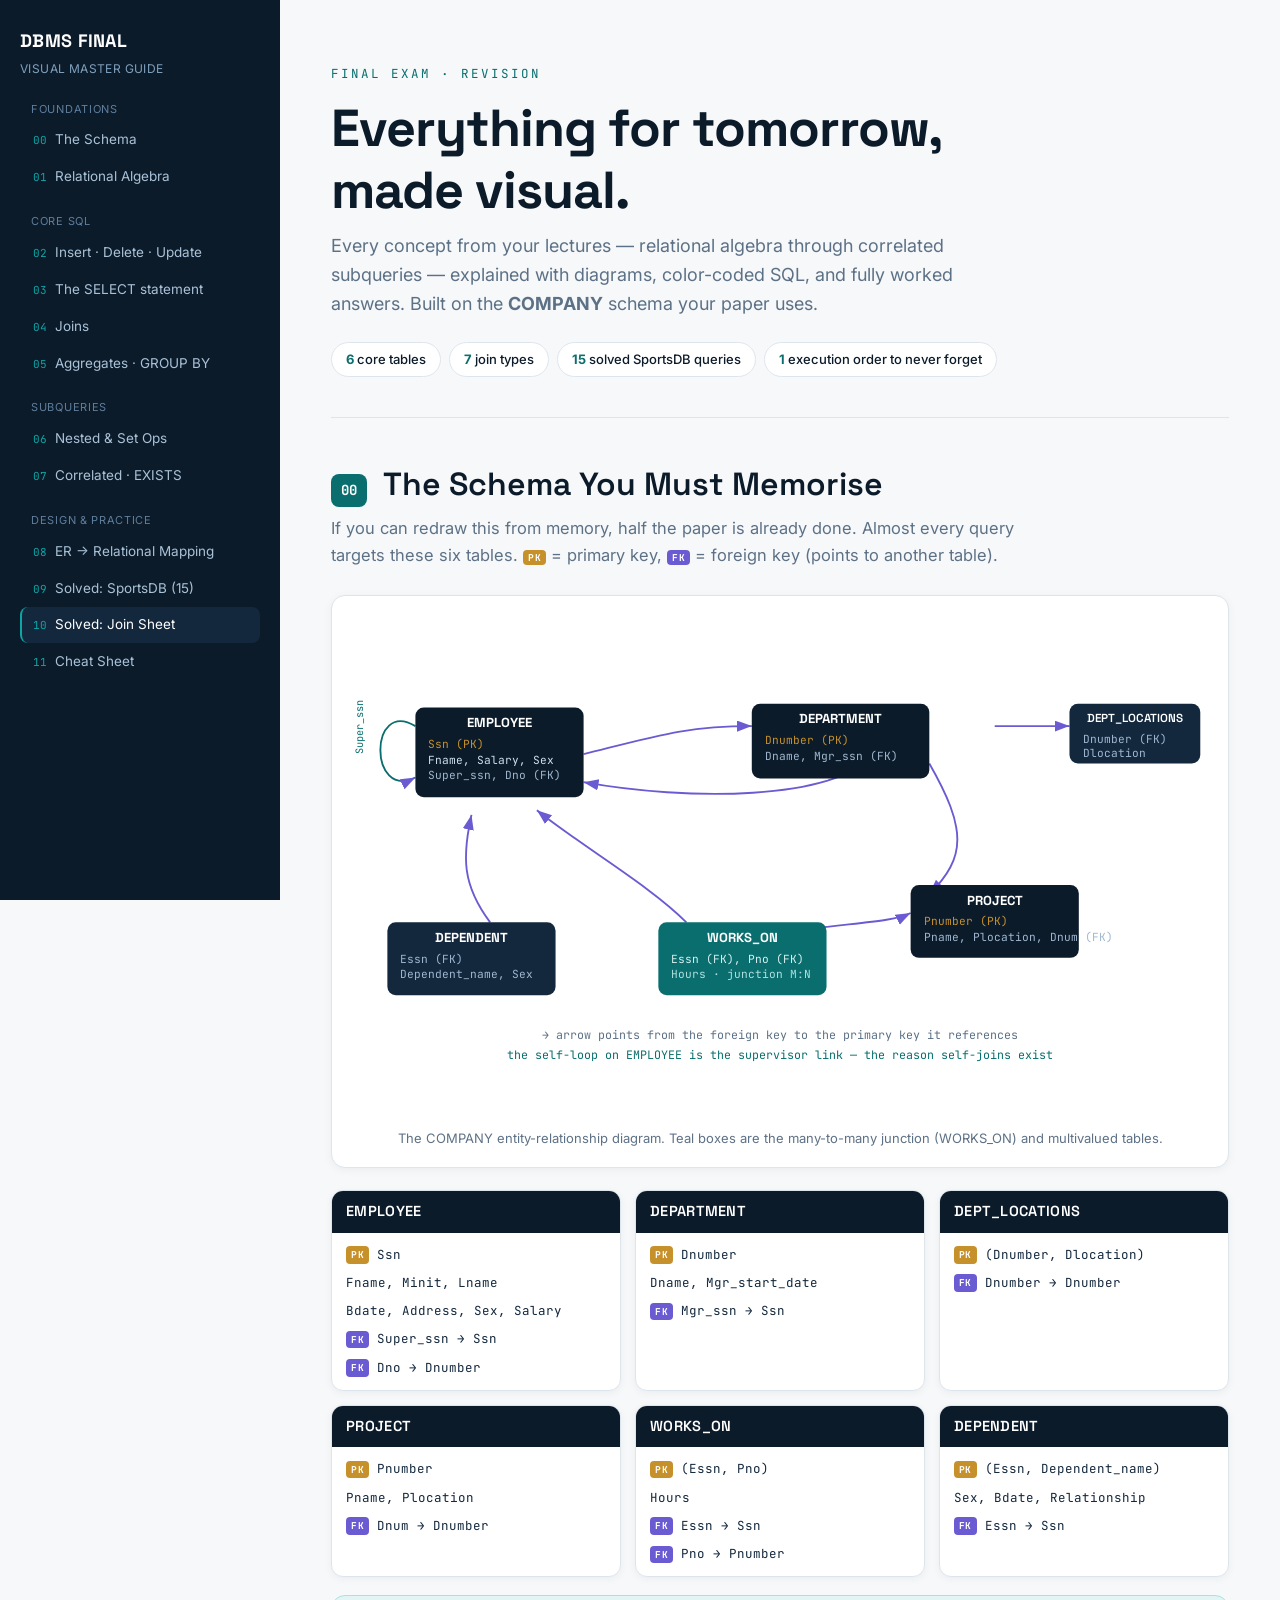
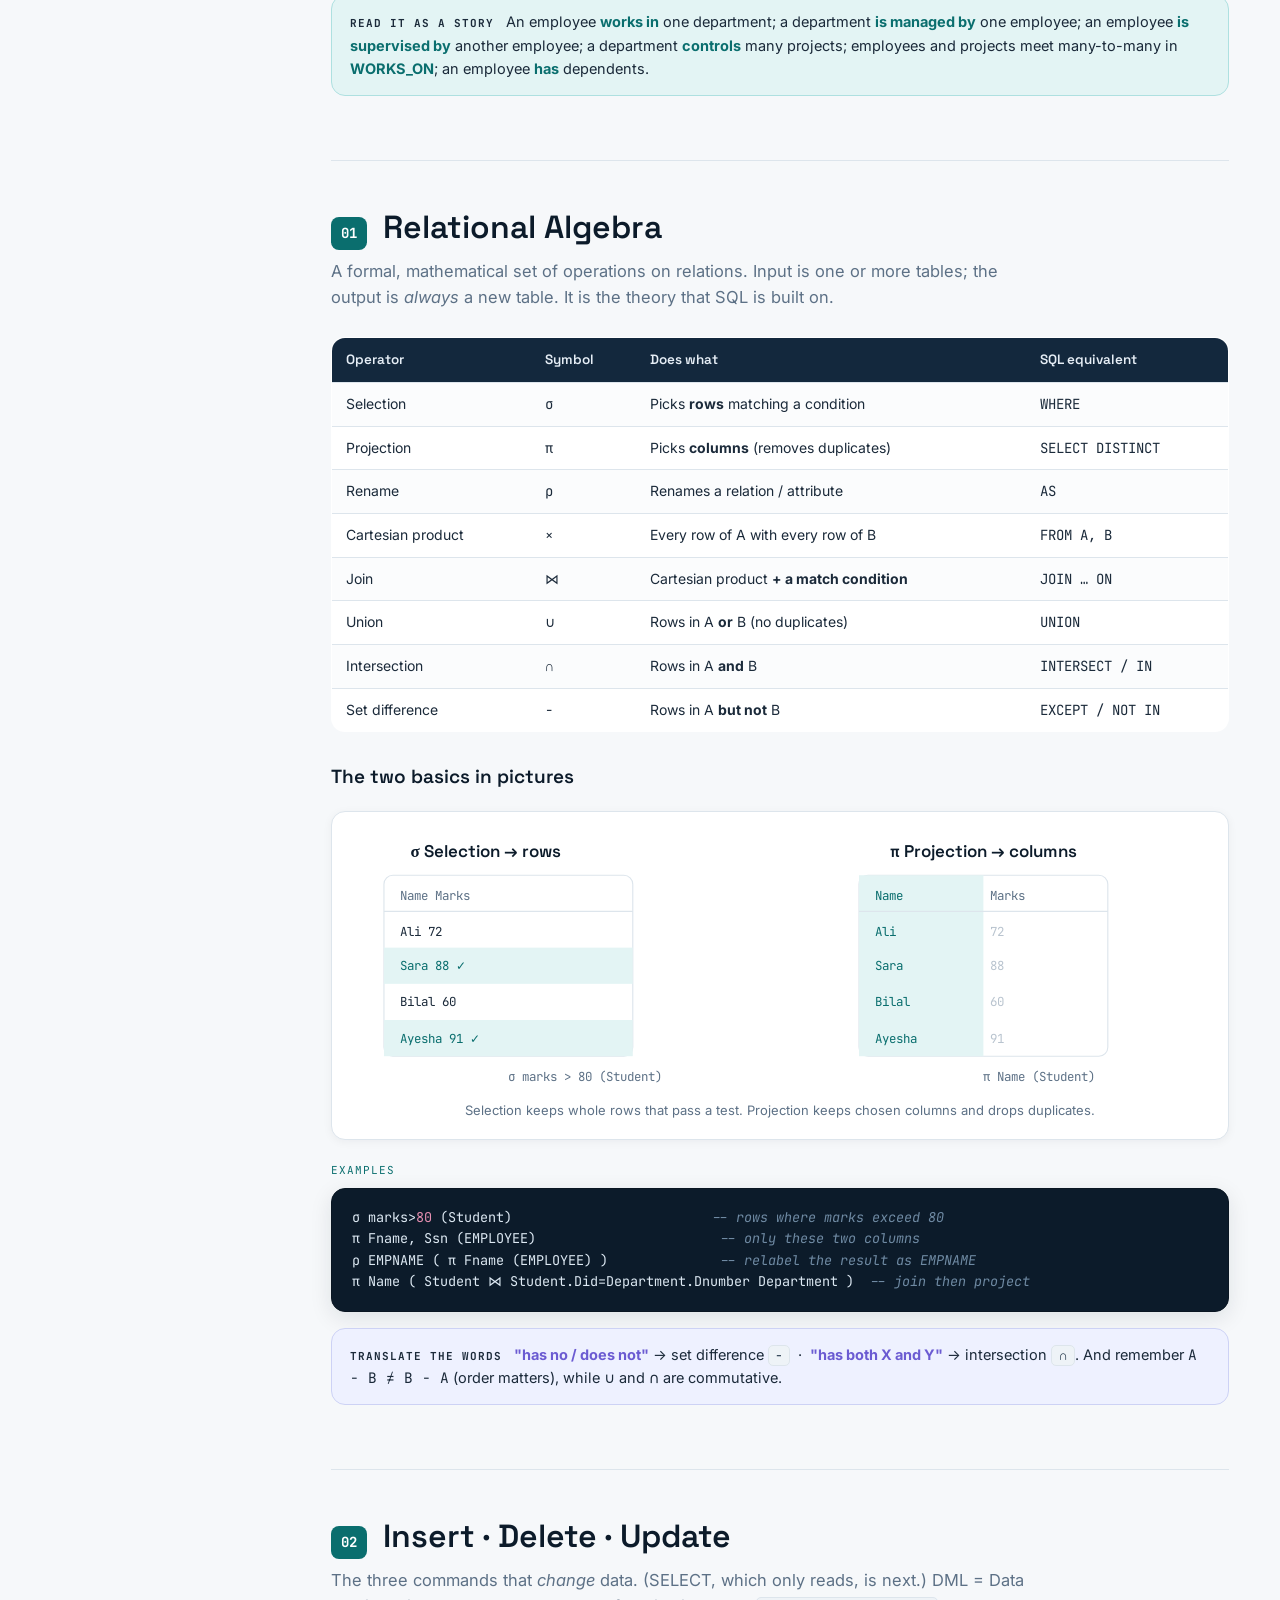
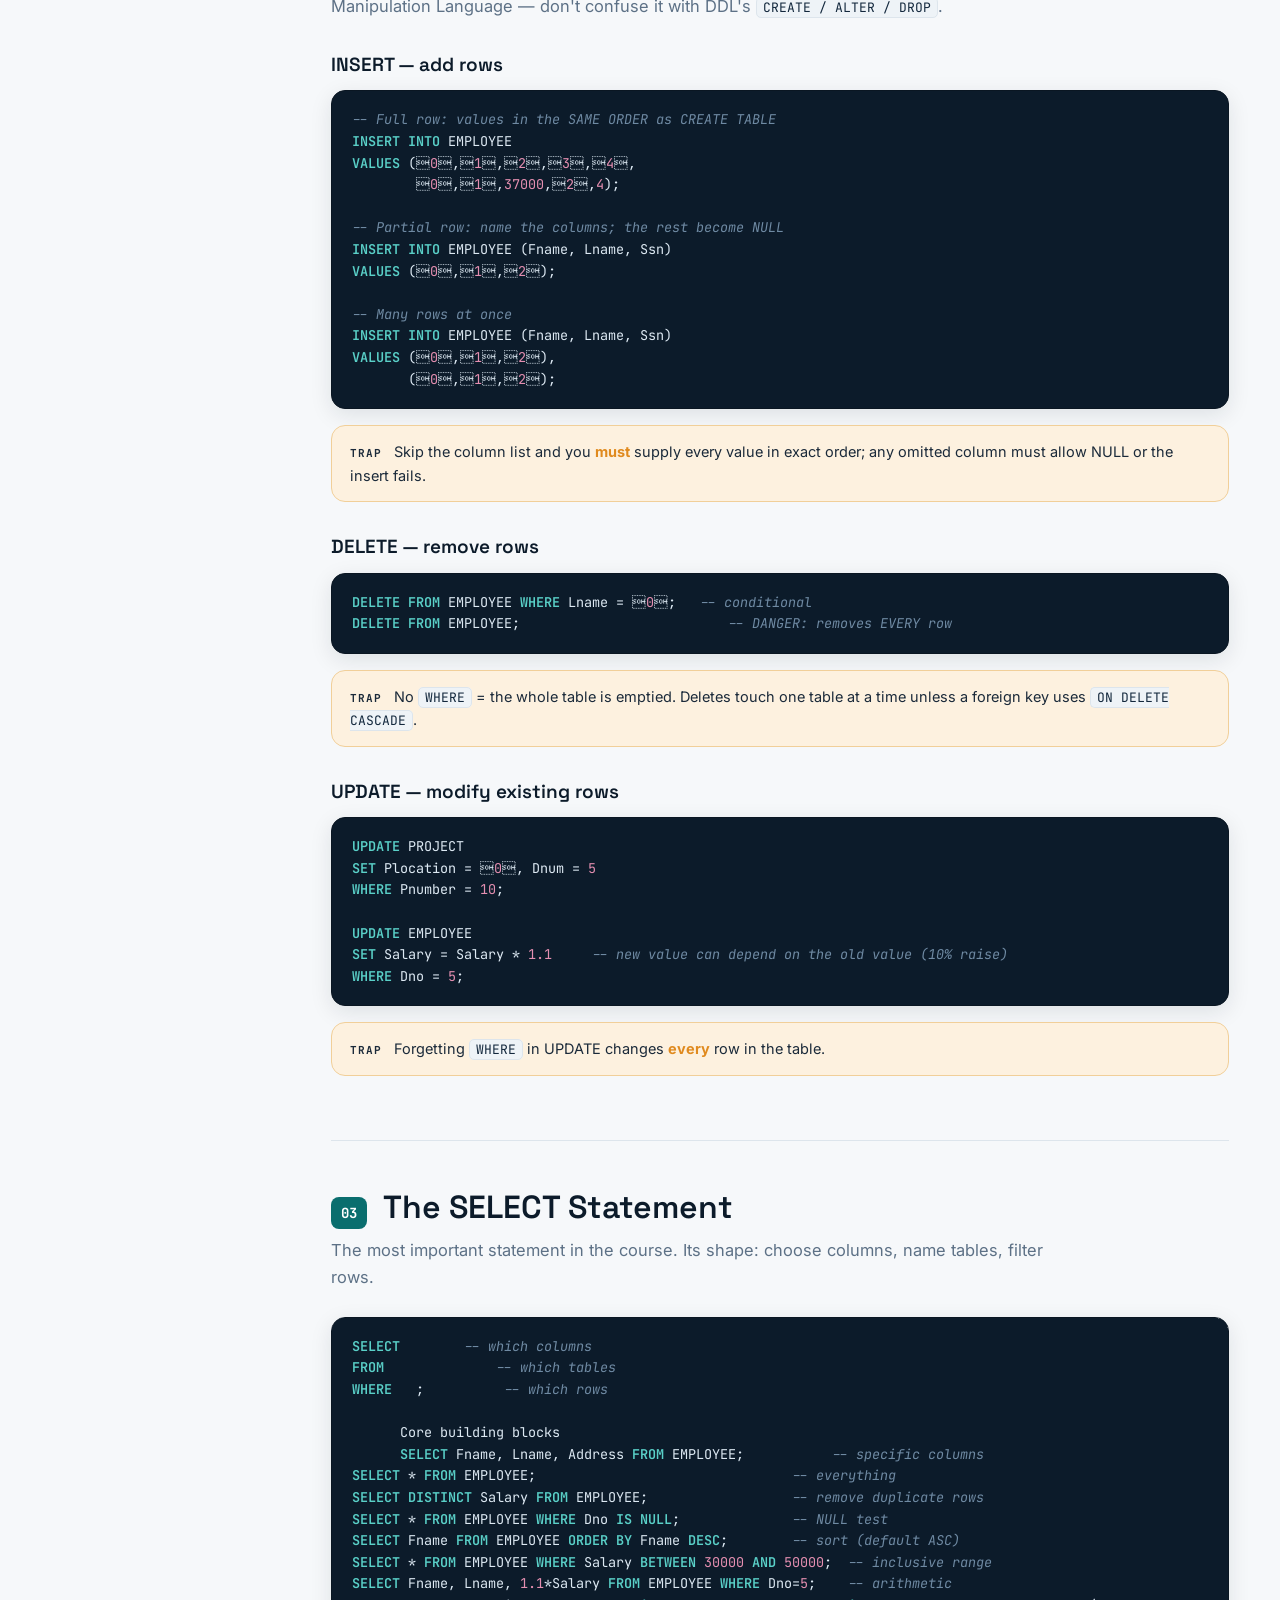
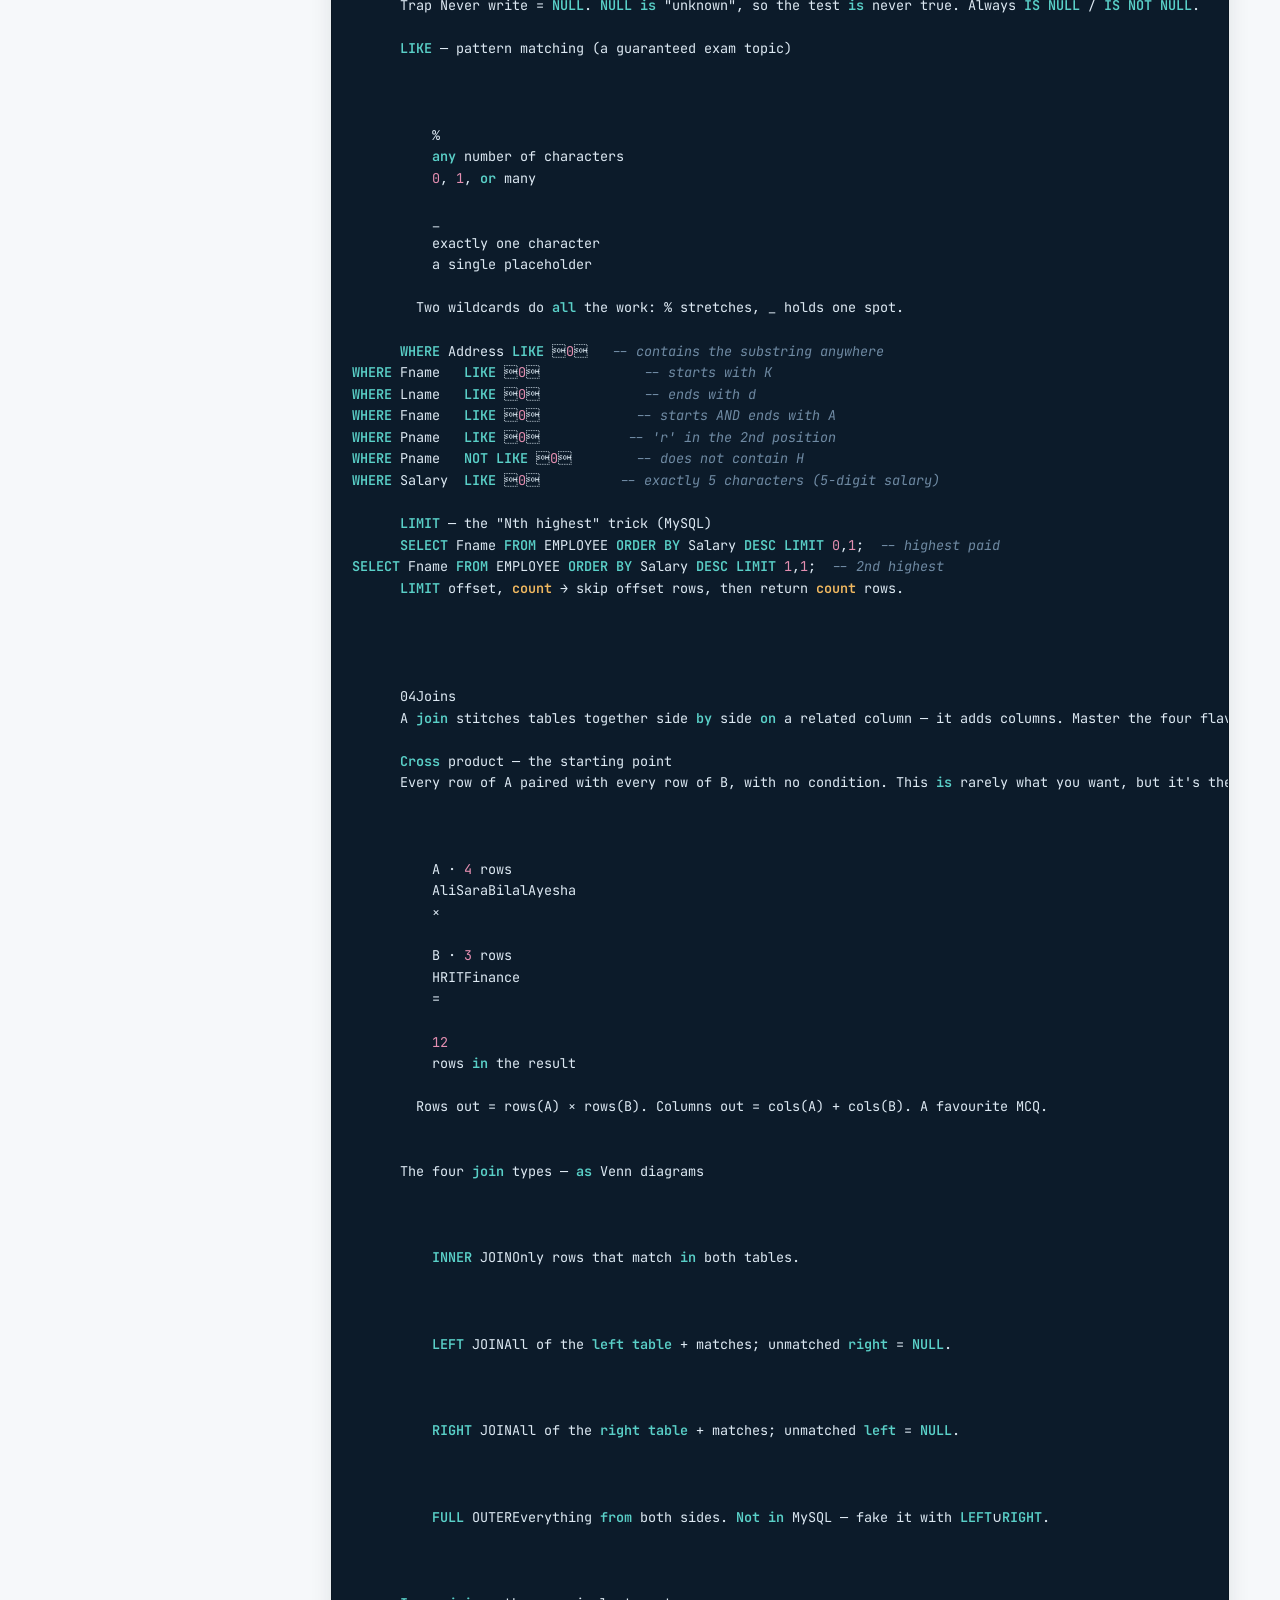
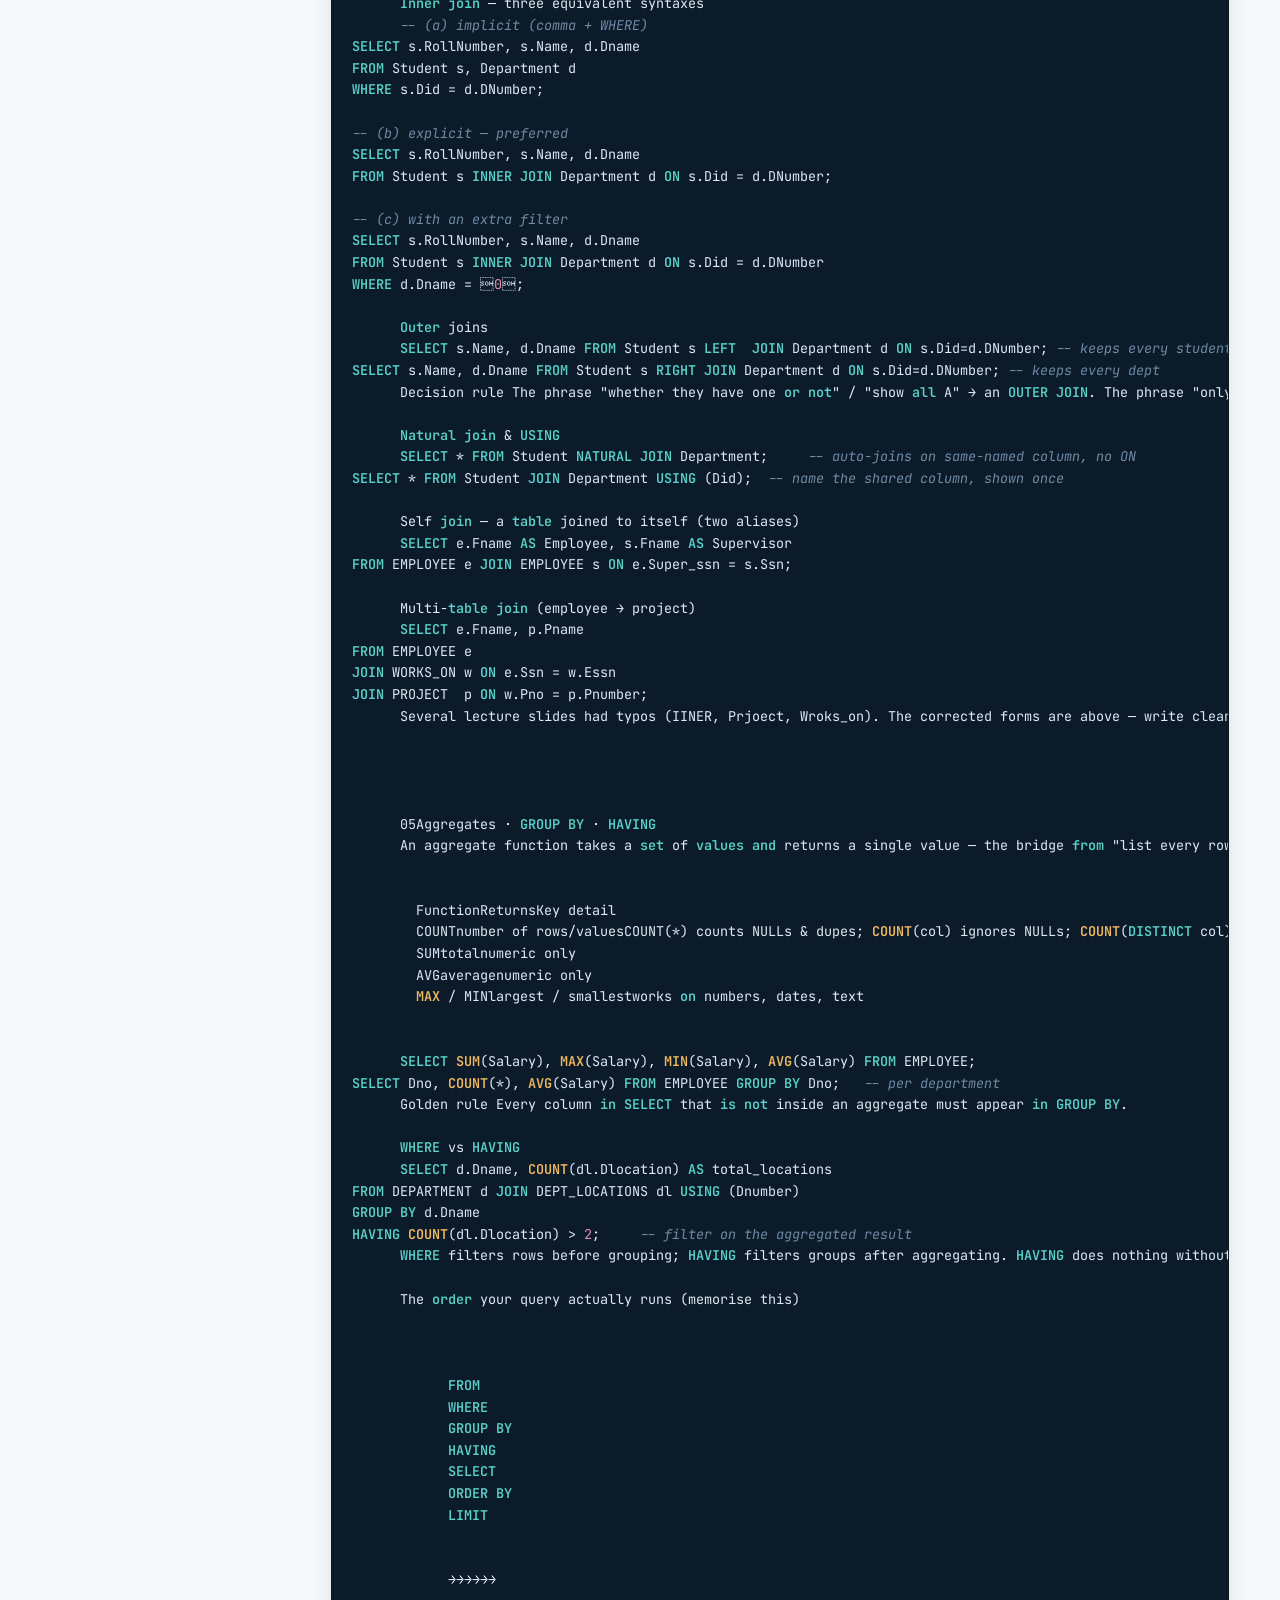
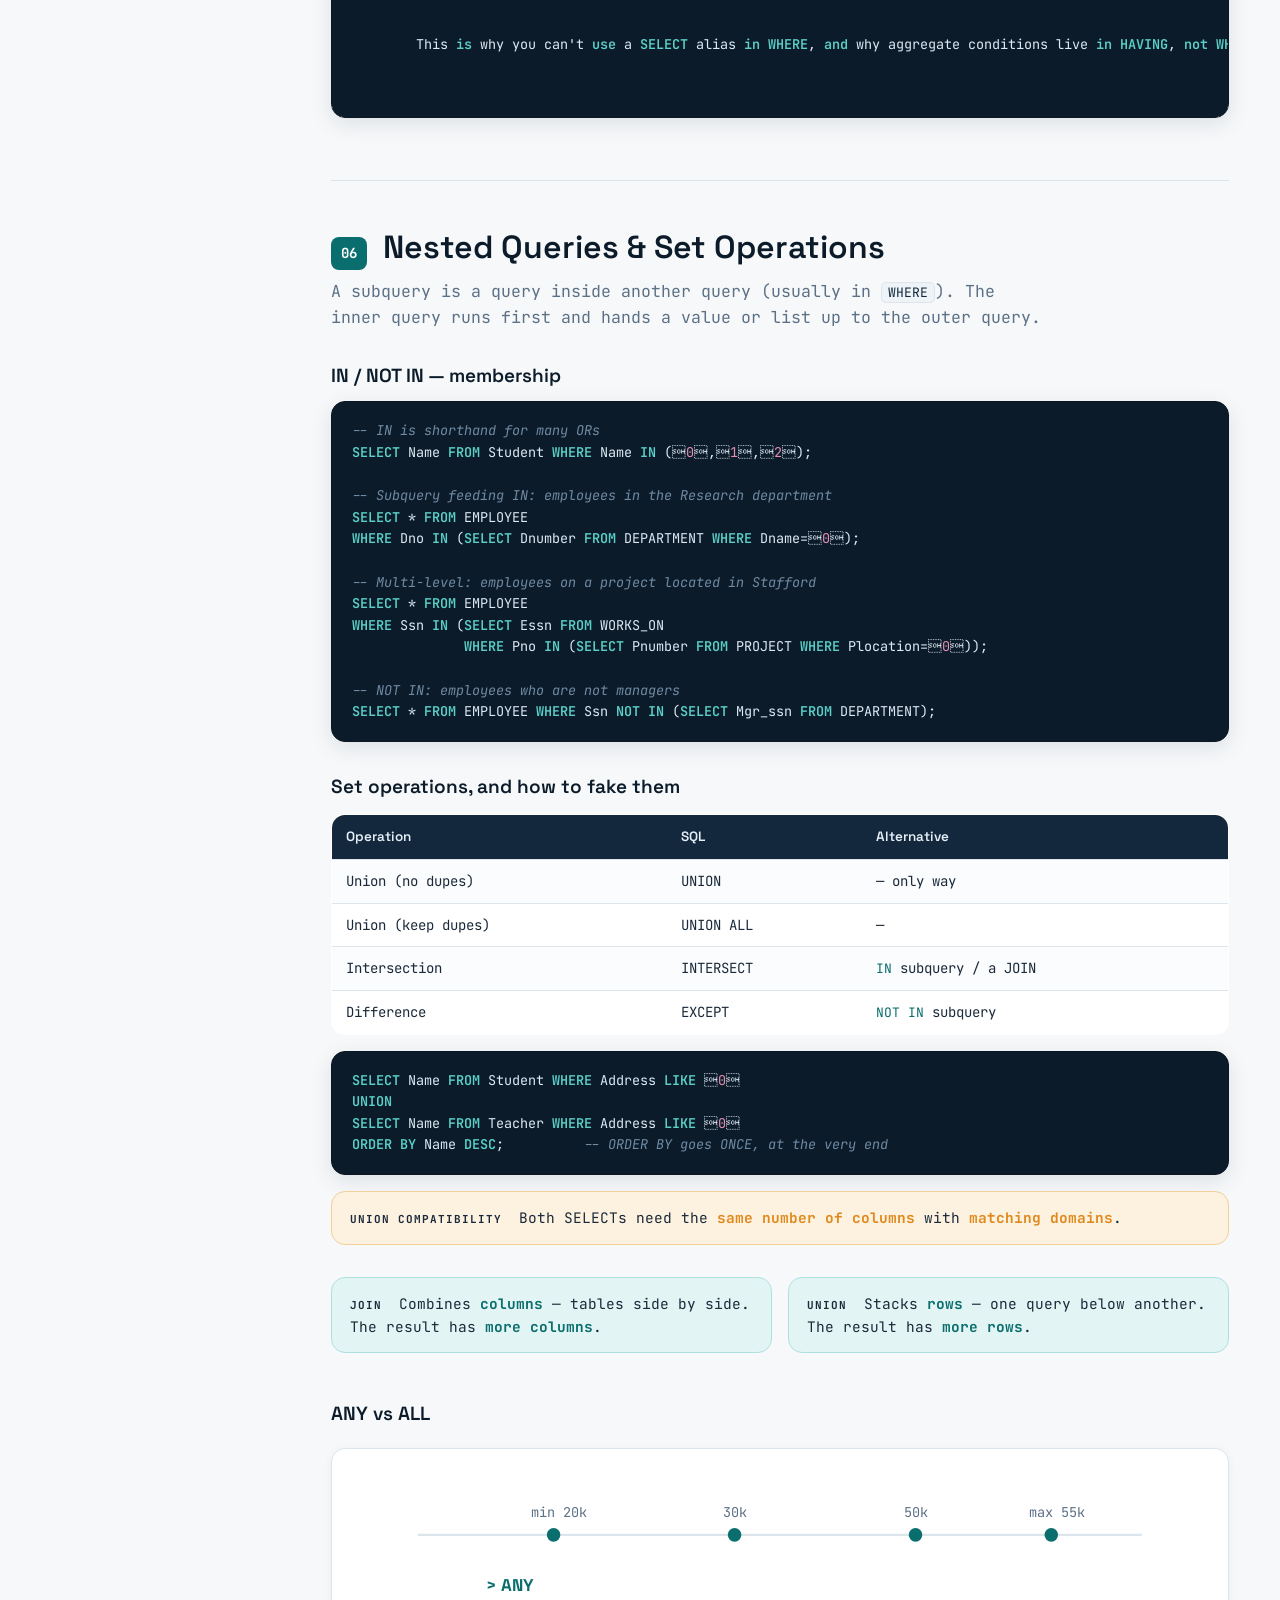
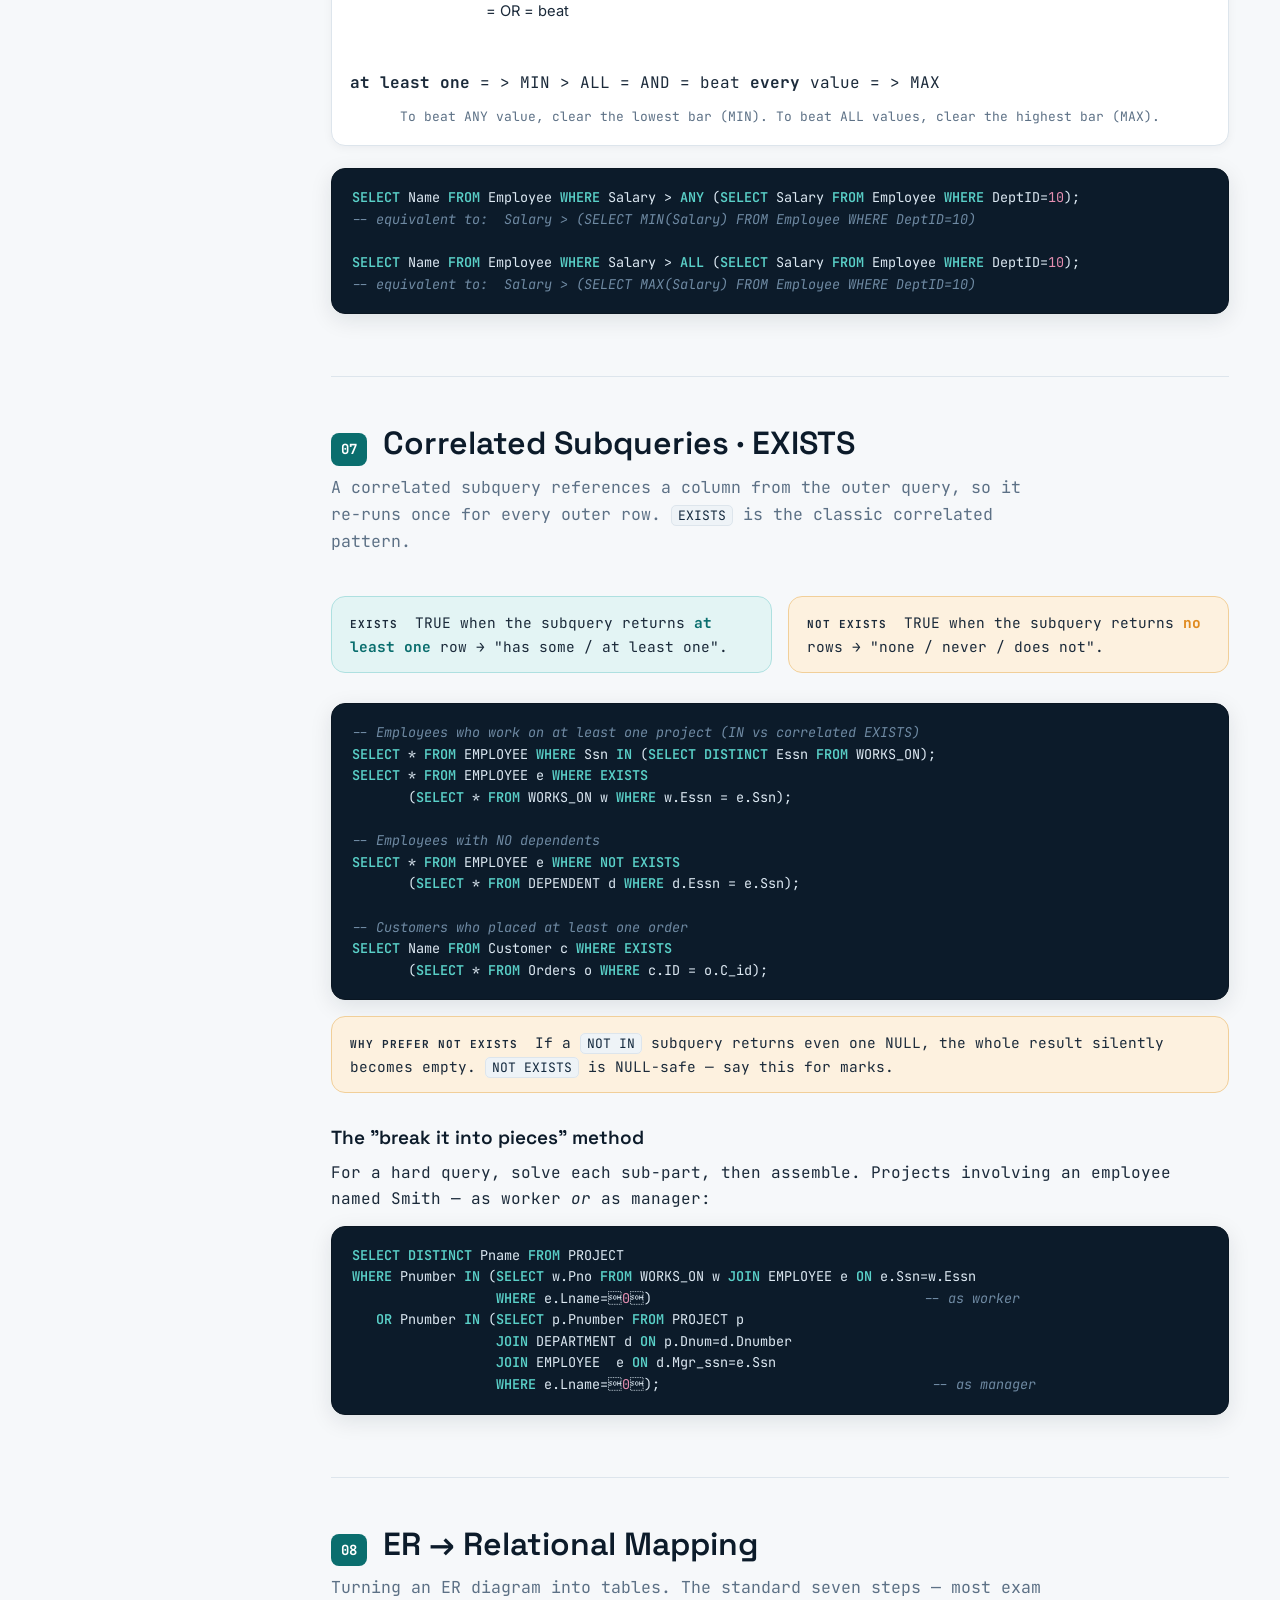
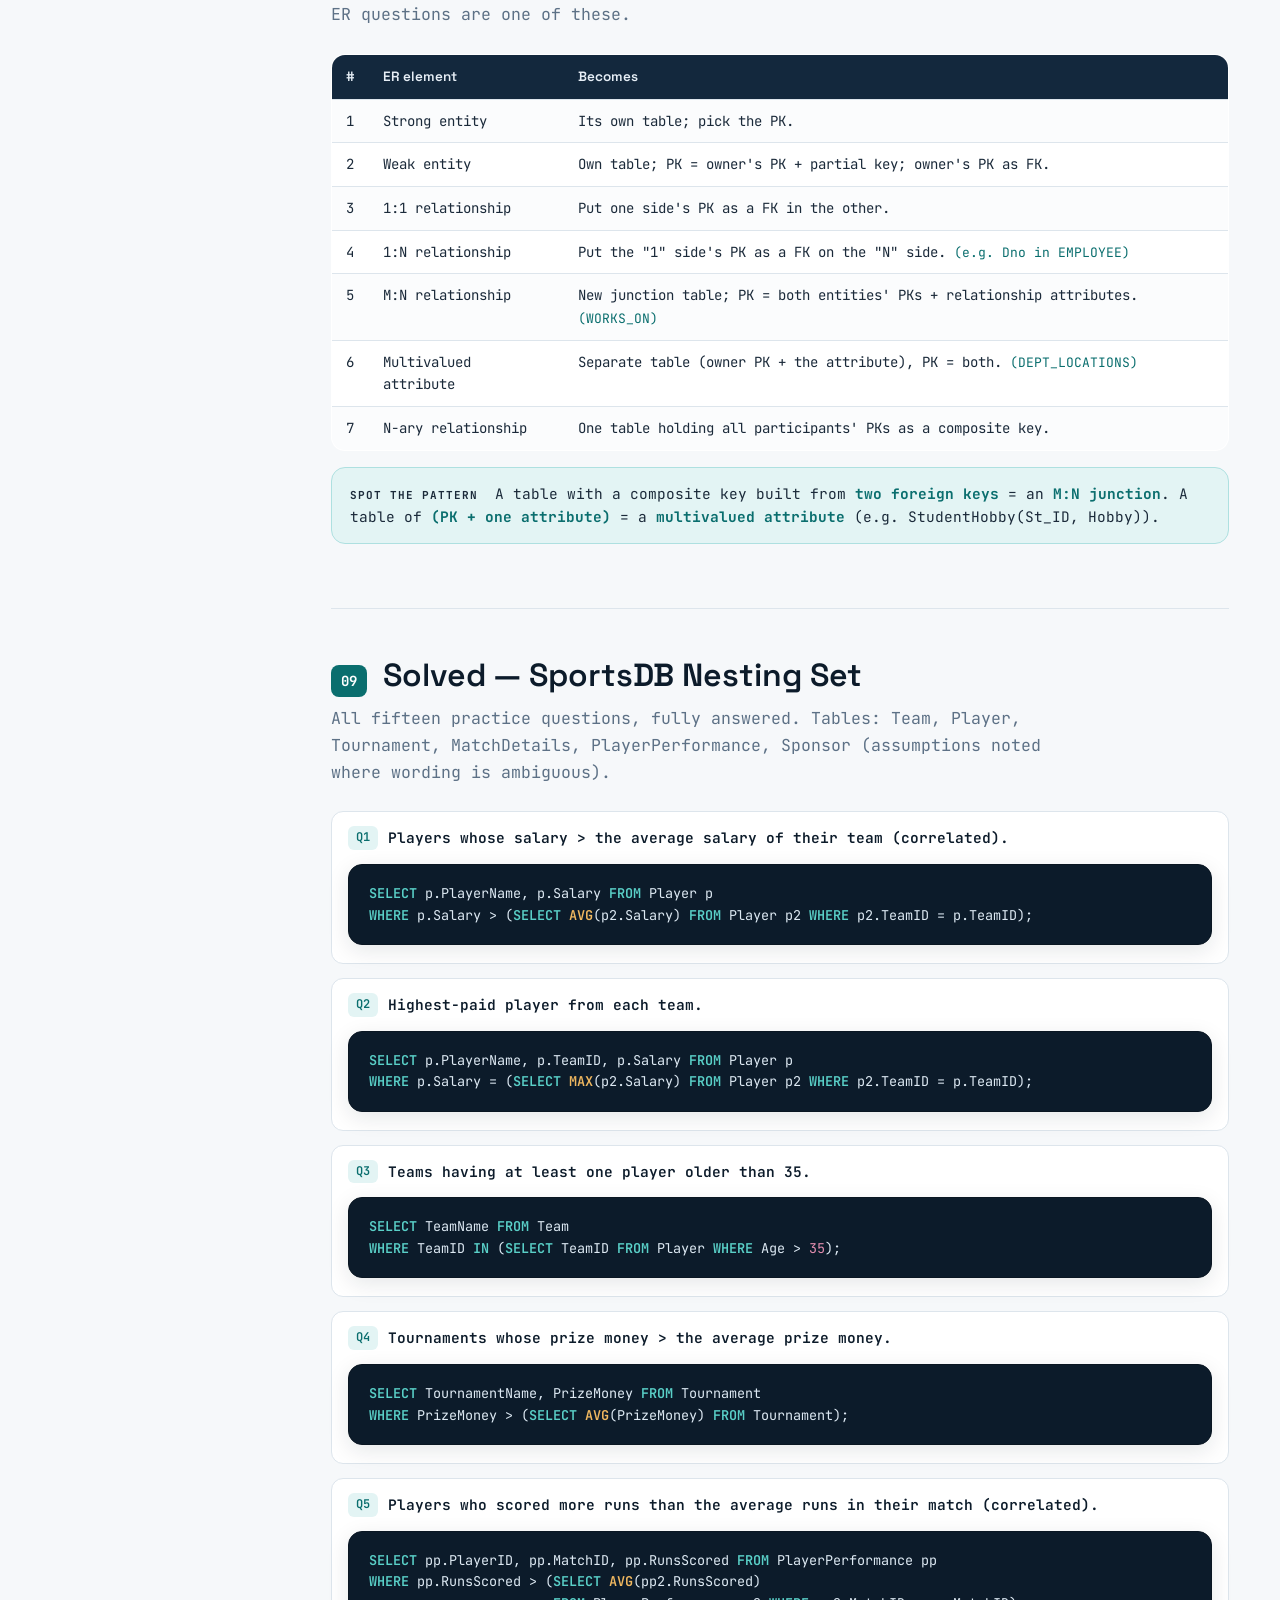
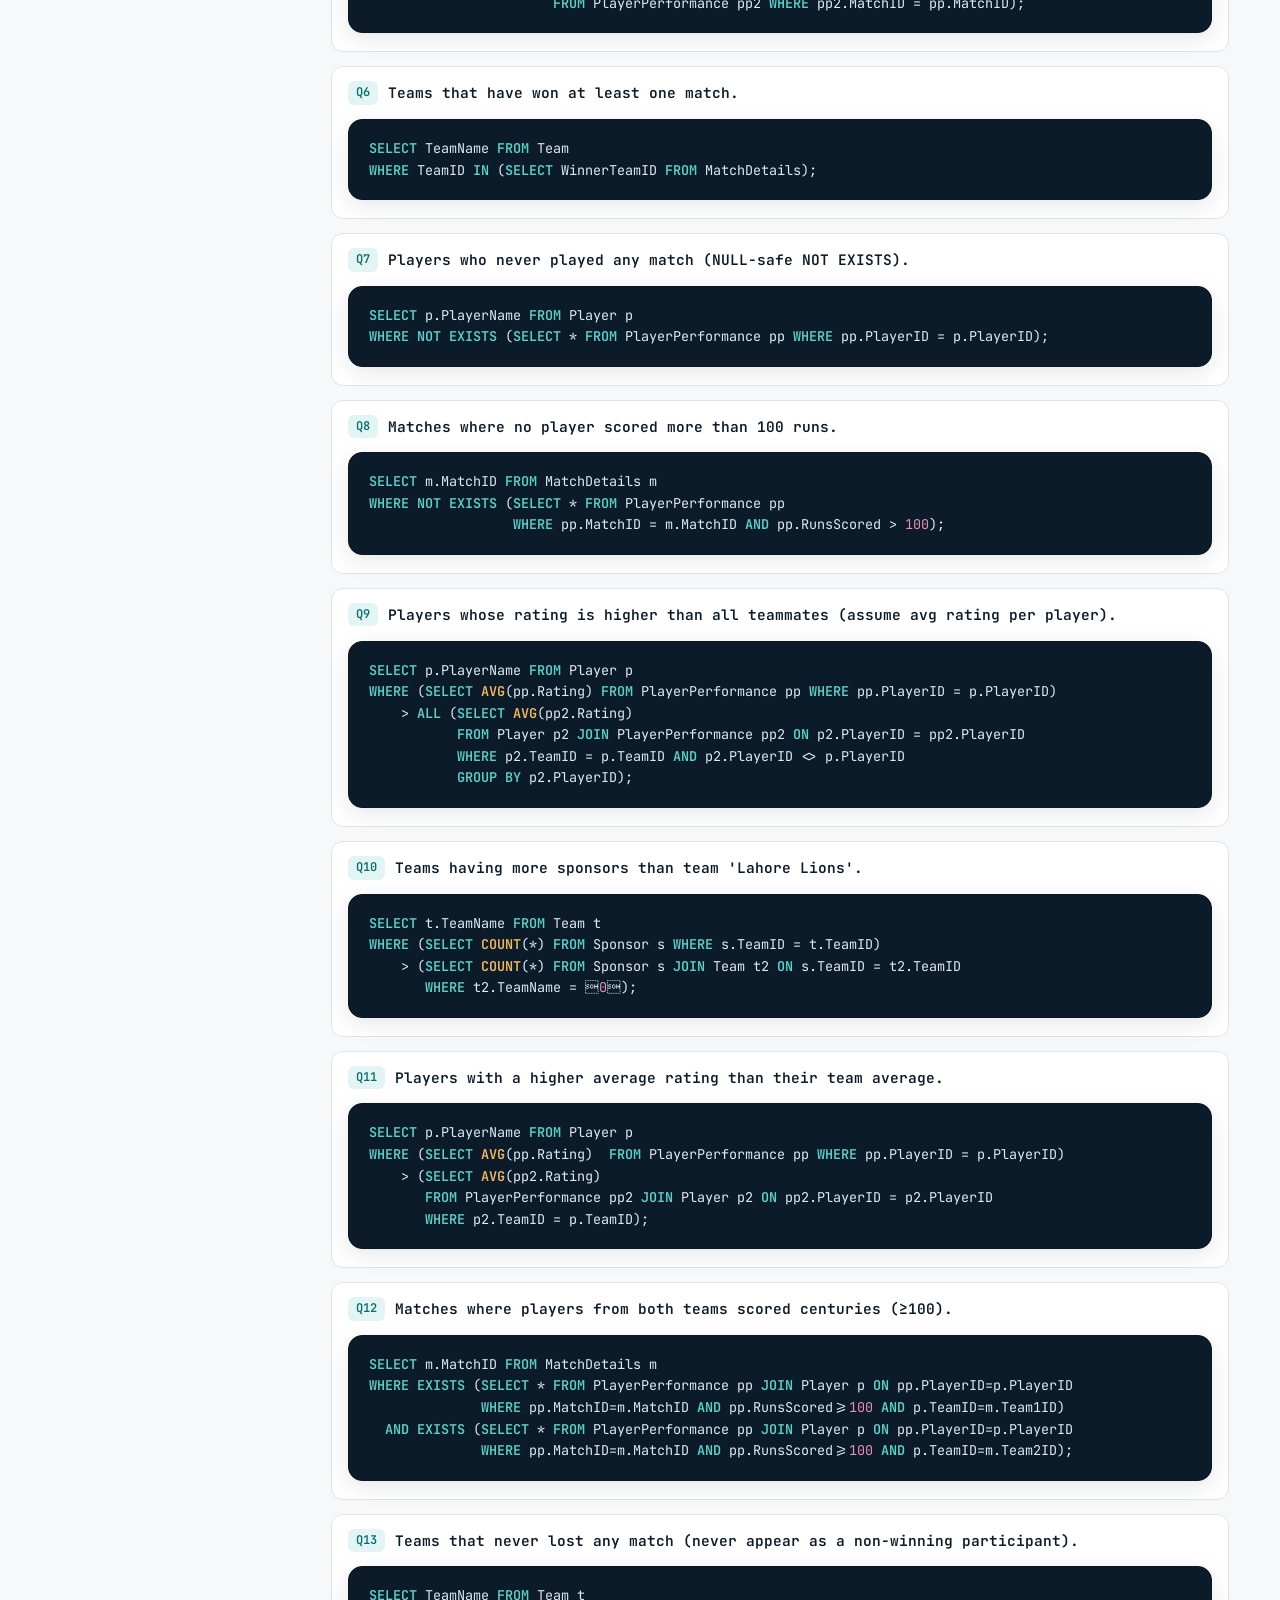
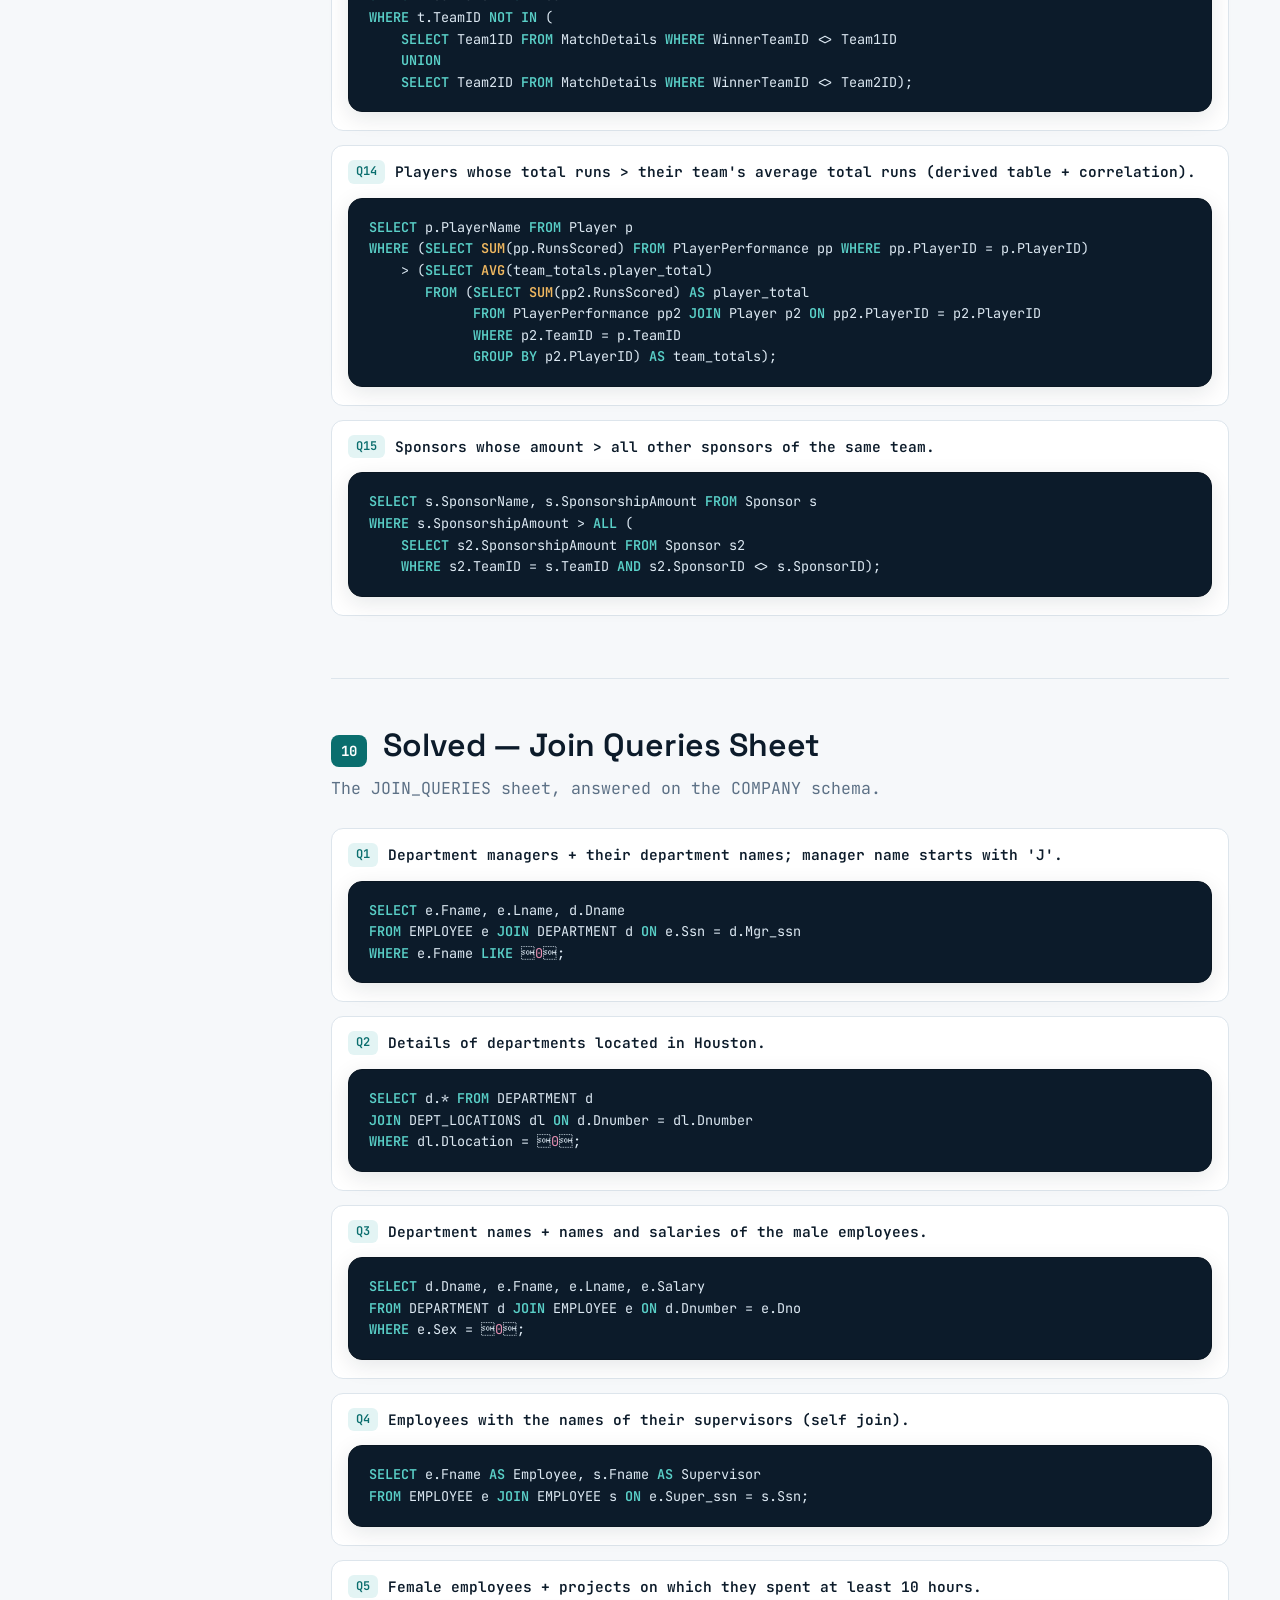
==== index.html @ a51e3ec5 "Add files via upload" ====
<!DOCTYPE html>
<html lang="en">
<head>
<meta charset="UTF-8">
<meta name="viewport" content="width=device-width, initial-scale=1.0">
<title>DBMS Final — Visual Master Guide</title>
<link rel="preconnect" href="https://fonts.googleapis.com">
<link rel="preconnect" href="https://fonts.gstatic.com" crossorigin>
<link href="https://fonts.googleapis.com/css2?family=Space+Grotesk:wght@400;500;600;700&family=Inter:wght@400;500;600&family=JetBrains+Mono:wght@400;500;700&display=swap" rel="stylesheet">
<style>
  :root{
    --ink:#0c1b2a;        /* deep navy */
    --ink-2:#13283d;
    --paper:#f6f8fa;      /* content bg */
    --card:#ffffff;
    --line:#dde5ec;
    --text:#1b2a3a;
    --muted:#5d7186;
    --teal:#0ea5a5;       /* query accent */
    --teal-d:#0a6e6e;
    --teal-soft:#e3f4f4;
    --amber:#e08a1e;      /* trap/warning */
    --amber-soft:#fdf1df;
    --gold:#c6912b;       /* PK */
    --violet:#6b5bd2;     /* FK accent */
    --rad:14px;
    --maxw:1180px;
  }
  *{box-sizing:border-box}
  html{scroll-behavior:smooth}
  body{
    margin:0;background:var(--paper);color:var(--text);
    font-family:'Inter',system-ui,sans-serif;line-height:1.62;font-size:16px;
    -webkit-font-smoothing:antialiased;
  }
  h1,h2,h3,h4{font-family:'Space Grotesk',sans-serif;line-height:1.18;color:var(--ink);font-weight:600}
  code,pre,.mono{font-family:'JetBrains Mono',monospace}
  a{color:var(--teal-d)}

  /* ---------- Layout ---------- */
  .shell{display:grid;grid-template-columns:280px 1fr;margin:0 auto;gap:0}
  .toc{
    position:sticky;top:0;align-self:start;height:100vh;overflow-y:auto;
    background:var(--ink);color:#cfe0ee;padding:26px 20px 60px;
  }
  .toc .brand{font-family:'Space Grotesk';font-weight:700;color:#fff;font-size:18px;letter-spacing:.3px;margin-bottom:4px}
  .toc .sub{font-size:12px;color:#7fa0bd;margin-bottom:22px;letter-spacing:.4px;text-transform:uppercase}
  .toc a{display:block;color:#a9c2d8;text-decoration:none;font-size:13.5px;padding:7px 11px;border-radius:8px;margin:1px 0;border-left:2px solid transparent;transition:.18s}
  .toc a .n{color:var(--teal);font-family:'JetBrains Mono';font-size:11px;margin-right:8px}
  .toc a:hover{background:#13283d;color:#fff}
  .toc a.active{background:#13283d;color:#fff;border-left-color:var(--teal)}
  .toc .grp{font-size:11px;text-transform:uppercase;letter-spacing:.7px;color:#5e7e9c;margin:18px 0 4px 11px}

  main{padding:0 clamp(18px,4vw,56px) 90px;min-width:0}

  /* ---------- Hero ---------- */
  .hero{padding:64px 0 40px;border-bottom:1px solid var(--line)}
  .hero .eyebrow{font-family:'JetBrains Mono';font-size:12.5px;letter-spacing:2px;text-transform:uppercase;color:var(--teal-d)}
  .hero h1{font-size:clamp(34px,5vw,52px);margin:14px 0 10px;font-weight:700;letter-spacing:-1px}
  .hero p{font-size:18px;color:var(--muted);max-width:62ch;margin:0}
  .hero .chips{display:flex;flex-wrap:wrap;gap:8px;margin-top:24px}
  .chip{background:var(--card);border:1px solid var(--line);border-radius:999px;padding:6px 14px;font-size:13px;color:var(--ink);font-weight:500}
  .chip b{color:var(--teal-d)}

  /* ---------- Sections ---------- */
  section{padding:48px 0;border-bottom:1px solid var(--line);scroll-margin-top:14px}
  .sec-head{display:flex;align-items:baseline;gap:16px;margin-bottom:8px}
  .sec-head .num{font-family:'JetBrains Mono';font-size:14px;font-weight:700;color:#fff;background:var(--teal-d);border-radius:8px;padding:5px 10px;flex:none}
  .sec-head h2{font-size:clamp(24px,3.2vw,32px);margin:0}
  .lead{color:var(--muted);font-size:16.5px;max-width:72ch;margin:6px 0 26px}
  h3{font-size:19px;margin:34px 0 10px}
  h4{font-size:15px;margin:20px 0 8px;color:var(--ink-2)}
  p{margin:0 0 14px}
  ul{margin:0 0 16px;padding-left:20px}
  li{margin:5px 0}
  .kbd,.tok{font-family:'JetBrains Mono';background:#eef3f7;border:1px solid var(--line);border-radius:5px;padding:1px 6px;font-size:13px;color:var(--ink-2)}

  /* ---------- Code blocks ---------- */
  pre{background:var(--ink);color:#dde9f3;border-radius:var(--rad);padding:18px 20px;overflow-x:auto;margin:14px 0;font-size:13.5px;line-height:1.6;border:1px solid #0a1622;box-shadow:0 6px 22px rgba(12,27,42,.10)}
  pre code{font-family:'JetBrains Mono';white-space:pre}
  .c-kw{color:#5ad0c8;font-weight:600}
  .c-fn{color:#f0b860;font-weight:600}
  .c-str{color:#9fe08a}
  .c-num{color:#e58fb1}
  .c-com{color:#6f8aa3;font-style:italic}
  .pre-label{font-family:'JetBrains Mono';font-size:11px;letter-spacing:1px;text-transform:uppercase;color:var(--teal-d);margin:18px 0 -6px;display:block}

  /* ---------- Callouts ---------- */
  .trap,.tip,.rule{border-radius:var(--rad);padding:14px 18px;margin:16px 0;font-size:14.5px}
  .trap{background:var(--amber-soft);border:1px solid #f1cf99}
  .trap b{color:var(--amber)}
  .tip{background:var(--teal-soft);border:1px solid #aee0e0}
  .tip b{color:var(--teal-d)}
  .rule{background:#eef1ff;border:1px solid #cdd2f5}
  .rule b{color:var(--violet)}
  .callout-tag{font-family:'JetBrains Mono';font-size:11px;font-weight:700;letter-spacing:1px;text-transform:uppercase;display:inline-block;margin-right:8px}

  /* ---------- Tables ---------- */
  .tbl{width:100%;border-collapse:collapse;margin:16px 0;font-size:14px;background:var(--card);border:1px solid var(--line);border-radius:var(--rad);overflow:hidden}
  .tbl th{background:var(--ink-2);color:#e6eef6;text-align:left;padding:11px 14px;font-family:'Space Grotesk';font-weight:600;font-size:13.5px}
  .tbl td{padding:10px 14px;border-top:1px solid var(--line);vertical-align:top}
  .tbl tr:nth-child(even) td{background:#fbfcfd}
  .tbl td .mono{font-family:'JetBrains Mono';font-size:13px;color:var(--teal-d)}

  /* ---------- Schema / relation cards ---------- */
  .rel-grid{display:grid;grid-template-columns:repeat(auto-fit,minmax(220px,1fr));gap:14px;margin:18px 0}
  .rel{background:var(--card);border:1px solid var(--line);border-radius:12px;overflow:hidden;box-shadow:0 2px 8px rgba(12,27,42,.05)}
  .rel .rh{background:var(--ink);color:#fff;font-family:'Space Grotesk';font-weight:600;padding:9px 14px;font-size:14.5px;letter-spacing:.3px}
  .rel ul{list-style:none;margin:0;padding:8px 0}
  .rel li{display:flex;align-items:center;gap:8px;padding:4px 14px;font-family:'JetBrains Mono';font-size:12.5px;color:var(--ink-2);margin:0}
  .badge{font-family:'JetBrains Mono';font-size:9.5px;font-weight:700;letter-spacing:.5px;border-radius:4px;padding:1px 5px;color:#fff;flex:none}
  .pk{background:var(--gold)}
  .fk{background:var(--violet)}

  /* SVG figure wrapper */
  figure{margin:22px 0;background:var(--card);border:1px solid var(--line);border-radius:var(--rad);padding:18px;box-shadow:0 2px 10px rgba(12,27,42,.05)}
  figure svg{width:100%;height:auto;display:block}
  figcaption{font-size:13px;color:var(--muted);margin-top:10px;text-align:center}
  .svg-l{font-family:'JetBrains Mono';font-size:11px}
  .grid2{display:grid;grid-template-columns:1fr 1fr;gap:16px}
  @media(max-width:760px){.grid2{grid-template-columns:1fr}}

  .venn-grid{display:grid;grid-template-columns:repeat(auto-fit,minmax(180px,1fr));gap:14px;margin:18px 0}
  .venn{background:var(--card);border:1px solid var(--line);border-radius:12px;padding:14px;text-align:center}
  .venn h4{margin:0 0 4px;color:var(--ink)}
  .venn p{font-size:12.5px;color:var(--muted);margin:6px 0 0}

  .q{counter-increment:q;background:var(--card);border:1px solid var(--line);border-radius:12px;padding:14px 16px 4px;margin:14px 0}
  .q .qt{font-weight:600;color:var(--ink);font-size:14.5px;display:flex;gap:10px;margin-bottom:2px}
  .q .qt::before{content:"Q" counter(q);font-family:'JetBrains Mono';font-size:12px;background:var(--teal-soft);color:var(--teal-d);border-radius:6px;padding:2px 8px;flex:none;height:fit-content}
  .qwrap{counter-reset:q}

  .toptag{font-family:'JetBrains Mono';font-size:11px;color:var(--muted)}
  .footer{padding:40px 0 10px;color:var(--muted);font-size:13.5px}
  .backtop{position:fixed;right:18px;bottom:18px;background:var(--teal-d);color:#fff;border:none;border-radius:50%;width:46px;height:46px;font-size:18px;cursor:pointer;box-shadow:0 6px 18px rgba(10,110,110,.4);opacity:0;pointer-events:none;transition:.25s;z-index:50}
  .backtop.show{opacity:1;pointer-events:auto}

  /* mobile nav */
  .menu-btn{display:none}
  @media(max-width:900px){
    .shell{grid-template-columns:1fr}
    .toc{position:fixed;z-index:60;width:84%;max-width:320px;left:0;top:0;transform:translateX(-100%);transition:transform .3s;height:100vh}
    .toc.open{transform:none}
    .menu-btn{display:flex;align-items:center;gap:8px;position:fixed;top:12px;left:12px;z-index:70;background:var(--ink);color:#fff;border:none;border-radius:10px;padding:9px 13px;font-family:'Space Grotesk';font-weight:600;cursor:pointer;box-shadow:0 4px 14px rgba(12,27,42,.3)}
    main{padding-top:8px}
    .hero{padding-top:60px}
    .scrim{position:fixed;inset:0;background:rgba(12,27,42,.45);z-index:55;opacity:0;pointer-events:none;transition:.3s}
    .scrim.open{opacity:1;pointer-events:auto}
  }
  @media(prefers-reduced-motion:reduce){*{animation:none!important;transition:none!important;scroll-behavior:auto!important}}
  :focus-visible{outline:3px solid var(--teal);outline-offset:2px;border-radius:4px}
</style>
</head>
<body>

<button class="menu-btn" id="menuBtn" aria-label="Open contents">☰ Contents</button>
<div class="scrim" id="scrim"></div>

<div class="shell">
  <!-- ============ TOC ============ -->
  <nav class="toc" id="toc" aria-label="Table of contents">
    <div class="brand">DBMS&nbsp;FINAL</div>
    <div class="sub">Visual Master Guide</div>
    <div class="grp">Foundations</div>
    <a href="#schema"><span class="n">00</span>The Schema</a>
    <a href="#ra"><span class="n">01</span>Relational Algebra</a>
    <div class="grp">Core SQL</div>
    <a href="#dml1"><span class="n">02</span>Insert · Delete · Update</a>
    <a href="#select"><span class="n">03</span>The SELECT statement</a>
    <a href="#joins"><span class="n">04</span>Joins</a>
    <a href="#agg"><span class="n">05</span>Aggregates · GROUP BY</a>
    <div class="grp">Subqueries</div>
    <a href="#nested"><span class="n">06</span>Nested &amp; Set Ops</a>
    <a href="#corr"><span class="n">07</span>Correlated · EXISTS</a>
    <div class="grp">Design &amp; Practice</div>
    <a href="#er"><span class="n">08</span>ER → Relational Mapping</a>
    <a href="#sports"><span class="n">09</span>Solved: SportsDB (15)</a>
    <a href="#joinq"><span class="n">10</span>Solved: Join Sheet</a>
    <a href="#cheat"><span class="n">11</span>Cheat Sheet</a>
  </nav>

  <main>
    <!-- ============ HERO ============ -->
    <header class="hero">
      <div class="eyebrow">Final exam · revision</div>
      <h1>Everything for tomorrow,<br>made visual.</h1>
      <p>Every concept from your lectures — relational algebra through correlated subqueries — explained with diagrams, color-coded SQL, and fully worked answers. Built on the <b>COMPANY</b> schema your paper uses.</p>
      <div class="chips">
        <span class="chip"><b>6</b> core tables</span>
        <span class="chip"><b>7</b> join types</span>
        <span class="chip"><b>15</b> solved SportsDB queries</span>
        <span class="chip"><b>1</b> execution order to never forget</span>
      </div>
    </header>

    <!-- ============ 00 SCHEMA ============ -->
    <section id="schema">
      <div class="sec-head"><span class="num">00</span><h2>The Schema You Must Memorise</h2></div>
      <p class="lead">If you can redraw this from memory, half the paper is already done. Almost every query targets these six tables. <span class="badge pk">PK</span> = primary key, <span class="badge fk">FK</span> = foreign key (points to another table).</p>

      <figure>
        <svg viewBox="0 0 920 540" role="img" aria-label="Entity relationship diagram of the COMPANY schema">
          <defs>
            <marker id="arrow" markerWidth="10" markerHeight="10" refX="8" refY="3" orient="auto">
              <path d="M0,0 L8,3 L0,6 Z" fill="#6b5bd2"/>
            </marker>
          </defs>
          <!-- connector lines (FK -> referenced) -->
          <g stroke="#6b5bd2" stroke-width="2" fill="none" marker-end="url(#arrow)">
            <path d="M250,150 C330,130 360,120 430,120"/>            <!-- EMP.Dno -> DEPT -->
            <path d="M560,150 C520,200 360,200 250,180"/>            <!-- DEPT.Mgr -> EMP -->
            <path d="M690,120 L770,120"/>                            <!-- DEPT_LOC -> DEPT (drawn reversed visually) -->
            <path d="M620,160 C660,230 660,260 620,300"/>           <!-- PROJECT.Dnum -> DEPT -->
            <path d="M360,330 C320,290 250,250 200,210"/>           <!-- WORKS_ON -> EMP -->
            <path d="M470,340 C540,330 580,330 600,320"/>           <!-- WORKS_ON -> PROJECT -->
            <path d="M150,330 C120,290 120,260 130,215"/>           <!-- DEPENDENT -> EMP -->
          </g>
          <!-- self loop on EMPLOYEE (Super_ssn) -->
          <path d="M70,120 C20,90 20,200 70,175" stroke="#0a6e6e" stroke-width="2" fill="none" marker-end="url(#arrow)"/>
          <text x="14" y="150" class="svg-l" fill="#0a6e6e" transform="rotate(-90 14 150)">Super_ssn</text>

          <!-- boxes -->
          <g font-family="JetBrains Mono" font-size="12">
            <!-- EMPLOYEE -->
            <rect x="70" y="100" width="180" height="96" rx="9" fill="#0c1b2a"/>
            <text x="160" y="121" fill="#fff" text-anchor="middle" font-family="Space Grotesk" font-weight="700" font-size="14">EMPLOYEE</text>
            <text x="84" y="143" fill="#c6912b">Ssn (PK)</text>
            <text x="84" y="160" fill="#cfe0ee">Fname, Salary, Sex</text>
            <text x="84" y="177" fill="#9fb8d0">Super_ssn, Dno (FK)</text>

            <!-- DEPARTMENT -->
            <rect x="430" y="96" width="190" height="80" rx="9" fill="#0c1b2a"/>
            <text x="525" y="117" fill="#fff" text-anchor="middle" font-family="Space Grotesk" font-weight="700" font-size="14">DEPARTMENT</text>
            <text x="444" y="139" fill="#c6912b">Dnumber (PK)</text>
            <text x="444" y="156" fill="#9fb8d0">Dname, Mgr_ssn (FK)</text>

            <!-- DEPT_LOCATIONS -->
            <rect x="770" y="96" width="140" height="64" rx="9" fill="#13283d"/>
            <text x="840" y="116" fill="#fff" text-anchor="middle" font-family="Space Grotesk" font-weight="600" font-size="12.5">DEPT_LOCATIONS</text>
            <text x="784" y="138" fill="#9fb8d0">Dnumber (FK)</text>
            <text x="784" y="153" fill="#9fb8d0">Dlocation</text>

            <!-- PROJECT -->
            <rect x="600" y="290" width="180" height="78" rx="9" fill="#0c1b2a"/>
            <text x="690" y="311" fill="#fff" text-anchor="middle" font-family="Space Grotesk" font-weight="700" font-size="14">PROJECT</text>
            <text x="614" y="333" fill="#c6912b">Pnumber (PK)</text>
            <text x="614" y="350" fill="#9fb8d0">Pname, Plocation, Dnum (FK)</text>

            <!-- WORKS_ON -->
            <rect x="330" y="330" width="180" height="78" rx="9" fill="#0a6e6e"/>
            <text x="420" y="351" fill="#fff" text-anchor="middle" font-family="Space Grotesk" font-weight="700" font-size="14">WORKS_ON</text>
            <text x="344" y="373" fill="#d7f1f1">Essn (FK), Pno (FK)</text>
            <text x="344" y="390" fill="#aee0e0">Hours · junction M:N</text>

            <!-- DEPENDENT -->
            <rect x="40" y="330" width="180" height="78" rx="9" fill="#13283d"/>
            <text x="130" y="351" fill="#fff" text-anchor="middle" font-family="Space Grotesk" font-weight="700" font-size="14">DEPENDENT</text>
            <text x="54" y="373" fill="#9fb8d0">Essn (FK)</text>
            <text x="54" y="390" fill="#9fb8d0">Dependent_name, Sex</text>
          </g>
          <text x="460" y="455" text-anchor="middle" fill="#5d7186" font-size="12.5" font-family="JetBrains Mono">→ arrow points from the foreign key to the primary key it references</text>
          <text x="460" y="476" text-anchor="middle" fill="#0a6e6e" font-size="12.5" font-family="JetBrains Mono">the self-loop on EMPLOYEE is the supervisor link — the reason self-joins exist</text>
        </svg>
        <figcaption>The COMPANY entity-relationship diagram. Teal boxes are the many-to-many junction (WORKS_ON) and multivalued tables.</figcaption>
      </figure>

      <div class="rel-grid">
        <div class="rel"><div class="rh">EMPLOYEE</div><ul>
          <li><span class="badge pk">PK</span>Ssn</li><li>Fname, Minit, Lname</li><li>Bdate, Address, Sex, Salary</li>
          <li><span class="badge fk">FK</span>Super_ssn → Ssn</li><li><span class="badge fk">FK</span>Dno → Dnumber</li></ul></div>
        <div class="rel"><div class="rh">DEPARTMENT</div><ul>
          <li><span class="badge pk">PK</span>Dnumber</li><li>Dname, Mgr_start_date</li><li><span class="badge fk">FK</span>Mgr_ssn → Ssn</li></ul></div>
        <div class="rel"><div class="rh">DEPT_LOCATIONS</div><ul>
          <li><span class="badge pk">PK</span>(Dnumber, Dlocation)</li><li><span class="badge fk">FK</span>Dnumber → Dnumber</li></ul></div>
        <div class="rel"><div class="rh">PROJECT</div><ul>
          <li><span class="badge pk">PK</span>Pnumber</li><li>Pname, Plocation</li><li><span class="badge fk">FK</span>Dnum → Dnumber</li></ul></div>
        <div class="rel"><div class="rh">WORKS_ON</div><ul>
          <li><span class="badge pk">PK</span>(Essn, Pno)</li><li>Hours</li><li><span class="badge fk">FK</span>Essn → Ssn</li><li><span class="badge fk">FK</span>Pno → Pnumber</li></ul></div>
        <div class="rel"><div class="rh">DEPENDENT</div><ul>
          <li><span class="badge pk">PK</span>(Essn, Dependent_name)</li><li>Sex, Bdate, Relationship</li><li><span class="badge fk">FK</span>Essn → Ssn</li></ul></div>
      </div>

      <div class="tip"><span class="callout-tag">Read it as a story</span> An employee <b>works in</b> one department; a department <b>is managed by</b> one employee; an employee <b>is supervised by</b> another employee; a department <b>controls</b> many projects; employees and projects meet many-to-many in <b>WORKS_ON</b>; an employee <b>has</b> dependents.</div>
    </section>

    <!-- ============ 01 RELATIONAL ALGEBRA ============ -->
    <section id="ra">
      <div class="sec-head"><span class="num">01</span><h2>Relational Algebra</h2></div>
      <p class="lead">A formal, mathematical set of operations on relations. Input is one or more tables; the output is <em>always</em> a new table. It is the theory that SQL is built on.</p>

      <table class="tbl">
        <tr><th>Operator</th><th>Symbol</th><th>Does what</th><th>SQL equivalent</th></tr>
        <tr><td>Selection</td><td class="mono">σ</td><td>Picks <b>rows</b> matching a condition</td><td class="mono">WHERE</td></tr>
        <tr><td>Projection</td><td class="mono">π</td><td>Picks <b>columns</b> (removes duplicates)</td><td class="mono">SELECT DISTINCT</td></tr>
        <tr><td>Rename</td><td class="mono">ρ</td><td>Renames a relation / attribute</td><td class="mono">AS</td></tr>
        <tr><td>Cartesian product</td><td class="mono">×</td><td>Every row of A with every row of B</td><td class="mono">FROM A, B</td></tr>
        <tr><td>Join</td><td class="mono">⋈</td><td>Cartesian product <b>+ a match condition</b></td><td class="mono">JOIN … ON</td></tr>
        <tr><td>Union</td><td class="mono">∪</td><td>Rows in A <b>or</b> B (no duplicates)</td><td class="mono">UNION</td></tr>
        <tr><td>Intersection</td><td class="mono">∩</td><td>Rows in A <b>and</b> B</td><td class="mono">INTERSECT / IN</td></tr>
        <tr><td>Set difference</td><td class="mono">−</td><td>Rows in A <b>but not</b> B</td><td class="mono">EXCEPT / NOT IN</td></tr>
      </table>

      <h3>The two basics in pictures</h3>
      <figure>
        <svg viewBox="0 0 760 230" role="img" aria-label="Selection picks rows, projection picks columns">
          <text x="120" y="24" text-anchor="middle" font-family="Space Grotesk" font-weight="600" fill="#0c1b2a" font-size="15">σ Selection → rows</text>
          <text x="560" y="24" text-anchor="middle" font-family="Space Grotesk" font-weight="600" fill="#0c1b2a" font-size="15">π Projection → columns</text>
          <!-- selection grid -->
          <g font-family="JetBrains Mono" font-size="11">
            <rect x="30" y="40" width="220" height="160" rx="8" fill="#fff" stroke="#dde5ec"/>
            <line x1="30" y1="72" x2="250" y2="72" stroke="#dde5ec"/>
            <rect x="30" y="104" width="220" height="32" fill="#e3f4f4"/>
            <rect x="30" y="168" width="220" height="32" fill="#e3f4f4"/>
            <text x="44" y="62" fill="#5d7186">Name        Marks</text>
            <text x="44" y="94" fill="#1b2a3a">Ali          72</text>
            <text x="44" y="124" fill="#0a6e6e">Sara         88  ✓</text>
            <text x="44" y="156" fill="#1b2a3a">Bilal        60</text>
            <text x="44" y="188" fill="#0a6e6e">Ayesha       91  ✓</text>
          </g>
          <text x="140" y="222" fill="#5d7186" font-family="JetBrains Mono" font-size="11">σ marks &gt; 80 (Student)</text>
          <!-- projection grid -->
          <g font-family="JetBrains Mono" font-size="11">
            <rect x="450" y="40" width="220" height="160" rx="8" fill="#fff" stroke="#dde5ec"/>
            <rect x="450" y="40" width="110" height="160" fill="#e3f4f4"/>
            <line x1="450" y1="72" x2="670" y2="72" stroke="#dde5ec"/>
            <text x="464" y="62" fill="#0a6e6e">Name </text><text x="566" y="62" fill="#5d7186">Marks</text>
            <text x="464" y="94" fill="#0a6e6e">Ali  </text><text x="566" y="94" fill="#b9c4cf">72</text>
            <text x="464" y="124" fill="#0a6e6e">Sara </text><text x="566" y="124" fill="#b9c4cf">88</text>
            <text x="464" y="156" fill="#0a6e6e">Bilal</text><text x="566" y="156" fill="#b9c4cf">60</text>
            <text x="464" y="188" fill="#0a6e6e">Ayesha</text><text x="566" y="188" fill="#b9c4cf">91</text>
          </g>
          <text x="560" y="222" fill="#5d7186" font-family="JetBrains Mono" font-size="11">π Name (Student)</text>
        </svg>
        <figcaption>Selection keeps whole rows that pass a test. Projection keeps chosen columns and drops duplicates.</figcaption>
      </figure>

      <span class="pre-label">Examples</span>
      <pre><code class="sql">σ marks>80 (Student)                         -- rows where marks exceed 80
π Fname, Ssn (EMPLOYEE)                       -- only these two columns
ρ EMPNAME ( π Fname (EMPLOYEE) )              -- relabel the result as EMPNAME
π Name ( Student ⋈ Student.Did=Department.Dnumber Department )  -- join then project</code></pre>

      <div class="rule"><span class="callout-tag">Translate the words</span> <b>"has no / does not"</b> → set difference <span class="tok">−</span> &nbsp;·&nbsp; <b>"has both X and Y"</b> → intersection <span class="tok">∩</span>. And remember <span class="mono">A − B ≠ B − A</span> (order matters), while ∪ and ∩ are commutative.</div>
    </section>

    <!-- ============ 02 DML ============ -->
    <section id="dml1">
      <div class="sec-head"><span class="num">02</span><h2>Insert · Delete · Update</h2></div>
      <p class="lead">The three commands that <em>change</em> data. (SELECT, which only reads, is next.) DML = Data Manipulation Language — don't confuse it with DDL's <span class="tok">CREATE / ALTER / DROP</span>.</p>

      <h3>INSERT — add rows</h3>
      <pre><code class="sql">-- Full row: values in the SAME ORDER as CREATE TABLE
INSERT INTO EMPLOYEE
VALUES ('Richard','K','Marini','653298653','1952-12-30',
        '98 Oak Forest, Katy, TX','M',37000,'987654321',4);

-- Partial row: name the columns; the rest become NULL
INSERT INTO EMPLOYEE (Fname, Lname, Ssn)
VALUES ('Richard','Marini','653298653');

-- Many rows at once
INSERT INTO EMPLOYEE (Fname, Lname, Ssn)
VALUES ('Richard','Marini','653298653'),
       ('Ali','Ahmed','123456889');</code></pre>
      <div class="trap"><span class="callout-tag">Trap</span> Skip the column list and you <b>must</b> supply every value in exact order; any omitted column must allow NULL or the insert fails.</div>

      <h3>DELETE — remove rows</h3>
      <pre><code class="sql">DELETE FROM EMPLOYEE WHERE Lname = 'Brown';   -- conditional
DELETE FROM EMPLOYEE;                          -- DANGER: removes EVERY row</code></pre>
      <div class="trap"><span class="callout-tag">Trap</span> No <span class="tok">WHERE</span> = the whole table is emptied. Deletes touch one table at a time unless a foreign key uses <span class="tok">ON DELETE CASCADE</span>.</div>

      <h3>UPDATE — modify existing rows</h3>
      <pre><code class="sql">UPDATE PROJECT
SET Plocation = 'Bellaire', Dnum = 5
WHERE Pnumber = 10;

UPDATE EMPLOYEE
SET Salary = Salary * 1.1     -- new value can depend on the old value (10% raise)
WHERE Dno = 5;</code></pre>
      <div class="trap"><span class="callout-tag">Trap</span> Forgetting <span class="tok">WHERE</span> in UPDATE changes <b>every</b> row in the table.</div>
    </section>

    <!-- ============ 03 SELECT ============ -->
    <section id="select">
      <div class="sec-head"><span class="num">03</span><h2>The SELECT Statement</h2></div>
      <p class="lead">The most important statement in the course. Its shape: choose columns, name tables, filter rows.</p>
      <pre><code class="sql">SELECT  <attribute list>      -- which columns
FROM    <table list>          -- which tables
WHERE   <condition>;          -- which rows</code></pre>

      <h3>Core building blocks</h3>
      <pre><code class="sql">SELECT Fname, Lname, Address FROM EMPLOYEE;           -- specific columns
SELECT * FROM EMPLOYEE;                                -- everything
SELECT DISTINCT Salary FROM EMPLOYEE;                  -- remove duplicate rows
SELECT * FROM EMPLOYEE WHERE Dno IS NULL;              -- NULL test
SELECT Fname FROM EMPLOYEE ORDER BY Fname DESC;        -- sort (default ASC)
SELECT * FROM EMPLOYEE WHERE Salary BETWEEN 30000 AND 50000;  -- inclusive range
SELECT Fname, Lname, 1.1*Salary FROM EMPLOYEE WHERE Dno=5;    -- arithmetic</code></pre>
      <div class="trap"><span class="callout-tag">Trap</span> Never write <span class="tok">= NULL</span>. NULL is "unknown", so the test is never true. Always <span class="tok">IS NULL</span> / <span class="tok">IS NOT NULL</span>.</div>

      <h3>LIKE — pattern matching (a guaranteed exam topic)</h3>
      <figure>
        <svg viewBox="0 0 760 170" role="img" aria-label="LIKE wildcards percent and underscore">
          <rect x="40" y="30" width="320" height="110" rx="10" fill="#e3f4f4" stroke="#aee0e0"/>
          <text x="200" y="64" text-anchor="middle" font-family="JetBrains Mono" font-weight="700" font-size="30" fill="#0a6e6e">%</text>
          <text x="200" y="98" text-anchor="middle" font-family="Inter" font-size="14" fill="#1b2a3a">any number of characters</text>
          <text x="200" y="120" text-anchor="middle" font-family="Inter" font-size="13" fill="#5d7186">0, 1, or many</text>
          <rect x="400" y="30" width="320" height="110" rx="10" fill="#fdf1df" stroke="#f1cf99"/>
          <text x="560" y="64" text-anchor="middle" font-family="JetBrains Mono" font-weight="700" font-size="30" fill="#e08a1e">_</text>
          <text x="560" y="98" text-anchor="middle" font-family="Inter" font-size="14" fill="#1b2a3a">exactly one character</text>
          <text x="560" y="120" text-anchor="middle" font-family="Inter" font-size="13" fill="#5d7186">a single placeholder</text>
        </svg>
        <figcaption>Two wildcards do all the work: <b>%</b> stretches, <b>_</b> holds one spot.</figcaption>
      </figure>
      <pre><code class="sql">WHERE Address LIKE '%Houston,TX%'   -- contains the substring anywhere
WHERE Fname   LIKE 'K%'             -- starts with K
WHERE Lname   LIKE '%d'             -- ends with d
WHERE Fname   LIKE 'A%A'            -- starts AND ends with A
WHERE Pname   LIKE '_r%'           -- 'r' in the 2nd position
WHERE Pname   NOT LIKE '%H%'        -- does not contain H
WHERE Salary  LIKE '_____'          -- exactly 5 characters (5-digit salary)</code></pre>

      <h3>LIMIT — the "Nth highest" trick (MySQL)</h3>
      <pre><code class="sql">SELECT Fname FROM EMPLOYEE ORDER BY Salary DESC LIMIT 0,1;  -- highest paid
SELECT Fname FROM EMPLOYEE ORDER BY Salary DESC LIMIT 1,1;  -- 2nd highest</code></pre>
      <p class="toptag">LIMIT offset, count → skip <em>offset</em> rows, then return <em>count</em> rows.</p>
    </section>

    <!-- ============ 04 JOINS ============ -->
    <section id="joins">
      <div class="sec-head"><span class="num">04</span><h2>Joins</h2></div>
      <p class="lead">A join stitches tables together <em>side by side</em> on a related column — it adds columns. Master the four flavours and you can answer almost any retrieval question.</p>

      <h3>Cross product — the starting point</h3>
      <p>Every row of A paired with every row of B, with <em>no</em> condition. This is rarely what you want, but it's the basis of all joins.</p>
      <figure>
        <svg viewBox="0 0 700 200" role="img" aria-label="Cross product multiplies rows">
          <rect x="40" y="40" width="120" height="120" rx="8" fill="#fff" stroke="#dde5ec"/>
          <text x="100" y="30" text-anchor="middle" font-family="Space Grotesk" font-size="13" fill="#0c1b2a">A · 4 rows</text>
          <g font-family="JetBrains Mono" font-size="12" fill="#1b2a3a"><text x="60" y="70">Ali</text><text x="60" y="95">Sara</text><text x="60" y="120">Bilal</text><text x="60" y="145">Ayesha</text></g>
          <text x="195" y="108" text-anchor="middle" font-size="26" fill="#0a6e6e">×</text>
          <rect x="230" y="60" width="120" height="80" rx="8" fill="#fff" stroke="#dde5ec"/>
          <text x="290" y="50" text-anchor="middle" font-family="Space Grotesk" font-size="13" fill="#0c1b2a">B · 3 rows</text>
          <g font-family="JetBrains Mono" font-size="12" fill="#1b2a3a"><text x="250" y="88">HR</text><text x="250" y="110">IT</text><text x="250" y="130">Finance</text></g>
          <text x="395" y="108" text-anchor="middle" font-size="26" fill="#0a6e6e">=</text>
          <rect x="430" y="60" width="230" height="80" rx="8" fill="#0c1b2a"/>
          <text x="545" y="98" text-anchor="middle" font-family="Space Grotesk" font-weight="700" font-size="30" fill="#fff">12</text>
          <text x="545" y="122" text-anchor="middle" font-family="Inter" font-size="13" fill="#9fb8d0">rows in the result</text>
        </svg>
        <figcaption>Rows out = rows(A) × rows(B). Columns out = cols(A) + cols(B). A favourite MCQ.</figcaption>
      </figure>

      <h3>The four join types — as Venn diagrams</h3>
      <div class="venn-grid">
        <div class="venn">
          <svg viewBox="0 0 160 100" aria-label="Inner join"><defs><clipPath id="ci"><circle cx="62" cy="50" r="34"/></clipPath></defs><circle cx="62" cy="50" r="34" fill="#eef3f7" stroke="#0a6e6e"/><circle cx="98" cy="50" r="34" fill="#eef3f7" stroke="#0a6e6e"/><circle cx="98" cy="50" r="34" fill="#0ea5a5" clip-path="url(#ci)"/></svg>
          <h4>INNER JOIN</h4><p>Only rows that match in <b>both</b> tables.</p>
        </div>
        <div class="venn">
          <svg viewBox="0 0 160 100" aria-label="Left join"><circle cx="62" cy="50" r="34" fill="#0ea5a5" stroke="#0a6e6e"/><circle cx="98" cy="50" r="34" fill="#eef3f7" stroke="#0a6e6e" fill-opacity="0.5"/></svg>
          <h4>LEFT JOIN</h4><p><b>All</b> of the left table + matches; unmatched right = NULL.</p>
        </div>
        <div class="venn">
          <svg viewBox="0 0 160 100" aria-label="Right join"><circle cx="62" cy="50" r="34" fill="#eef3f7" stroke="#0a6e6e" fill-opacity="0.5"/><circle cx="98" cy="50" r="34" fill="#0ea5a5" stroke="#0a6e6e"/></svg>
          <h4>RIGHT JOIN</h4><p><b>All</b> of the right table + matches; unmatched left = NULL.</p>
        </div>
        <div class="venn">
          <svg viewBox="0 0 160 100" aria-label="Full outer join"><circle cx="62" cy="50" r="34" fill="#0ea5a5" stroke="#0a6e6e"/><circle cx="98" cy="50" r="34" fill="#0ea5a5" stroke="#0a6e6e"/></svg>
          <h4>FULL OUTER</h4><p><b>Everything</b> from both sides. Not in MySQL — fake it with LEFT∪RIGHT.</p>
        </div>
      </div>

      <h4>Inner join — three equivalent syntaxes</h4>
      <pre><code class="sql">-- (a) implicit (comma + WHERE)
SELECT s.RollNumber, s.Name, d.Dname
FROM Student s, Department d
WHERE s.Did = d.DNumber;

-- (b) explicit — preferred
SELECT s.RollNumber, s.Name, d.Dname
FROM Student s INNER JOIN Department d ON s.Did = d.DNumber;

-- (c) with an extra filter
SELECT s.RollNumber, s.Name, d.Dname
FROM Student s INNER JOIN Department d ON s.Did = d.DNumber
WHERE d.Dname = 'FOIT';</code></pre>

      <h4>Outer joins</h4>
      <pre><code class="sql">SELECT s.Name, d.Dname FROM Student s LEFT  JOIN Department d ON s.Did=d.DNumber; -- keeps every student
SELECT s.Name, d.Dname FROM Student s RIGHT JOIN Department d ON s.Did=d.DNumber; -- keeps every dept</code></pre>
      <div class="rule"><span class="callout-tag">Decision rule</span> The phrase <b>"whether they have one or not"</b> / <b>"show all A"</b> → an <b>OUTER JOIN</b>. The phrase <b>"only those that have a matching…"</b> → an <b>INNER JOIN</b>.</div>

      <h4>Natural join &amp; USING</h4>
      <pre><code class="sql">SELECT * FROM Student NATURAL JOIN Department;     -- auto-joins on same-named column, no ON
SELECT * FROM Student JOIN Department USING (Did);  -- name the shared column, shown once</code></pre>

      <h4>Self join — a table joined to itself (two aliases)</h4>
      <pre><code class="sql">SELECT e.Fname AS Employee, s.Fname AS Supervisor
FROM EMPLOYEE e JOIN EMPLOYEE s ON e.Super_ssn = s.Ssn;</code></pre>

      <h4>Multi-table join (employee → project)</h4>
      <pre><code class="sql">SELECT e.Fname, p.Pname
FROM EMPLOYEE e
JOIN WORKS_ON w ON e.Ssn = w.Essn
JOIN PROJECT  p ON w.Pno = p.Pnumber;</code></pre>
      <p class="toptag">Several lecture slides had typos (IINER, Prjoect, Wroks_on). The corrected forms are above — write clean SQL in the exam.</p>
    </section>

    <!-- ============ 05 AGGREGATES ============ -->
    <section id="agg">
      <div class="sec-head"><span class="num">05</span><h2>Aggregates · GROUP BY · HAVING</h2></div>
      <p class="lead">An aggregate function takes a set of values and returns a single value — the bridge from "list every row" to "summarise per group".</p>

      <table class="tbl">
        <tr><th>Function</th><th>Returns</th><th>Key detail</th></tr>
        <tr><td class="mono">COUNT</td><td>number of rows/values</td><td><span class="mono">COUNT(*)</span> counts NULLs &amp; dupes; <span class="mono">COUNT(col)</span> ignores NULLs; <span class="mono">COUNT(DISTINCT col)</span> ignores both</td></tr>
        <tr><td class="mono">SUM</td><td>total</td><td>numeric only</td></tr>
        <tr><td class="mono">AVG</td><td>average</td><td>numeric only</td></tr>
        <tr><td class="mono">MAX / MIN</td><td>largest / smallest</td><td>works on numbers, dates, text</td></tr>
      </table>

      <pre><code class="sql">SELECT SUM(Salary), MAX(Salary), MIN(Salary), AVG(Salary) FROM EMPLOYEE;
SELECT Dno, COUNT(*), AVG(Salary) FROM EMPLOYEE GROUP BY Dno;   -- per department</code></pre>
      <div class="tip"><span class="callout-tag">Golden rule</span> Every column in <span class="tok">SELECT</span> that is <b>not</b> inside an aggregate <b>must</b> appear in <span class="tok">GROUP BY</span>.</div>

      <h3>WHERE vs HAVING</h3>
      <pre><code class="sql">SELECT d.Dname, COUNT(dl.Dlocation) AS total_locations
FROM DEPARTMENT d JOIN DEPT_LOCATIONS dl USING (Dnumber)
GROUP BY d.Dname
HAVING COUNT(dl.Dlocation) > 2;     -- filter on the aggregated result</code></pre>
      <p><span class="tok">WHERE</span> filters <b>rows before</b> grouping; <span class="tok">HAVING</span> filters <b>groups after</b> aggregating. <span class="tok">HAVING</span> does nothing without <span class="tok">GROUP BY</span>.</p>

      <h3>The order your query actually runs (memorise this)</h3>
      <figure>
        <svg viewBox="0 0 860 96" role="img" aria-label="Logical execution order of a SQL query">
          <g font-family="JetBrains Mono" font-size="13" font-weight="700">
            <g><rect x="6"   y="30" width="104" height="40" rx="8" fill="#0c1b2a"/><text x="58"  y="55" fill="#fff" text-anchor="middle">FROM</text></g>
            <g><rect x="126" y="30" width="104" height="40" rx="8" fill="#13283d"/><text x="178" y="55" fill="#fff" text-anchor="middle">WHERE</text></g>
            <g><rect x="246" y="30" width="120" height="40" rx="8" fill="#0a6e6e"/><text x="306" y="55" fill="#fff" text-anchor="middle">GROUP BY</text></g>
            <g><rect x="382" y="30" width="104" height="40" rx="8" fill="#0a6e6e"/><text x="434" y="55" fill="#fff" text-anchor="middle">HAVING</text></g>
            <g><rect x="502" y="30" width="104" height="40" rx="8" fill="#0ea5a5"/><text x="554" y="55" fill="#fff" text-anchor="middle">SELECT</text></g>
            <g><rect x="622" y="30" width="120" height="40" rx="8" fill="#e08a1e"/><text x="682" y="55" fill="#fff" text-anchor="middle">ORDER BY</text></g>
            <g><rect x="758" y="30" width="96" height="40" rx="8" fill="#c6912b"/><text x="806" y="55" fill="#fff" text-anchor="middle">LIMIT</text></g>
          </g>
          <g fill="#9fb8d0" font-size="16">
            <text x="118" y="55">→</text><text x="238" y="55">→</text><text x="374" y="55">→</text><text x="494" y="55">→</text><text x="614" y="55">→</text><text x="750" y="55">→</text>
          </g>
        </svg>
        <figcaption>This is <em>why</em> you can't use a SELECT alias in WHERE, and why aggregate conditions live in HAVING, not WHERE.</figcaption>
      </figure>
    </section>

    <!-- ============ 06 NESTED ============ -->
    <section id="nested">
      <div class="sec-head"><span class="num">06</span><h2>Nested Queries &amp; Set Operations</h2></div>
      <p class="lead">A subquery is a query inside another query (usually in <span class="tok">WHERE</span>). The inner query runs first and hands a value or list up to the outer query.</p>

      <h3>IN / NOT IN — membership</h3>
      <pre><code class="sql">-- IN is shorthand for many ORs
SELECT Name FROM Student WHERE Name IN ('Maria','Maida','Madiha');

-- Subquery feeding IN: employees in the Research department
SELECT * FROM EMPLOYEE
WHERE Dno IN (SELECT Dnumber FROM DEPARTMENT WHERE Dname='Research');

-- Multi-level: employees on a project located in Stafford
SELECT * FROM EMPLOYEE
WHERE Ssn IN (SELECT Essn FROM WORKS_ON
              WHERE Pno IN (SELECT Pnumber FROM PROJECT WHERE Plocation='Stafford'));

-- NOT IN: employees who are not managers
SELECT * FROM EMPLOYEE WHERE Ssn NOT IN (SELECT Mgr_ssn FROM DEPARTMENT);</code></pre>

      <h3>Set operations, and how to fake them</h3>
      <table class="tbl">
        <tr><th>Operation</th><th>SQL</th><th>Alternative</th></tr>
        <tr><td>Union (no dupes)</td><td class="mono">UNION</td><td>— only way</td></tr>
        <tr><td>Union (keep dupes)</td><td class="mono">UNION ALL</td><td>—</td></tr>
        <tr><td>Intersection</td><td class="mono">INTERSECT</td><td><span class="mono">IN</span> subquery / a JOIN</td></tr>
        <tr><td>Difference</td><td class="mono">EXCEPT</td><td><span class="mono">NOT IN</span> subquery</td></tr>
      </table>
      <pre><code class="sql">SELECT Name FROM Student WHERE Address LIKE '%Lahore%'
UNION
SELECT Name FROM Teacher WHERE Address LIKE '%Lahore%'
ORDER BY Name DESC;          -- ORDER BY goes ONCE, at the very end</code></pre>
      <div class="trap"><span class="callout-tag">Union compatibility</span> Both SELECTs need the <b>same number of columns</b> with <b>matching domains</b>.</div>

      <div class="grid2">
        <div class="tip"><span class="callout-tag">JOIN</span> Combines <b>columns</b> — tables side by side. The result has <b>more columns</b>.</div>
        <div class="tip"><span class="callout-tag">UNION</span> Stacks <b>rows</b> — one query below another. The result has <b>more rows</b>.</div>
      </div>

      <h3>ANY vs ALL</h3>
      <figure>
        <svg viewBox="0 0 760 180" role="img" aria-label="ANY equals OR equals greater than minimum; ALL equals AND equals greater than maximum">
          <line x1="60" y1="60" x2="700" y2="60" stroke="#dde5ec" stroke-width="2"/>
          <g font-family="JetBrains Mono" font-size="12">
            <circle cx="180" cy="60" r="6" fill="#0a6e6e"/><text x="160" y="44" fill="#5d7186">min 20k</text>
            <circle cx="340" cy="60" r="6" fill="#0a6e6e"/><text x="330" y="44" fill="#5d7186">30k</text>
            <circle cx="500" cy="60" r="6" fill="#0a6e6e"/><text x="490" y="44" fill="#5d7186">50k</text>
            <circle cx="620" cy="60" r="6" fill="#0a6e6e"/><text x="600" y="44" fill="#5d7186">max 55k</text>
          </g>
          <text x="120" y="110" font-family="Space Grotesk" font-weight="700" fill="#0a6e6e" font-size="15">&gt; ANY</text>
          <text x="120" y="132" font-family="Inter" font-size="13" fill="#1b2a3a">= OR = beat <b>at least one</b> = &gt; MIN</text>
          <text x="120" y="160" font-family="Space Grotesk" font-weight="700" fill="#e08a1e" font-size="15">&gt; ALL</text>
          <text x="120" y="160" font-family="Inter" font-size="13" fill="#1b2a3a" dx="58">= AND = beat <b>every</b> value = &gt; MAX</text>
          <line x1="180" y1="72" x2="700" y2="72" stroke="#0a6e6e" stroke-width="3"/>
          <line x1="620" y1="84" x2="700" y2="84" stroke="#e08a1e" stroke-width="3"/>
        </svg>
        <figcaption>To beat ANY value, clear the lowest bar (MIN). To beat ALL values, clear the highest bar (MAX).</figcaption>
      </figure>
      <pre><code class="sql">SELECT Name FROM Employee WHERE Salary > ANY (SELECT Salary FROM Employee WHERE DeptID=10);
-- equivalent to:  Salary > (SELECT MIN(Salary) FROM Employee WHERE DeptID=10)

SELECT Name FROM Employee WHERE Salary > ALL (SELECT Salary FROM Employee WHERE DeptID=10);
-- equivalent to:  Salary > (SELECT MAX(Salary) FROM Employee WHERE DeptID=10)</code></pre>
    </section>

    <!-- ============ 07 CORRELATED ============ -->
    <section id="corr">
      <div class="sec-head"><span class="num">07</span><h2>Correlated Subqueries · EXISTS</h2></div>
      <p class="lead">A correlated subquery references a column from the outer query, so it re-runs once for every outer row. <span class="tok">EXISTS</span> is the classic correlated pattern.</p>

      <div class="grid2">
        <div class="tip"><span class="callout-tag">EXISTS</span> TRUE when the subquery returns <b>at least one</b> row → "has some / at least one".</div>
        <div class="trap"><span class="callout-tag">NOT EXISTS</span> TRUE when the subquery returns <b>no</b> rows → "none / never / does not".</div>
      </div>

      <pre><code class="sql">-- Employees who work on at least one project (IN vs correlated EXISTS)
SELECT * FROM EMPLOYEE WHERE Ssn IN (SELECT DISTINCT Essn FROM WORKS_ON);
SELECT * FROM EMPLOYEE e WHERE EXISTS
       (SELECT * FROM WORKS_ON w WHERE w.Essn = e.Ssn);

-- Employees with NO dependents
SELECT * FROM EMPLOYEE e WHERE NOT EXISTS
       (SELECT * FROM DEPENDENT d WHERE d.Essn = e.Ssn);

-- Customers who placed at least one order
SELECT Name FROM Customer c WHERE EXISTS
       (SELECT * FROM Orders o WHERE c.ID = o.C_id);</code></pre>
      <div class="trap"><span class="callout-tag">Why prefer NOT EXISTS</span> If a <span class="tok">NOT IN</span> subquery returns even one NULL, the whole result silently becomes empty. <span class="tok">NOT EXISTS</span> is NULL-safe — say this for marks.</div>

      <h3>The "break it into pieces" method</h3>
      <p>For a hard query, solve each sub-part, then assemble. Projects involving an employee named Smith — as worker <em>or</em> as manager:</p>
      <pre><code class="sql">SELECT DISTINCT Pname FROM PROJECT
WHERE Pnumber IN (SELECT w.Pno FROM WORKS_ON w JOIN EMPLOYEE e ON e.Ssn=w.Essn
                  WHERE e.Lname='Smith')                                  -- as worker
   OR Pnumber IN (SELECT p.Pnumber FROM PROJECT p
                  JOIN DEPARTMENT d ON p.Dnum=d.Dnumber
                  JOIN EMPLOYEE  e ON d.Mgr_ssn=e.Ssn
                  WHERE e.Lname='Smith');                                  -- as manager</code></pre>
    </section>

    <!-- ============ 08 ER MAPPING ============ -->
    <section id="er">
      <div class="sec-head"><span class="num">08</span><h2>ER → Relational Mapping</h2></div>
      <p class="lead">Turning an ER diagram into tables. The standard seven steps — most exam ER questions are one of these.</p>
      <table class="tbl">
        <tr><th>#</th><th>ER element</th><th>Becomes</th></tr>
        <tr><td>1</td><td>Strong entity</td><td>Its own table; pick the PK.</td></tr>
        <tr><td>2</td><td>Weak entity</td><td>Own table; PK = owner's PK + partial key; owner's PK as FK.</td></tr>
        <tr><td>3</td><td>1:1 relationship</td><td>Put one side's PK as a FK in the other.</td></tr>
        <tr><td>4</td><td>1:N relationship</td><td>Put the "1" side's PK as a FK on the "N" side. <span class="mono">(e.g. Dno in EMPLOYEE)</span></td></tr>
        <tr><td>5</td><td>M:N relationship</td><td>New junction table; PK = both entities' PKs + relationship attributes. <span class="mono">(WORKS_ON)</span></td></tr>
        <tr><td>6</td><td>Multivalued attribute</td><td>Separate table (owner PK + the attribute), PK = both. <span class="mono">(DEPT_LOCATIONS)</span></td></tr>
        <tr><td>7</td><td>N-ary relationship</td><td>One table holding all participants' PKs as a composite key.</td></tr>
      </table>
      <div class="tip"><span class="callout-tag">Spot the pattern</span> A table with a composite key built from <b>two foreign keys</b> = an <b>M:N junction</b>. A table of <b>(PK + one attribute)</b> = a <b>multivalued attribute</b> (e.g. <span class="mono">StudentHobby(St_ID, Hobby)</span>).</div>
    </section>

    <!-- ============ 09 SPORTSDB ============ -->
    <section id="sports">
      <div class="sec-head"><span class="num">09</span><h2>Solved — SportsDB Nesting Set</h2></div>
      <p class="lead">All fifteen practice questions, fully answered. Tables: Team, Player, Tournament, MatchDetails, PlayerPerformance, Sponsor (assumptions noted where wording is ambiguous).</p>
      <div class="qwrap">

        <div class="q"><div class="qt">Players whose salary &gt; the average salary of their team (correlated).</div>
        <pre><code class="sql">SELECT p.PlayerName, p.Salary FROM Player p
WHERE p.Salary > (SELECT AVG(p2.Salary) FROM Player p2 WHERE p2.TeamID = p.TeamID);</code></pre></div>

        <div class="q"><div class="qt">Highest-paid player from each team.</div>
        <pre><code class="sql">SELECT p.PlayerName, p.TeamID, p.Salary FROM Player p
WHERE p.Salary = (SELECT MAX(p2.Salary) FROM Player p2 WHERE p2.TeamID = p.TeamID);</code></pre></div>

        <div class="q"><div class="qt">Teams having at least one player older than 35.</div>
        <pre><code class="sql">SELECT TeamName FROM Team
WHERE TeamID IN (SELECT TeamID FROM Player WHERE Age > 35);</code></pre></div>

        <div class="q"><div class="qt">Tournaments whose prize money &gt; the average prize money.</div>
        <pre><code class="sql">SELECT TournamentName, PrizeMoney FROM Tournament
WHERE PrizeMoney > (SELECT AVG(PrizeMoney) FROM Tournament);</code></pre></div>

        <div class="q"><div class="qt">Players who scored more runs than the average runs in their match (correlated).</div>
        <pre><code class="sql">SELECT pp.PlayerID, pp.MatchID, pp.RunsScored FROM PlayerPerformance pp
WHERE pp.RunsScored > (SELECT AVG(pp2.RunsScored)
                       FROM PlayerPerformance pp2 WHERE pp2.MatchID = pp.MatchID);</code></pre></div>

        <div class="q"><div class="qt">Teams that have won at least one match.</div>
        <pre><code class="sql">SELECT TeamName FROM Team
WHERE TeamID IN (SELECT WinnerTeamID FROM MatchDetails);</code></pre></div>

        <div class="q"><div class="qt">Players who never played any match (NULL-safe NOT EXISTS).</div>
        <pre><code class="sql">SELECT p.PlayerName FROM Player p
WHERE NOT EXISTS (SELECT * FROM PlayerPerformance pp WHERE pp.PlayerID = p.PlayerID);</code></pre></div>

        <div class="q"><div class="qt">Matches where no player scored more than 100 runs.</div>
        <pre><code class="sql">SELECT m.MatchID FROM MatchDetails m
WHERE NOT EXISTS (SELECT * FROM PlayerPerformance pp
                  WHERE pp.MatchID = m.MatchID AND pp.RunsScored > 100);</code></pre></div>

        <div class="q"><div class="qt">Players whose rating is higher than all teammates (assume avg rating per player).</div>
        <pre><code class="sql">SELECT p.PlayerName FROM Player p
WHERE (SELECT AVG(pp.Rating) FROM PlayerPerformance pp WHERE pp.PlayerID = p.PlayerID)
    > ALL (SELECT AVG(pp2.Rating)
           FROM Player p2 JOIN PlayerPerformance pp2 ON p2.PlayerID = pp2.PlayerID
           WHERE p2.TeamID = p.TeamID AND p2.PlayerID <> p.PlayerID
           GROUP BY p2.PlayerID);</code></pre></div>

        <div class="q"><div class="qt">Teams having more sponsors than team 'Lahore Lions'.</div>
        <pre><code class="sql">SELECT t.TeamName FROM Team t
WHERE (SELECT COUNT(*) FROM Sponsor s WHERE s.TeamID = t.TeamID)
    > (SELECT COUNT(*) FROM Sponsor s JOIN Team t2 ON s.TeamID = t2.TeamID
       WHERE t2.TeamName = 'Lahore Lions');</code></pre></div>

        <div class="q"><div class="qt">Players with a higher average rating than their team average.</div>
        <pre><code class="sql">SELECT p.PlayerName FROM Player p
WHERE (SELECT AVG(pp.Rating)  FROM PlayerPerformance pp WHERE pp.PlayerID = p.PlayerID)
    > (SELECT AVG(pp2.Rating)
       FROM PlayerPerformance pp2 JOIN Player p2 ON pp2.PlayerID = p2.PlayerID
       WHERE p2.TeamID = p.TeamID);</code></pre></div>

        <div class="q"><div class="qt">Matches where players from both teams scored centuries (≥100).</div>
        <pre><code class="sql">SELECT m.MatchID FROM MatchDetails m
WHERE EXISTS (SELECT * FROM PlayerPerformance pp JOIN Player p ON pp.PlayerID=p.PlayerID
              WHERE pp.MatchID=m.MatchID AND pp.RunsScored>=100 AND p.TeamID=m.Team1ID)
  AND EXISTS (SELECT * FROM PlayerPerformance pp JOIN Player p ON pp.PlayerID=p.PlayerID
              WHERE pp.MatchID=m.MatchID AND pp.RunsScored>=100 AND p.TeamID=m.Team2ID);</code></pre></div>

        <div class="q"><div class="qt">Teams that never lost any match (never appear as a non-winning participant).</div>
        <pre><code class="sql">SELECT TeamName FROM Team t
WHERE t.TeamID NOT IN (
    SELECT Team1ID FROM MatchDetails WHERE WinnerTeamID <> Team1ID
    UNION
    SELECT Team2ID FROM MatchDetails WHERE WinnerTeamID <> Team2ID);</code></pre></div>

        <div class="q"><div class="qt">Players whose total runs &gt; their team's average total runs (derived table + correlation).</div>
        <pre><code class="sql">SELECT p.PlayerName FROM Player p
WHERE (SELECT SUM(pp.RunsScored) FROM PlayerPerformance pp WHERE pp.PlayerID = p.PlayerID)
    > (SELECT AVG(team_totals.player_total)
       FROM (SELECT SUM(pp2.RunsScored) AS player_total
             FROM PlayerPerformance pp2 JOIN Player p2 ON pp2.PlayerID = p2.PlayerID
             WHERE p2.TeamID = p.TeamID
             GROUP BY p2.PlayerID) AS team_totals);</code></pre></div>

        <div class="q"><div class="qt">Sponsors whose amount &gt; all other sponsors of the same team.</div>
        <pre><code class="sql">SELECT s.SponsorName, s.SponsorshipAmount FROM Sponsor s
WHERE s.SponsorshipAmount > ALL (
    SELECT s2.SponsorshipAmount FROM Sponsor s2
    WHERE s2.TeamID = s.TeamID AND s2.SponsorID <> s.SponsorID);</code></pre></div>

      </div>
    </section>

    <!-- ============ 10 JOIN SHEET ============ -->
    <section id="joinq">
      <div class="sec-head"><span class="num">10</span><h2>Solved — Join Queries Sheet</h2></div>
      <p class="lead">The JOIN_QUERIES sheet, answered on the COMPANY schema.</p>
      <div class="qwrap">
        <div class="q"><div class="qt">Department managers + their department names; manager name starts with 'J'.</div>
        <pre><code class="sql">SELECT e.Fname, e.Lname, d.Dname
FROM EMPLOYEE e JOIN DEPARTMENT d ON e.Ssn = d.Mgr_ssn
WHERE e.Fname LIKE 'J%';</code></pre></div>
        <div class="q"><div class="qt">Details of departments located in Houston.</div>
        <pre><code class="sql">SELECT d.* FROM DEPARTMENT d
JOIN DEPT_LOCATIONS dl ON d.Dnumber = dl.Dnumber
WHERE dl.Dlocation = 'Houston';</code></pre></div>
        <div class="q"><div class="qt">Department names + names and salaries of the male employees.</div>
        <pre><code class="sql">SELECT d.Dname, e.Fname, e.Lname, e.Salary
FROM DEPARTMENT d JOIN EMPLOYEE e ON d.Dnumber = e.Dno
WHERE e.Sex = 'M';</code></pre></div>
        <div class="q"><div class="qt">Employees with the names of their supervisors (self join).</div>
        <pre><code class="sql">SELECT e.Fname AS Employee, s.Fname AS Supervisor
FROM EMPLOYEE e JOIN EMPLOYEE s ON e.Super_ssn = s.Ssn;</code></pre></div>
        <div class="q"><div class="qt">Female employees + projects on which they spent at least 10 hours.</div>
        <pre><code class="sql">SELECT e.Fname, e.Salary, p.Pname, w.Hours
FROM EMPLOYEE e
JOIN WORKS_ON w ON e.Ssn = w.Essn
JOIN PROJECT  p ON w.Pno = p.Pnumber
WHERE e.Sex = 'F' AND w.Hours >= 10;</code></pre></div>
        <div class="q"><div class="qt">Dependents whose guardian works on a project in Houston or Stafford.</div>
        <pre><code class="sql">SELECT DISTINCT dep.Dependent_name
FROM DEPENDENT dep
JOIN EMPLOYEE e ON dep.Essn = e.Ssn
JOIN WORKS_ON w ON e.Ssn = w.Essn
JOIN PROJECT  p ON w.Pno = p.Pnumber
WHERE p.Plocation IN ('Houston','Stafford');</code></pre></div>
        <div class="q"><div class="qt">Projects administered by a department whose manager is James Borg.</div>
        <pre><code class="sql">SELECT p.* FROM PROJECT p
JOIN DEPARTMENT d ON p.Dnum = d.Dnumber
JOIN EMPLOYEE   e ON d.Mgr_ssn = e.Ssn
WHERE e.Fname = 'James' AND e.Lname = 'Borg';</code></pre></div>
      </div>

      <h3>Join Activity — identify table &amp; join type</h3>
      <table class="tbl">
        <tr><th>Query</th><th>Tables</th><th>Join type</th></tr>
        <tr><td>Dept + manager's name</td><td>DEPARTMENT, EMPLOYEE</td><td>Inner</td></tr>
        <tr><td>Employee + supervisor name</td><td>EMPLOYEE (twice)</td><td><b>Self join</b></td></tr>
        <tr><td>Employee + project he works on</td><td>EMPLOYEE, WORKS_ON, PROJECT</td><td>Inner (3-table)</td></tr>
        <tr><td>Managers + dependents <em>whether or not</em> they have any</td><td>EMPLOYEE, DEPENDENT</td><td><b>Left outer</b></td></tr>
        <tr><td>Projects + workers <em>whether or not</em> anyone works on it</td><td>PROJECT, WORKS_ON, EMPLOYEE</td><td><b>Left / right outer</b></td></tr>
        <tr><td>"who works on what · who doesn't · which project isn't worked on"</td><td>EMPLOYEE, WORKS_ON, PROJECT</td><td><b>Full outer</b></td></tr>
      </table>
      <p class="toptag">The phrase "whether … or not" is your signal for an outer join.</p>
    </section>

    <!-- ============ 11 CHEAT SHEET ============ -->
    <section id="cheat">
      <div class="sec-head"><span class="num">11</span><h2>Last-Minute Cheat Sheet</h2></div>
      <h3>Phrase → tool translation</h3>
      <table class="tbl">
        <tr><th>The question says…</th><th>Reach for</th></tr>
        <tr><td>"all A, whether matched or not"</td><td class="mono">OUTER JOIN</td></tr>
        <tr><td>"only A that have a matching B"</td><td class="mono">INNER JOIN / IN / EXISTS</td></tr>
        <tr><td>"does not have / never / no"</td><td class="mono">NOT IN / NOT EXISTS / −</td></tr>
        <tr><td>"has both X and Y"</td><td class="mono">two IN/EXISTS (AND) / INTERSECT</td></tr>
        <tr><td>"greater than every / all"</td><td class="mono">&gt; ALL  ≡  &gt; MAX</td></tr>
        <tr><td>"greater than some / any"</td><td class="mono">&gt; ANY  ≡  &gt; MIN</td></tr>
        <tr><td>"for each / per group"</td><td class="mono">GROUP BY</td></tr>
        <tr><td>"groups where count/avg…"</td><td class="mono">HAVING</td></tr>
        <tr><td>"highest / Nth highest"</td><td class="mono">ORDER BY … DESC LIMIT n-1,1</td></tr>
        <tr><td>"contains / starts / ends with"</td><td class="mono">LIKE with % and _</td></tr>
        <tr><td>"no value / empty"</td><td class="mono">IS NULL</td></tr>
      </table>

      <h3>Don't-lose-marks checklist</h3>
      <div class="grid2">
        <ul>
          <li><span class="tok">IS NULL</span>, never <span class="tok">= NULL</span>.</li>
          <li><span class="tok">UPDATE</span>/<span class="tok">DELETE</span> with no <span class="tok">WHERE</span> hits every row.</li>
          <li>Cross product rows = rows(A) × rows(B).</li>
          <li>Aggregates can't go in <span class="tok">WHERE</span> → use <span class="tok">HAVING</span>.</li>
          <li>Every non-aggregated SELECT column must be in <span class="tok">GROUP BY</span>.</li>
        </ul>
        <ul>
          <li><span class="tok">COUNT(*)</span> counts NULLs; <span class="tok">COUNT(col)</span> doesn't.</li>
          <li><span class="tok">UNION</span> needs equal column counts + matching domains.</li>
          <li>Prefer <span class="tok">NOT EXISTS</span> over <span class="tok">NOT IN</span> when NULLs are possible.</li>
          <li>Self-join needs two different aliases.</li>
          <li>FULL OUTER JOIN isn't in MySQL — use LEFT <span class="tok">UNION</span> RIGHT.</li>
        </ul>
      </div>
      <div class="tip"><span class="callout-tag">Final move</span> Skim Section 00 (the schema) and this cheat sheet one last time right before you walk in. You've got this.</div>

      <p class="footer">Built from your lecture set — Relational Algebra, DML 6.1–6.2, Joins (L7), Aggregates (L8), Nested (L9), Correlated (L10), ER mapping, and the SportsDB &amp; Join activities. Where slide SQL had typos, the corrected version is shown.</p>
    </section>
  </main>
</div>

<button class="backtop" id="backtop" aria-label="Back to top">↑</button>

<script>
(function(){
  // ---- SQL syntax highlighter ----
  var KW = ['SELECT','FROM','WHERE','INSERT','INTO','VALUES','UPDATE','SET','DELETE','JOIN','INNER','LEFT','RIGHT','FULL','OUTER','CROSS','NATURAL','ON','USING','GROUP','BY','HAVING','ORDER','ASC','DESC','LIMIT','DISTINCT','AND','OR','NOT','IN','EXISTS','ANY','BETWEEN','LIKE','IS','NULL','AS','UNION','INTERSECT','EXCEPT','REFERENCES','PRIMARY','KEY','FOREIGN','CREATE','TABLE','DATABASE','USE'];
  // ALL handled specially (also a word) — include:
  KW.push('ALL');
  var FN = ['COUNT','SUM','AVG','MAX','MIN'];
  var kwSet = {}, fnSet = {};
  KW.forEach(function(k){kwSet[k]=1;}); FN.forEach(function(f){fnSet[f]=1;});

  function esc(s){return s.replace(/&/g,'&amp;').replace(/</g,'&lt;').replace(/>/g,'&gt;');}

  function highlight(raw){
    var lines = raw.split('\n');
    return lines.map(function(line){
      var comment = '';
      var ci = line.indexOf('--');
      if(ci >= 0){ comment = '<span class="c-com">' + esc(line.slice(ci)) + '</span>'; line = line.slice(0, ci); }
      line = esc(line);
      // pull out string literals
      var strs = [];
      line = line.replace(/&#39;[^&]*?&#39;|'[^']*'/g, function(m){ strs.push(m); return '\u0001'+(strs.length-1)+'\u0001'; });
      // keywords / functions
      line = line.replace(/[A-Za-z_]+/g, function(w){
        var up = w.toUpperCase();
        if(kwSet[up]) return '<span class="c-kw">'+w+'</span>';
        if(fnSet[up]) return '<span class="c-fn">'+w+'</span>';
        return w;
      });
      // numbers
      line = line.replace(/\b\d+(\.\d+)?\b/g, '<span class="c-num">$&</span>');
      // restore strings
      line = line.replace(/\u0001(\d+)\u0001/g, function(_,i){ return '<span class="c-str">'+strs[i]+'</span>'; });
      return line + comment;
    }).join('\n');
  }
  document.querySelectorAll('pre code.sql').forEach(function(el){
    el.innerHTML = highlight(el.textContent);
  });

  // ---- active TOC highlight ----
  var links = Array.prototype.slice.call(document.querySelectorAll('.toc a'));
  var map = {};
  links.forEach(function(a){ map[a.getAttribute('href').slice(1)] = a; });
  var obs = new IntersectionObserver(function(entries){
    entries.forEach(function(e){
      if(e.isIntersecting){
        links.forEach(function(l){l.classList.remove('active');});
        var a = map[e.target.id]; if(a) a.classList.add('active');
      }
    });
  }, {rootMargin:'-20% 0px -70% 0px'});
  document.querySelectorAll('section').forEach(function(s){obs.observe(s);});

  // ---- back to top ----
  var bt = document.getElementById('backtop');
  window.addEventListener('scroll', function(){
    if(window.scrollY > 600) bt.classList.add('show'); else bt.classList.remove('show');
  });
  bt.addEventListener('click', function(){ window.scrollTo({top:0, behavior:'smooth'}); });

  // ---- mobile menu ----
  var toc = document.getElementById('toc'), scrim = document.getElementById('scrim'), mb = document.getElementById('menuBtn');
  function close(){ toc.classList.remove('open'); scrim.classList.remove('open'); }
  mb.addEventListener('click', function(){ toc.classList.add('open'); scrim.classList.add('open'); });
  scrim.addEventListener('click', close);
  toc.addEventListener('click', function(e){ if(e.target.tagName === 'A') close(); });
})();
</script>
</body>
</html>
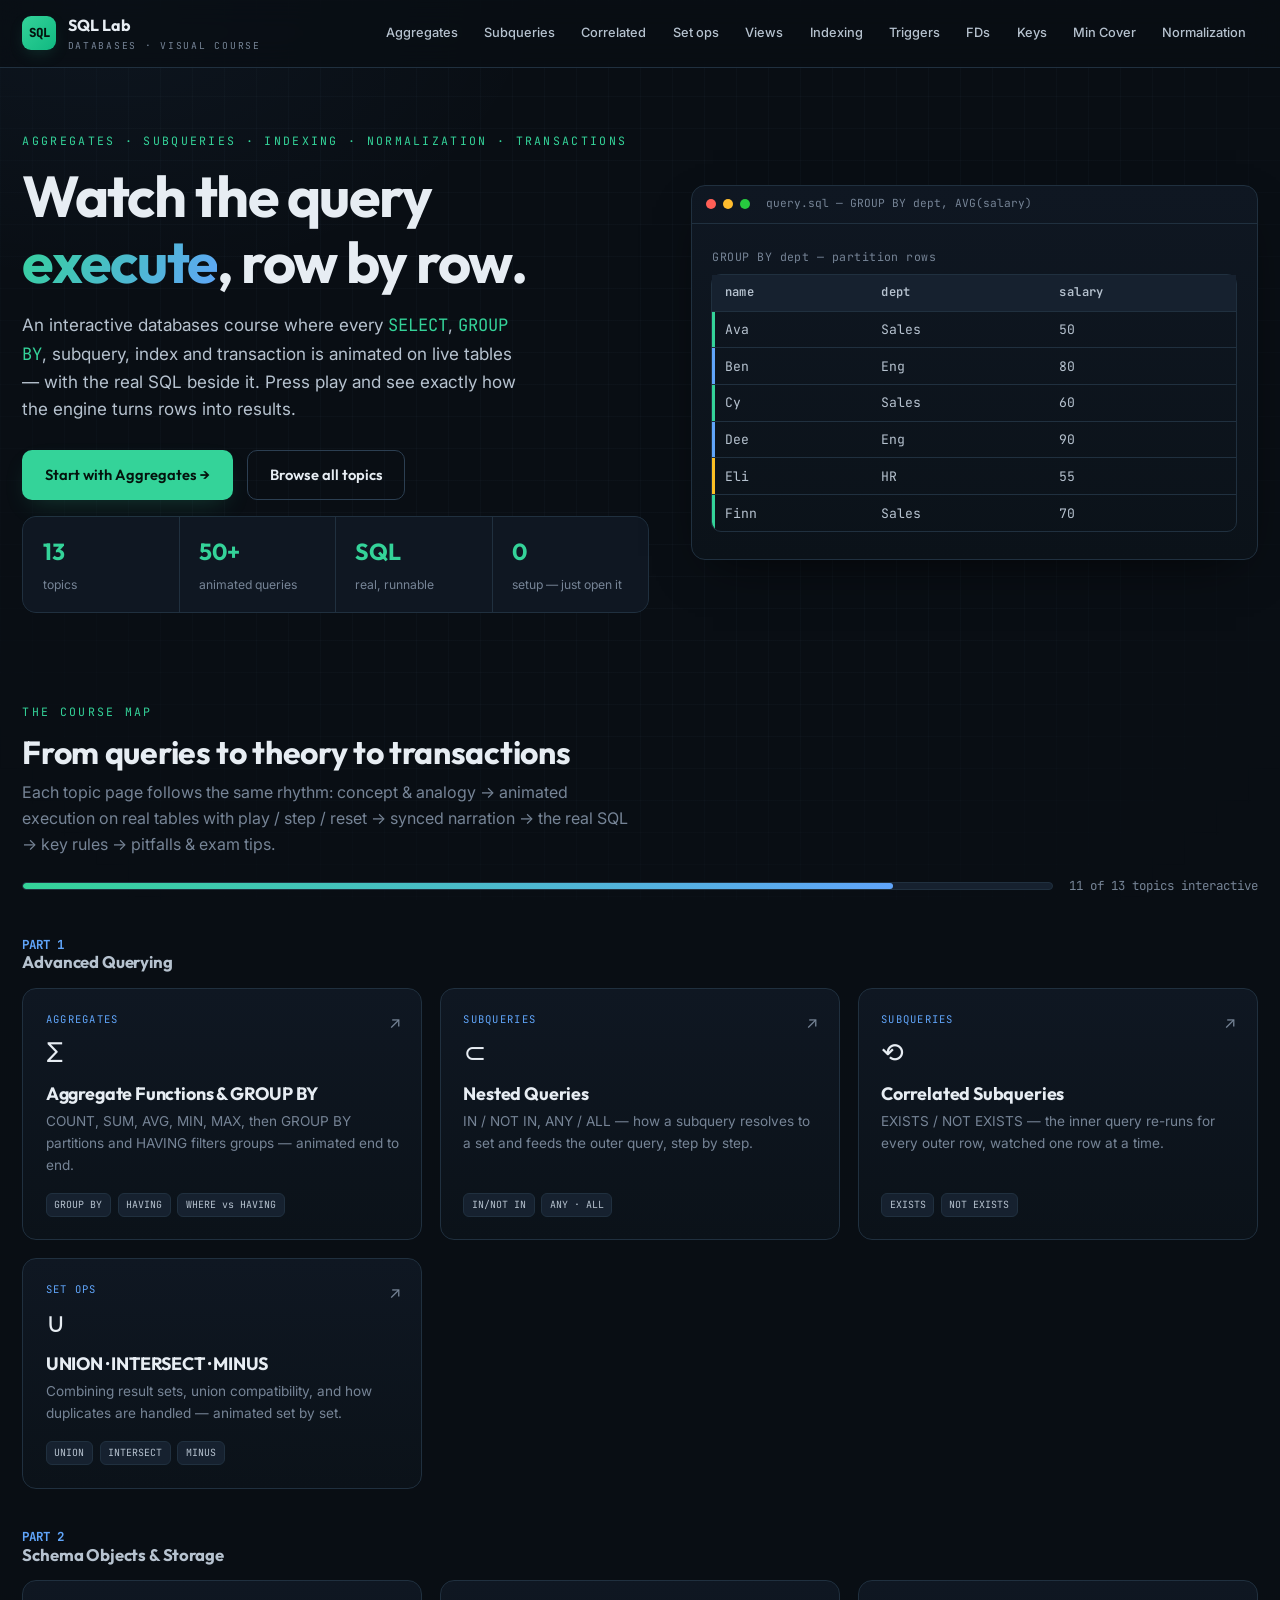
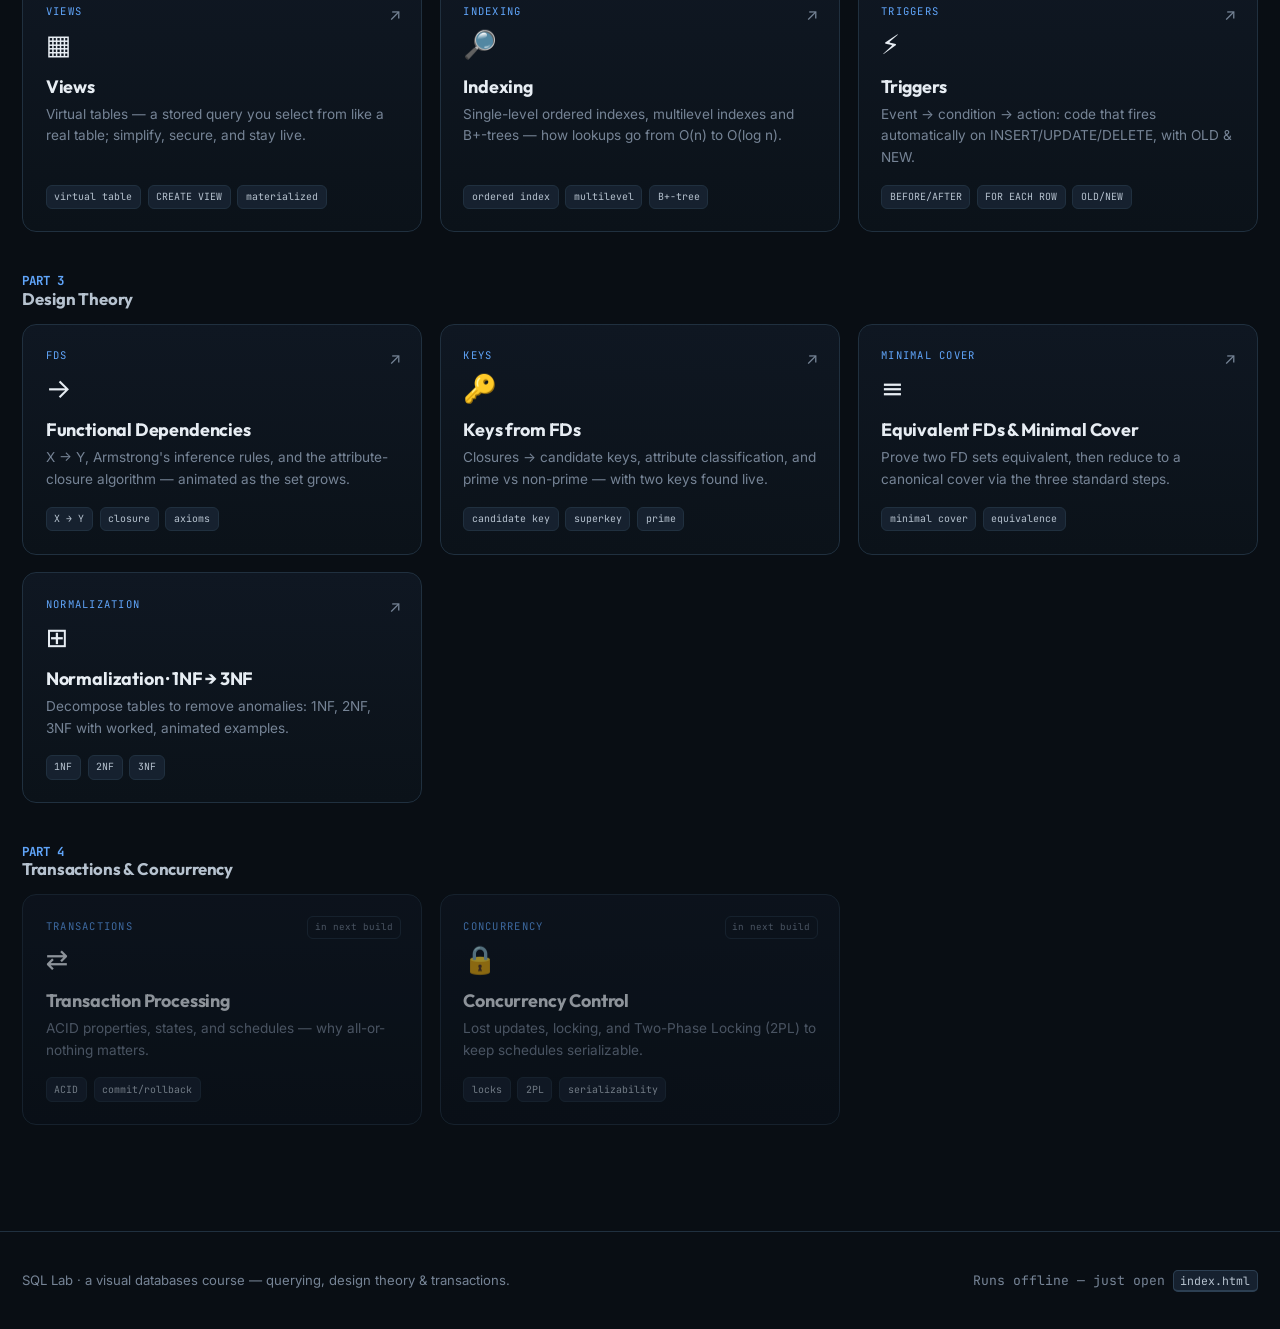
==== commit e1ce6930: "Add files via upload" ====
--- a/index.html
+++ b/index.html
@@ -1,932 +1,192 @@
-<!DOCTYPE html>
-<html lang="en">
-<head>
-<meta charset="UTF-8">
-<meta name="viewport" content="width=device-width, initial-scale=1.0">
-<title>DBMS Final — Visual Master Guide</title>
-<link rel="preconnect" href="https://fonts.googleapis.com">
-<link rel="preconnect" href="https://fonts.gstatic.com" crossorigin>
-<link href="https://fonts.googleapis.com/css2?family=Space+Grotesk:wght@400;500;600;700&family=Inter:wght@400;500;600&family=JetBrains+Mono:wght@400;500;700&display=swap" rel="stylesheet">
-<style>
-  :root{
-    --ink:#0c1b2a;        /* deep navy */
-    --ink-2:#13283d;
-    --paper:#f6f8fa;      /* content bg */
-    --card:#ffffff;
-    --line:#dde5ec;
-    --text:#1b2a3a;
-    --muted:#5d7186;
-    --teal:#0ea5a5;       /* query accent */
-    --teal-d:#0a6e6e;
-    --teal-soft:#e3f4f4;
-    --amber:#e08a1e;      /* trap/warning */
-    --amber-soft:#fdf1df;
-    --gold:#c6912b;       /* PK */
-    --violet:#6b5bd2;     /* FK accent */
-    --rad:14px;
-    --maxw:1180px;
-  }
-  *{box-sizing:border-box}
-  html{scroll-behavior:smooth}
-  body{
-    margin:0;background:var(--paper);color:var(--text);
-    font-family:'Inter',system-ui,sans-serif;line-height:1.62;font-size:16px;
-    -webkit-font-smoothing:antialiased;
-  }
-  h1,h2,h3,h4{font-family:'Space Grotesk',sans-serif;line-height:1.18;color:var(--ink);font-weight:600}
-  code,pre,.mono{font-family:'JetBrains Mono',monospace}
-  a{color:var(--teal-d)}
-
-  /* ---------- Layout ---------- */
-  .shell{display:grid;grid-template-columns:280px 1fr;margin:0 auto;gap:0}
-  .toc{
-    position:sticky;top:0;align-self:start;height:100vh;overflow-y:auto;
-    background:var(--ink);color:#cfe0ee;padding:26px 20px 60px;
-  }
-  .toc .brand{font-family:'Space Grotesk';font-weight:700;color:#fff;font-size:18px;letter-spacing:.3px;margin-bottom:4px}
-  .toc .sub{font-size:12px;color:#7fa0bd;margin-bottom:22px;letter-spacing:.4px;text-transform:uppercase}
-  .toc a{display:block;color:#a9c2d8;text-decoration:none;font-size:13.5px;padding:7px 11px;border-radius:8px;margin:1px 0;border-left:2px solid transparent;transition:.18s}
-  .toc a .n{color:var(--teal);font-family:'JetBrains Mono';font-size:11px;margin-right:8px}
-  .toc a:hover{background:#13283d;color:#fff}
-  .toc a.active{background:#13283d;color:#fff;border-left-color:var(--teal)}
-  .toc .grp{font-size:11px;text-transform:uppercase;letter-spacing:.7px;color:#5e7e9c;margin:18px 0 4px 11px}
-
-  main{padding:0 clamp(18px,4vw,56px) 90px;min-width:0}
-
-  /* ---------- Hero ---------- */
-  .hero{padding:64px 0 40px;border-bottom:1px solid var(--line)}
-  .hero .eyebrow{font-family:'JetBrains Mono';font-size:12.5px;letter-spacing:2px;text-transform:uppercase;color:var(--teal-d)}
-  .hero h1{font-size:clamp(34px,5vw,52px);margin:14px 0 10px;font-weight:700;letter-spacing:-1px}
-  .hero p{font-size:18px;color:var(--muted);max-width:62ch;margin:0}
-  .hero .chips{display:flex;flex-wrap:wrap;gap:8px;margin-top:24px}
-  .chip{background:var(--card);border:1px solid var(--line);border-radius:999px;padding:6px 14px;font-size:13px;color:var(--ink);font-weight:500}
-  .chip b{color:var(--teal-d)}
-
-  /* ---------- Sections ---------- */
-  section{padding:48px 0;border-bottom:1px solid var(--line);scroll-margin-top:14px}
-  .sec-head{display:flex;align-items:baseline;gap:16px;margin-bottom:8px}
-  .sec-head .num{font-family:'JetBrains Mono';font-size:14px;font-weight:700;color:#fff;background:var(--teal-d);border-radius:8px;padding:5px 10px;flex:none}
-  .sec-head h2{font-size:clamp(24px,3.2vw,32px);margin:0}
-  .lead{color:var(--muted);font-size:16.5px;max-width:72ch;margin:6px 0 26px}
-  h3{font-size:19px;margin:34px 0 10px}
-  h4{font-size:15px;margin:20px 0 8px;color:var(--ink-2)}
-  p{margin:0 0 14px}
-  ul{margin:0 0 16px;padding-left:20px}
-  li{margin:5px 0}
-  .kbd,.tok{font-family:'JetBrains Mono';background:#eef3f7;border:1px solid var(--line);border-radius:5px;padding:1px 6px;font-size:13px;color:var(--ink-2)}
-
-  /* ---------- Code blocks ---------- */
-  pre{background:var(--ink);color:#dde9f3;border-radius:var(--rad);padding:18px 20px;overflow-x:auto;margin:14px 0;font-size:13.5px;line-height:1.6;border:1px solid #0a1622;box-shadow:0 6px 22px rgba(12,27,42,.10)}
-  pre code{font-family:'JetBrains Mono';white-space:pre}
-  .c-kw{color:#5ad0c8;font-weight:600}
-  .c-fn{color:#f0b860;font-weight:600}
-  .c-str{color:#9fe08a}
-  .c-num{color:#e58fb1}
-  .c-com{color:#6f8aa3;font-style:italic}
-  .pre-label{font-family:'JetBrains Mono';font-size:11px;letter-spacing:1px;text-transform:uppercase;color:var(--teal-d);margin:18px 0 -6px;display:block}
-
-  /* ---------- Callouts ---------- */
-  .trap,.tip,.rule{border-radius:var(--rad);padding:14px 18px;margin:16px 0;font-size:14.5px}
-  .trap{background:var(--amber-soft);border:1px solid #f1cf99}
-  .trap b{color:var(--amber)}
-  .tip{background:var(--teal-soft);border:1px solid #aee0e0}
-  .tip b{color:var(--teal-d)}
-  .rule{background:#eef1ff;border:1px solid #cdd2f5}
-  .rule b{color:var(--violet)}
-  .callout-tag{font-family:'JetBrains Mono';font-size:11px;font-weight:700;letter-spacing:1px;text-transform:uppercase;display:inline-block;margin-right:8px}
-
-  /* ---------- Tables ---------- */
-  .tbl{width:100%;border-collapse:collapse;margin:16px 0;font-size:14px;background:var(--card);border:1px solid var(--line);border-radius:var(--rad);overflow:hidden}
-  .tbl th{background:var(--ink-2);color:#e6eef6;text-align:left;padding:11px 14px;font-family:'Space Grotesk';font-weight:600;font-size:13.5px}
-  .tbl td{padding:10px 14px;border-top:1px solid var(--line);vertical-align:top}
-  .tbl tr:nth-child(even) td{background:#fbfcfd}
-  .tbl td .mono{font-family:'JetBrains Mono';font-size:13px;color:var(--teal-d)}
-
-  /* ---------- Schema / relation cards ---------- */
-  .rel-grid{display:grid;grid-template-columns:repeat(auto-fit,minmax(220px,1fr));gap:14px;margin:18px 0}
-  .rel{background:var(--card);border:1px solid var(--line);border-radius:12px;overflow:hidden;box-shadow:0 2px 8px rgba(12,27,42,.05)}
-  .rel .rh{background:var(--ink);color:#fff;font-family:'Space Grotesk';font-weight:600;padding:9px 14px;font-size:14.5px;letter-spacing:.3px}
-  .rel ul{list-style:none;margin:0;padding:8px 0}
-  .rel li{display:flex;align-items:center;gap:8px;padding:4px 14px;font-family:'JetBrains Mono';font-size:12.5px;color:var(--ink-2);margin:0}
-  .badge{font-family:'JetBrains Mono';font-size:9.5px;font-weight:700;letter-spacing:.5px;border-radius:4px;padding:1px 5px;color:#fff;flex:none}
-  .pk{background:var(--gold)}
-  .fk{background:var(--violet)}
-
-  /* SVG figure wrapper */
-  figure{margin:22px 0;background:var(--card);border:1px solid var(--line);border-radius:var(--rad);padding:18px;box-shadow:0 2px 10px rgba(12,27,42,.05)}
-  figure svg{width:100%;height:auto;display:block}
-  figcaption{font-size:13px;color:var(--muted);margin-top:10px;text-align:center}
-  .svg-l{font-family:'JetBrains Mono';font-size:11px}
-  .grid2{display:grid;grid-template-columns:1fr 1fr;gap:16px}
-  @media(max-width:760px){.grid2{grid-template-columns:1fr}}
-
-  .venn-grid{display:grid;grid-template-columns:repeat(auto-fit,minmax(180px,1fr));gap:14px;margin:18px 0}
-  .venn{background:var(--card);border:1px solid var(--line);border-radius:12px;padding:14px;text-align:center}
-  .venn h4{margin:0 0 4px;color:var(--ink)}
-  .venn p{font-size:12.5px;color:var(--muted);margin:6px 0 0}
-
-  .q{counter-increment:q;background:var(--card);border:1px solid var(--line);border-radius:12px;padding:14px 16px 4px;margin:14px 0}
-  .q .qt{font-weight:600;color:var(--ink);font-size:14.5px;display:flex;gap:10px;margin-bottom:2px}
-  .q .qt::before{content:"Q" counter(q);font-family:'JetBrains Mono';font-size:12px;background:var(--teal-soft);color:var(--teal-d);border-radius:6px;padding:2px 8px;flex:none;height:fit-content}
-  .qwrap{counter-reset:q}
-
-  .toptag{font-family:'JetBrains Mono';font-size:11px;color:var(--muted)}
-  .footer{padding:40px 0 10px;color:var(--muted);font-size:13.5px}
-  .backtop{position:fixed;right:18px;bottom:18px;background:var(--teal-d);color:#fff;border:none;border-radius:50%;width:46px;height:46px;font-size:18px;cursor:pointer;box-shadow:0 6px 18px rgba(10,110,110,.4);opacity:0;pointer-events:none;transition:.25s;z-index:50}
-  .backtop.show{opacity:1;pointer-events:auto}
-
-  /* mobile nav */
-  .menu-btn{display:none}
-  @media(max-width:900px){
-    .shell{grid-template-columns:1fr}
-    .toc{position:fixed;z-index:60;width:84%;max-width:320px;left:0;top:0;transform:translateX(-100%);transition:transform .3s;height:100vh}
-    .toc.open{transform:none}
-    .menu-btn{display:flex;align-items:center;gap:8px;position:fixed;top:12px;left:12px;z-index:70;background:var(--ink);color:#fff;border:none;border-radius:10px;padding:9px 13px;font-family:'Space Grotesk';font-weight:600;cursor:pointer;box-shadow:0 4px 14px rgba(12,27,42,.3)}
-    main{padding-top:8px}
-    .hero{padding-top:60px}
-    .scrim{position:fixed;inset:0;background:rgba(12,27,42,.45);z-index:55;opacity:0;pointer-events:none;transition:.3s}
-    .scrim.open{opacity:1;pointer-events:auto}
-  }
-  @media(prefers-reduced-motion:reduce){*{animation:none!important;transition:none!important;scroll-behavior:auto!important}}
-  :focus-visible{outline:3px solid var(--teal);outline-offset:2px;border-radius:4px}
-</style>
-</head>
-<body>
-
-<button class="menu-btn" id="menuBtn" aria-label="Open contents">☰ Contents</button>
-<div class="scrim" id="scrim"></div>
-
-<div class="shell">
-  <!-- ============ TOC ============ -->
-  <nav class="toc" id="toc" aria-label="Table of contents">
-    <div class="brand">DBMS&nbsp;FINAL</div>
-    <div class="sub">Visual Master Guide</div>
-    <div class="grp">Foundations</div>
-    <a href="#schema"><span class="n">00</span>The Schema</a>
-    <a href="#ra"><span class="n">01</span>Relational Algebra</a>
-    <div class="grp">Core SQL</div>
-    <a href="#dml1"><span class="n">02</span>Insert · Delete · Update</a>
-    <a href="#select"><span class="n">03</span>The SELECT statement</a>
-    <a href="#joins"><span class="n">04</span>Joins</a>
-    <a href="#agg"><span class="n">05</span>Aggregates · GROUP BY</a>
-    <div class="grp">Subqueries</div>
-    <a href="#nested"><span class="n">06</span>Nested &amp; Set Ops</a>
-    <a href="#corr"><span class="n">07</span>Correlated · EXISTS</a>
-    <div class="grp">Design &amp; Practice</div>
-    <a href="#er"><span class="n">08</span>ER → Relational Mapping</a>
-    <a href="#sports"><span class="n">09</span>Solved: SportsDB (15)</a>
-    <a href="#joinq"><span class="n">10</span>Solved: Join Sheet</a>
-    <a href="#cheat"><span class="n">11</span>Cheat Sheet</a>
-  </nav>
-
-  <main>
-    <!-- ============ HERO ============ -->
-    <header class="hero">
-      <div class="eyebrow">Final exam · revision</div>
-      <h1>Everything for tomorrow,<br>made visual.</h1>
-      <p>Every concept from your lectures — relational algebra through correlated subqueries — explained with diagrams, color-coded SQL, and fully worked answers. Built on the <b>COMPANY</b> schema your paper uses.</p>
-      <div class="chips">
-        <span class="chip"><b>6</b> core tables</span>
-        <span class="chip"><b>7</b> join types</span>
-        <span class="chip"><b>15</b> solved SportsDB queries</span>
-        <span class="chip"><b>1</b> execution order to never forget</span>
-      </div>
-    </header>
-
-    <!-- ============ 00 SCHEMA ============ -->
-    <section id="schema">
-      <div class="sec-head"><span class="num">00</span><h2>The Schema You Must Memorise</h2></div>
-      <p class="lead">If you can redraw this from memory, half the paper is already done. Almost every query targets these six tables. <span class="badge pk">PK</span> = primary key, <span class="badge fk">FK</span> = foreign key (points to another table).</p>
-
-      <figure>
-        <svg viewBox="0 0 920 540" role="img" aria-label="Entity relationship diagram of the COMPANY schema">
-          <defs>
-            <marker id="arrow" markerWidth="10" markerHeight="10" refX="8" refY="3" orient="auto">
-              <path d="M0,0 L8,3 L0,6 Z" fill="#6b5bd2"/>
-            </marker>
-          </defs>
-          <!-- connector lines (FK -> referenced) -->
-          <g stroke="#6b5bd2" stroke-width="2" fill="none" marker-end="url(#arrow)">
-            <path d="M250,150 C330,130 360,120 430,120"/>            <!-- EMP.Dno -> DEPT -->
-            <path d="M560,150 C520,200 360,200 250,180"/>            <!-- DEPT.Mgr -> EMP -->
-            <path d="M690,120 L770,120"/>                            <!-- DEPT_LOC -> DEPT (drawn reversed visually) -->
-            <path d="M620,160 C660,230 660,260 620,300"/>           <!-- PROJECT.Dnum -> DEPT -->
-            <path d="M360,330 C320,290 250,250 200,210"/>           <!-- WORKS_ON -> EMP -->
-            <path d="M470,340 C540,330 580,330 600,320"/>           <!-- WORKS_ON -> PROJECT -->
-            <path d="M150,330 C120,290 120,260 130,215"/>           <!-- DEPENDENT -> EMP -->
-          </g>
-          <!-- self loop on EMPLOYEE (Super_ssn) -->
-          <path d="M70,120 C20,90 20,200 70,175" stroke="#0a6e6e" stroke-width="2" fill="none" marker-end="url(#arrow)"/>
-          <text x="14" y="150" class="svg-l" fill="#0a6e6e" transform="rotate(-90 14 150)">Super_ssn</text>
-
-          <!-- boxes -->
-          <g font-family="JetBrains Mono" font-size="12">
-            <!-- EMPLOYEE -->
-            <rect x="70" y="100" width="180" height="96" rx="9" fill="#0c1b2a"/>
-            <text x="160" y="121" fill="#fff" text-anchor="middle" font-family="Space Grotesk" font-weight="700" font-size="14">EMPLOYEE</text>
-            <text x="84" y="143" fill="#c6912b">Ssn (PK)</text>
-            <text x="84" y="160" fill="#cfe0ee">Fname, Salary, Sex</text>
-            <text x="84" y="177" fill="#9fb8d0">Super_ssn, Dno (FK)</text>
-
-            <!-- DEPARTMENT -->
-            <rect x="430" y="96" width="190" height="80" rx="9" fill="#0c1b2a"/>
-            <text x="525" y="117" fill="#fff" text-anchor="middle" font-family="Space Grotesk" font-weight="700" font-size="14">DEPARTMENT</text>
-            <text x="444" y="139" fill="#c6912b">Dnumber (PK)</text>
-            <text x="444" y="156" fill="#9fb8d0">Dname, Mgr_ssn (FK)</text>
-
-            <!-- DEPT_LOCATIONS -->
-            <rect x="770" y="96" width="140" height="64" rx="9" fill="#13283d"/>
-            <text x="840" y="116" fill="#fff" text-anchor="middle" font-family="Space Grotesk" font-weight="600" font-size="12.5">DEPT_LOCATIONS</text>
-            <text x="784" y="138" fill="#9fb8d0">Dnumber (FK)</text>
-            <text x="784" y="153" fill="#9fb8d0">Dlocation</text>
-
-            <!-- PROJECT -->
-            <rect x="600" y="290" width="180" height="78" rx="9" fill="#0c1b2a"/>
-            <text x="690" y="311" fill="#fff" text-anchor="middle" font-family="Space Grotesk" font-weight="700" font-size="14">PROJECT</text>
-            <text x="614" y="333" fill="#c6912b">Pnumber (PK)</text>
-            <text x="614" y="350" fill="#9fb8d0">Pname, Plocation, Dnum (FK)</text>
-
-            <!-- WORKS_ON -->
-            <rect x="330" y="330" width="180" height="78" rx="9" fill="#0a6e6e"/>
-            <text x="420" y="351" fill="#fff" text-anchor="middle" font-family="Space Grotesk" font-weight="700" font-size="14">WORKS_ON</text>
-            <text x="344" y="373" fill="#d7f1f1">Essn (FK), Pno (FK)</text>
-            <text x="344" y="390" fill="#aee0e0">Hours · junction M:N</text>
-
-            <!-- DEPENDENT -->
-            <rect x="40" y="330" width="180" height="78" rx="9" fill="#13283d"/>
-            <text x="130" y="351" fill="#fff" text-anchor="middle" font-family="Space Grotesk" font-weight="700" font-size="14">DEPENDENT</text>
-            <text x="54" y="373" fill="#9fb8d0">Essn (FK)</text>
-            <text x="54" y="390" fill="#9fb8d0">Dependent_name, Sex</text>
-          </g>
-          <text x="460" y="455" text-anchor="middle" fill="#5d7186" font-size="12.5" font-family="JetBrains Mono">→ arrow points from the foreign key to the primary key it references</text>
-          <text x="460" y="476" text-anchor="middle" fill="#0a6e6e" font-size="12.5" font-family="JetBrains Mono">the self-loop on EMPLOYEE is the supervisor link — the reason self-joins exist</text>
-        </svg>
-        <figcaption>The COMPANY entity-relationship diagram. Teal boxes are the many-to-many junction (WORKS_ON) and multivalued tables.</figcaption>
-      </figure>
-
-      <div class="rel-grid">
-        <div class="rel"><div class="rh">EMPLOYEE</div><ul>
-          <li><span class="badge pk">PK</span>Ssn</li><li>Fname, Minit, Lname</li><li>Bdate, Address, Sex, Salary</li>
-          <li><span class="badge fk">FK</span>Super_ssn → Ssn</li><li><span class="badge fk">FK</span>Dno → Dnumber</li></ul></div>
-        <div class="rel"><div class="rh">DEPARTMENT</div><ul>
-          <li><span class="badge pk">PK</span>Dnumber</li><li>Dname, Mgr_start_date</li><li><span class="badge fk">FK</span>Mgr_ssn → Ssn</li></ul></div>
-        <div class="rel"><div class="rh">DEPT_LOCATIONS</div><ul>
-          <li><span class="badge pk">PK</span>(Dnumber, Dlocation)</li><li><span class="badge fk">FK</span>Dnumber → Dnumber</li></ul></div>
-        <div class="rel"><div class="rh">PROJECT</div><ul>
-          <li><span class="badge pk">PK</span>Pnumber</li><li>Pname, Plocation</li><li><span class="badge fk">FK</span>Dnum → Dnumber</li></ul></div>
-        <div class="rel"><div class="rh">WORKS_ON</div><ul>
-          <li><span class="badge pk">PK</span>(Essn, Pno)</li><li>Hours</li><li><span class="badge fk">FK</span>Essn → Ssn</li><li><span class="badge fk">FK</span>Pno → Pnumber</li></ul></div>
-        <div class="rel"><div class="rh">DEPENDENT</div><ul>
-          <li><span class="badge pk">PK</span>(Essn, Dependent_name)</li><li>Sex, Bdate, Relationship</li><li><span class="badge fk">FK</span>Essn → Ssn</li></ul></div>
-      </div>
-
-      <div class="tip"><span class="callout-tag">Read it as a story</span> An employee <b>works in</b> one department; a department <b>is managed by</b> one employee; an employee <b>is supervised by</b> another employee; a department <b>controls</b> many projects; employees and projects meet many-to-many in <b>WORKS_ON</b>; an employee <b>has</b> dependents.</div>
-    </section>
-
-    <!-- ============ 01 RELATIONAL ALGEBRA ============ -->
-    <section id="ra">
-      <div class="sec-head"><span class="num">01</span><h2>Relational Algebra</h2></div>
-      <p class="lead">A formal, mathematical set of operations on relations. Input is one or more tables; the output is <em>always</em> a new table. It is the theory that SQL is built on.</p>
-
-      <table class="tbl">
-        <tr><th>Operator</th><th>Symbol</th><th>Does what</th><th>SQL equivalent</th></tr>
-        <tr><td>Selection</td><td class="mono">σ</td><td>Picks <b>rows</b> matching a condition</td><td class="mono">WHERE</td></tr>
-        <tr><td>Projection</td><td class="mono">π</td><td>Picks <b>columns</b> (removes duplicates)</td><td class="mono">SELECT DISTINCT</td></tr>
-        <tr><td>Rename</td><td class="mono">ρ</td><td>Renames a relation / attribute</td><td class="mono">AS</td></tr>
-        <tr><td>Cartesian product</td><td class="mono">×</td><td>Every row of A with every row of B</td><td class="mono">FROM A, B</td></tr>
-        <tr><td>Join</td><td class="mono">⋈</td><td>Cartesian product <b>+ a match condition</b></td><td class="mono">JOIN … ON</td></tr>
-        <tr><td>Union</td><td class="mono">∪</td><td>Rows in A <b>or</b> B (no duplicates)</td><td class="mono">UNION</td></tr>
-        <tr><td>Intersection</td><td class="mono">∩</td><td>Rows in A <b>and</b> B</td><td class="mono">INTERSECT / IN</td></tr>
-        <tr><td>Set difference</td><td class="mono">−</td><td>Rows in A <b>but not</b> B</td><td class="mono">EXCEPT / NOT IN</td></tr>
-      </table>
-
-      <h3>The two basics in pictures</h3>
-      <figure>
-        <svg viewBox="0 0 760 230" role="img" aria-label="Selection picks rows, projection picks columns">
-          <text x="120" y="24" text-anchor="middle" font-family="Space Grotesk" font-weight="600" fill="#0c1b2a" font-size="15">σ Selection → rows</text>
-          <text x="560" y="24" text-anchor="middle" font-family="Space Grotesk" font-weight="600" fill="#0c1b2a" font-size="15">π Projection → columns</text>
-          <!-- selection grid -->
-          <g font-family="JetBrains Mono" font-size="11">
-            <rect x="30" y="40" width="220" height="160" rx="8" fill="#fff" stroke="#dde5ec"/>
-            <line x1="30" y1="72" x2="250" y2="72" stroke="#dde5ec"/>
-            <rect x="30" y="104" width="220" height="32" fill="#e3f4f4"/>
-            <rect x="30" y="168" width="220" height="32" fill="#e3f4f4"/>
-            <text x="44" y="62" fill="#5d7186">Name        Marks</text>
-            <text x="44" y="94" fill="#1b2a3a">Ali          72</text>
-            <text x="44" y="124" fill="#0a6e6e">Sara         88  ✓</text>
-            <text x="44" y="156" fill="#1b2a3a">Bilal        60</text>
-            <text x="44" y="188" fill="#0a6e6e">Ayesha       91  ✓</text>
-          </g>
-          <text x="140" y="222" fill="#5d7186" font-family="JetBrains Mono" font-size="11">σ marks &gt; 80 (Student)</text>
-          <!-- projection grid -->
-          <g font-family="JetBrains Mono" font-size="11">
-            <rect x="450" y="40" width="220" height="160" rx="8" fill="#fff" stroke="#dde5ec"/>
-            <rect x="450" y="40" width="110" height="160" fill="#e3f4f4"/>
-            <line x1="450" y1="72" x2="670" y2="72" stroke="#dde5ec"/>
-            <text x="464" y="62" fill="#0a6e6e">Name </text><text x="566" y="62" fill="#5d7186">Marks</text>
-            <text x="464" y="94" fill="#0a6e6e">Ali  </text><text x="566" y="94" fill="#b9c4cf">72</text>
-            <text x="464" y="124" fill="#0a6e6e">Sara </text><text x="566" y="124" fill="#b9c4cf">88</text>
-            <text x="464" y="156" fill="#0a6e6e">Bilal</text><text x="566" y="156" fill="#b9c4cf">60</text>
-            <text x="464" y="188" fill="#0a6e6e">Ayesha</text><text x="566" y="188" fill="#b9c4cf">91</text>
-          </g>
-          <text x="560" y="222" fill="#5d7186" font-family="JetBrains Mono" font-size="11">π Name (Student)</text>
-        </svg>
-        <figcaption>Selection keeps whole rows that pass a test. Projection keeps chosen columns and drops duplicates.</figcaption>
-      </figure>
-
-      <span class="pre-label">Examples</span>
-      <pre><code class="sql">σ marks>80 (Student)                         -- rows where marks exceed 80
-π Fname, Ssn (EMPLOYEE)                       -- only these two columns
-ρ EMPNAME ( π Fname (EMPLOYEE) )              -- relabel the result as EMPNAME
-π Name ( Student ⋈ Student.Did=Department.Dnumber Department )  -- join then project</code></pre>
-
-      <div class="rule"><span class="callout-tag">Translate the words</span> <b>"has no / does not"</b> → set difference <span class="tok">−</span> &nbsp;·&nbsp; <b>"has both X and Y"</b> → intersection <span class="tok">∩</span>. And remember <span class="mono">A − B ≠ B − A</span> (order matters), while ∪ and ∩ are commutative.</div>
-    </section>
-
-    <!-- ============ 02 DML ============ -->
-    <section id="dml1">
-      <div class="sec-head"><span class="num">02</span><h2>Insert · Delete · Update</h2></div>
-      <p class="lead">The three commands that <em>change</em> data. (SELECT, which only reads, is next.) DML = Data Manipulation Language — don't confuse it with DDL's <span class="tok">CREATE / ALTER / DROP</span>.</p>
-
-      <h3>INSERT — add rows</h3>
-      <pre><code class="sql">-- Full row: values in the SAME ORDER as CREATE TABLE
-INSERT INTO EMPLOYEE
-VALUES ('Richard','K','Marini','653298653','1952-12-30',
-        '98 Oak Forest, Katy, TX','M',37000,'987654321',4);
-
--- Partial row: name the columns; the rest become NULL
-INSERT INTO EMPLOYEE (Fname, Lname, Ssn)
-VALUES ('Richard','Marini','653298653');
-
--- Many rows at once
-INSERT INTO EMPLOYEE (Fname, Lname, Ssn)
-VALUES ('Richard','Marini','653298653'),
-       ('Ali','Ahmed','123456889');</code></pre>
-      <div class="trap"><span class="callout-tag">Trap</span> Skip the column list and you <b>must</b> supply every value in exact order; any omitted column must allow NULL or the insert fails.</div>
-
-      <h3>DELETE — remove rows</h3>
-      <pre><code class="sql">DELETE FROM EMPLOYEE WHERE Lname = 'Brown';   -- conditional
-DELETE FROM EMPLOYEE;                          -- DANGER: removes EVERY row</code></pre>
-      <div class="trap"><span class="callout-tag">Trap</span> No <span class="tok">WHERE</span> = the whole table is emptied. Deletes touch one table at a time unless a foreign key uses <span class="tok">ON DELETE CASCADE</span>.</div>
-
-      <h3>UPDATE — modify existing rows</h3>
-      <pre><code class="sql">UPDATE PROJECT
-SET Plocation = 'Bellaire', Dnum = 5
-WHERE Pnumber = 10;
-
-UPDATE EMPLOYEE
-SET Salary = Salary * 1.1     -- new value can depend on the old value (10% raise)
-WHERE Dno = 5;</code></pre>
-      <div class="trap"><span class="callout-tag">Trap</span> Forgetting <span class="tok">WHERE</span> in UPDATE changes <b>every</b> row in the table.</div>
-    </section>
-
-    <!-- ============ 03 SELECT ============ -->
-    <section id="select">
-      <div class="sec-head"><span class="num">03</span><h2>The SELECT Statement</h2></div>
-      <p class="lead">The most important statement in the course. Its shape: choose columns, name tables, filter rows.</p>
-      <pre><code class="sql">SELECT  <attribute list>      -- which columns
-FROM    <table list>          -- which tables
-WHERE   <condition>;          -- which rows</code></pre>
-
-      <h3>Core building blocks</h3>
-      <pre><code class="sql">SELECT Fname, Lname, Address FROM EMPLOYEE;           -- specific columns
-SELECT * FROM EMPLOYEE;                                -- everything
-SELECT DISTINCT Salary FROM EMPLOYEE;                  -- remove duplicate rows
-SELECT * FROM EMPLOYEE WHERE Dno IS NULL;              -- NULL test
-SELECT Fname FROM EMPLOYEE ORDER BY Fname DESC;        -- sort (default ASC)
-SELECT * FROM EMPLOYEE WHERE Salary BETWEEN 30000 AND 50000;  -- inclusive range
-SELECT Fname, Lname, 1.1*Salary FROM EMPLOYEE WHERE Dno=5;    -- arithmetic</code></pre>
-      <div class="trap"><span class="callout-tag">Trap</span> Never write <span class="tok">= NULL</span>. NULL is "unknown", so the test is never true. Always <span class="tok">IS NULL</span> / <span class="tok">IS NOT NULL</span>.</div>
-
-      <h3>LIKE — pattern matching (a guaranteed exam topic)</h3>
-      <figure>
-        <svg viewBox="0 0 760 170" role="img" aria-label="LIKE wildcards percent and underscore">
-          <rect x="40" y="30" width="320" height="110" rx="10" fill="#e3f4f4" stroke="#aee0e0"/>
-          <text x="200" y="64" text-anchor="middle" font-family="JetBrains Mono" font-weight="700" font-size="30" fill="#0a6e6e">%</text>
-          <text x="200" y="98" text-anchor="middle" font-family="Inter" font-size="14" fill="#1b2a3a">any number of characters</text>
-          <text x="200" y="120" text-anchor="middle" font-family="Inter" font-size="13" fill="#5d7186">0, 1, or many</text>
-          <rect x="400" y="30" width="320" height="110" rx="10" fill="#fdf1df" stroke="#f1cf99"/>
-          <text x="560" y="64" text-anchor="middle" font-family="JetBrains Mono" font-weight="700" font-size="30" fill="#e08a1e">_</text>
-          <text x="560" y="98" text-anchor="middle" font-family="Inter" font-size="14" fill="#1b2a3a">exactly one character</text>
-          <text x="560" y="120" text-anchor="middle" font-family="Inter" font-size="13" fill="#5d7186">a single placeholder</text>
-        </svg>
-        <figcaption>Two wildcards do all the work: <b>%</b> stretches, <b>_</b> holds one spot.</figcaption>
-      </figure>
-      <pre><code class="sql">WHERE Address LIKE '%Houston,TX%'   -- contains the substring anywhere
-WHERE Fname   LIKE 'K%'             -- starts with K
-WHERE Lname   LIKE '%d'             -- ends with d
-WHERE Fname   LIKE 'A%A'            -- starts AND ends with A
-WHERE Pname   LIKE '_r%'           -- 'r' in the 2nd position
-WHERE Pname   NOT LIKE '%H%'        -- does not contain H
-WHERE Salary  LIKE '_____'          -- exactly 5 characters (5-digit salary)</code></pre>
-
-      <h3>LIMIT — the "Nth highest" trick (MySQL)</h3>
-      <pre><code class="sql">SELECT Fname FROM EMPLOYEE ORDER BY Salary DESC LIMIT 0,1;  -- highest paid
-SELECT Fname FROM EMPLOYEE ORDER BY Salary DESC LIMIT 1,1;  -- 2nd highest</code></pre>
-      <p class="toptag">LIMIT offset, count → skip <em>offset</em> rows, then return <em>count</em> rows.</p>
-    </section>
-
-    <!-- ============ 04 JOINS ============ -->
-    <section id="joins">
-      <div class="sec-head"><span class="num">04</span><h2>Joins</h2></div>
-      <p class="lead">A join stitches tables together <em>side by side</em> on a related column — it adds columns. Master the four flavours and you can answer almost any retrieval question.</p>
-
-      <h3>Cross product — the starting point</h3>
-      <p>Every row of A paired with every row of B, with <em>no</em> condition. This is rarely what you want, but it's the basis of all joins.</p>
-      <figure>
-        <svg viewBox="0 0 700 200" role="img" aria-label="Cross product multiplies rows">
-          <rect x="40" y="40" width="120" height="120" rx="8" fill="#fff" stroke="#dde5ec"/>
-          <text x="100" y="30" text-anchor="middle" font-family="Space Grotesk" font-size="13" fill="#0c1b2a">A · 4 rows</text>
-          <g font-family="JetBrains Mono" font-size="12" fill="#1b2a3a"><text x="60" y="70">Ali</text><text x="60" y="95">Sara</text><text x="60" y="120">Bilal</text><text x="60" y="145">Ayesha</text></g>
-          <text x="195" y="108" text-anchor="middle" font-size="26" fill="#0a6e6e">×</text>
-          <rect x="230" y="60" width="120" height="80" rx="8" fill="#fff" stroke="#dde5ec"/>
-          <text x="290" y="50" text-anchor="middle" font-family="Space Grotesk" font-size="13" fill="#0c1b2a">B · 3 rows</text>
-          <g font-family="JetBrains Mono" font-size="12" fill="#1b2a3a"><text x="250" y="88">HR</text><text x="250" y="110">IT</text><text x="250" y="130">Finance</text></g>
-          <text x="395" y="108" text-anchor="middle" font-size="26" fill="#0a6e6e">=</text>
-          <rect x="430" y="60" width="230" height="80" rx="8" fill="#0c1b2a"/>
-          <text x="545" y="98" text-anchor="middle" font-family="Space Grotesk" font-weight="700" font-size="30" fill="#fff">12</text>
-          <text x="545" y="122" text-anchor="middle" font-family="Inter" font-size="13" fill="#9fb8d0">rows in the result</text>
-        </svg>
-        <figcaption>Rows out = rows(A) × rows(B). Columns out = cols(A) + cols(B). A favourite MCQ.</figcaption>
-      </figure>
-
-      <h3>The four join types — as Venn diagrams</h3>
-      <div class="venn-grid">
-        <div class="venn">
-          <svg viewBox="0 0 160 100" aria-label="Inner join"><defs><clipPath id="ci"><circle cx="62" cy="50" r="34"/></clipPath></defs><circle cx="62" cy="50" r="34" fill="#eef3f7" stroke="#0a6e6e"/><circle cx="98" cy="50" r="34" fill="#eef3f7" stroke="#0a6e6e"/><circle cx="98" cy="50" r="34" fill="#0ea5a5" clip-path="url(#ci)"/></svg>
-          <h4>INNER JOIN</h4><p>Only rows that match in <b>both</b> tables.</p>
-        </div>
-        <div class="venn">
-          <svg viewBox="0 0 160 100" aria-label="Left join"><circle cx="62" cy="50" r="34" fill="#0ea5a5" stroke="#0a6e6e"/><circle cx="98" cy="50" r="34" fill="#eef3f7" stroke="#0a6e6e" fill-opacity="0.5"/></svg>
-          <h4>LEFT JOIN</h4><p><b>All</b> of the left table + matches; unmatched right = NULL.</p>
-        </div>
-        <div class="venn">
-          <svg viewBox="0 0 160 100" aria-label="Right join"><circle cx="62" cy="50" r="34" fill="#eef3f7" stroke="#0a6e6e" fill-opacity="0.5"/><circle cx="98" cy="50" r="34" fill="#0ea5a5" stroke="#0a6e6e"/></svg>
-          <h4>RIGHT JOIN</h4><p><b>All</b> of the right table + matches; unmatched left = NULL.</p>
-        </div>
-        <div class="venn">
-          <svg viewBox="0 0 160 100" aria-label="Full outer join"><circle cx="62" cy="50" r="34" fill="#0ea5a5" stroke="#0a6e6e"/><circle cx="98" cy="50" r="34" fill="#0ea5a5" stroke="#0a6e6e"/></svg>
-          <h4>FULL OUTER</h4><p><b>Everything</b> from both sides. Not in MySQL — fake it with LEFT∪RIGHT.</p>
-        </div>
-      </div>
-
-      <h4>Inner join — three equivalent syntaxes</h4>
-      <pre><code class="sql">-- (a) implicit (comma + WHERE)
-SELECT s.RollNumber, s.Name, d.Dname
-FROM Student s, Department d
-WHERE s.Did = d.DNumber;
-
--- (b) explicit — preferred
-SELECT s.RollNumber, s.Name, d.Dname
-FROM Student s INNER JOIN Department d ON s.Did = d.DNumber;
-
--- (c) with an extra filter
-SELECT s.RollNumber, s.Name, d.Dname
-FROM Student s INNER JOIN Department d ON s.Did = d.DNumber
-WHERE d.Dname = 'FOIT';</code></pre>
-
-      <h4>Outer joins</h4>
-      <pre><code class="sql">SELECT s.Name, d.Dname FROM Student s LEFT  JOIN Department d ON s.Did=d.DNumber; -- keeps every student
-SELECT s.Name, d.Dname FROM Student s RIGHT JOIN Department d ON s.Did=d.DNumber; -- keeps every dept</code></pre>
-      <div class="rule"><span class="callout-tag">Decision rule</span> The phrase <b>"whether they have one or not"</b> / <b>"show all A"</b> → an <b>OUTER JOIN</b>. The phrase <b>"only those that have a matching…"</b> → an <b>INNER JOIN</b>.</div>
-
-      <h4>Natural join &amp; USING</h4>
-      <pre><code class="sql">SELECT * FROM Student NATURAL JOIN Department;     -- auto-joins on same-named column, no ON
-SELECT * FROM Student JOIN Department USING (Did);  -- name the shared column, shown once</code></pre>
-
-      <h4>Self join — a table joined to itself (two aliases)</h4>
-      <pre><code class="sql">SELECT e.Fname AS Employee, s.Fname AS Supervisor
-FROM EMPLOYEE e JOIN EMPLOYEE s ON e.Super_ssn = s.Ssn;</code></pre>
-
-      <h4>Multi-table join (employee → project)</h4>
-      <pre><code class="sql">SELECT e.Fname, p.Pname
-FROM EMPLOYEE e
-JOIN WORKS_ON w ON e.Ssn = w.Essn
-JOIN PROJECT  p ON w.Pno = p.Pnumber;</code></pre>
-      <p class="toptag">Several lecture slides had typos (IINER, Prjoect, Wroks_on). The corrected forms are above — write clean SQL in the exam.</p>
-    </section>
-
-    <!-- ============ 05 AGGREGATES ============ -->
-    <section id="agg">
-      <div class="sec-head"><span class="num">05</span><h2>Aggregates · GROUP BY · HAVING</h2></div>
-      <p class="lead">An aggregate function takes a set of values and returns a single value — the bridge from "list every row" to "summarise per group".</p>
-
-      <table class="tbl">
-        <tr><th>Function</th><th>Returns</th><th>Key detail</th></tr>
-        <tr><td class="mono">COUNT</td><td>number of rows/values</td><td><span class="mono">COUNT(*)</span> counts NULLs &amp; dupes; <span class="mono">COUNT(col)</span> ignores NULLs; <span class="mono">COUNT(DISTINCT col)</span> ignores both</td></tr>
-        <tr><td class="mono">SUM</td><td>total</td><td>numeric only</td></tr>
-        <tr><td class="mono">AVG</td><td>average</td><td>numeric only</td></tr>
-        <tr><td class="mono">MAX / MIN</td><td>largest / smallest</td><td>works on numbers, dates, text</td></tr>
-      </table>
-
-      <pre><code class="sql">SELECT SUM(Salary), MAX(Salary), MIN(Salary), AVG(Salary) FROM EMPLOYEE;
-SELECT Dno, COUNT(*), AVG(Salary) FROM EMPLOYEE GROUP BY Dno;   -- per department</code></pre>
-      <div class="tip"><span class="callout-tag">Golden rule</span> Every column in <span class="tok">SELECT</span> that is <b>not</b> inside an aggregate <b>must</b> appear in <span class="tok">GROUP BY</span>.</div>
-
-      <h3>WHERE vs HAVING</h3>
-      <pre><code class="sql">SELECT d.Dname, COUNT(dl.Dlocation) AS total_locations
-FROM DEPARTMENT d JOIN DEPT_LOCATIONS dl USING (Dnumber)
-GROUP BY d.Dname
-HAVING COUNT(dl.Dlocation) > 2;     -- filter on the aggregated result</code></pre>
-      <p><span class="tok">WHERE</span> filters <b>rows before</b> grouping; <span class="tok">HAVING</span> filters <b>groups after</b> aggregating. <span class="tok">HAVING</span> does nothing without <span class="tok">GROUP BY</span>.</p>
-
-      <h3>The order your query actually runs (memorise this)</h3>
-      <figure>
-        <svg viewBox="0 0 860 96" role="img" aria-label="Logical execution order of a SQL query">
-          <g font-family="JetBrains Mono" font-size="13" font-weight="700">
-            <g><rect x="6"   y="30" width="104" height="40" rx="8" fill="#0c1b2a"/><text x="58"  y="55" fill="#fff" text-anchor="middle">FROM</text></g>
-            <g><rect x="126" y="30" width="104" height="40" rx="8" fill="#13283d"/><text x="178" y="55" fill="#fff" text-anchor="middle">WHERE</text></g>
-            <g><rect x="246" y="30" width="120" height="40" rx="8" fill="#0a6e6e"/><text x="306" y="55" fill="#fff" text-anchor="middle">GROUP BY</text></g>
-            <g><rect x="382" y="30" width="104" height="40" rx="8" fill="#0a6e6e"/><text x="434" y="55" fill="#fff" text-anchor="middle">HAVING</text></g>
-            <g><rect x="502" y="30" width="104" height="40" rx="8" fill="#0ea5a5"/><text x="554" y="55" fill="#fff" text-anchor="middle">SELECT</text></g>
-            <g><rect x="622" y="30" width="120" height="40" rx="8" fill="#e08a1e"/><text x="682" y="55" fill="#fff" text-anchor="middle">ORDER BY</text></g>
-            <g><rect x="758" y="30" width="96" height="40" rx="8" fill="#c6912b"/><text x="806" y="55" fill="#fff" text-anchor="middle">LIMIT</text></g>
-          </g>
-          <g fill="#9fb8d0" font-size="16">
-            <text x="118" y="55">→</text><text x="238" y="55">→</text><text x="374" y="55">→</text><text x="494" y="55">→</text><text x="614" y="55">→</text><text x="750" y="55">→</text>
-          </g>
-        </svg>
-        <figcaption>This is <em>why</em> you can't use a SELECT alias in WHERE, and why aggregate conditions live in HAVING, not WHERE.</figcaption>
-      </figure>
-    </section>
-
-    <!-- ============ 06 NESTED ============ -->
-    <section id="nested">
-      <div class="sec-head"><span class="num">06</span><h2>Nested Queries &amp; Set Operations</h2></div>
-      <p class="lead">A subquery is a query inside another query (usually in <span class="tok">WHERE</span>). The inner query runs first and hands a value or list up to the outer query.</p>
-
-      <h3>IN / NOT IN — membership</h3>
-      <pre><code class="sql">-- IN is shorthand for many ORs
-SELECT Name FROM Student WHERE Name IN ('Maria','Maida','Madiha');
-
--- Subquery feeding IN: employees in the Research department
-SELECT * FROM EMPLOYEE
-WHERE Dno IN (SELECT Dnumber FROM DEPARTMENT WHERE Dname='Research');
-
--- Multi-level: employees on a project located in Stafford
-SELECT * FROM EMPLOYEE
-WHERE Ssn IN (SELECT Essn FROM WORKS_ON
-              WHERE Pno IN (SELECT Pnumber FROM PROJECT WHERE Plocation='Stafford'));
-
--- NOT IN: employees who are not managers
-SELECT * FROM EMPLOYEE WHERE Ssn NOT IN (SELECT Mgr_ssn FROM DEPARTMENT);</code></pre>
-
-      <h3>Set operations, and how to fake them</h3>
-      <table class="tbl">
-        <tr><th>Operation</th><th>SQL</th><th>Alternative</th></tr>
-        <tr><td>Union (no dupes)</td><td class="mono">UNION</td><td>— only way</td></tr>
-        <tr><td>Union (keep dupes)</td><td class="mono">UNION ALL</td><td>—</td></tr>
-        <tr><td>Intersection</td><td class="mono">INTERSECT</td><td><span class="mono">IN</span> subquery / a JOIN</td></tr>
-        <tr><td>Difference</td><td class="mono">EXCEPT</td><td><span class="mono">NOT IN</span> subquery</td></tr>
-      </table>
-      <pre><code class="sql">SELECT Name FROM Student WHERE Address LIKE '%Lahore%'
-UNION
-SELECT Name FROM Teacher WHERE Address LIKE '%Lahore%'
-ORDER BY Name DESC;          -- ORDER BY goes ONCE, at the very end</code></pre>
-      <div class="trap"><span class="callout-tag">Union compatibility</span> Both SELECTs need the <b>same number of columns</b> with <b>matching domains</b>.</div>
-
-      <div class="grid2">
-        <div class="tip"><span class="callout-tag">JOIN</span> Combines <b>columns</b> — tables side by side. The result has <b>more columns</b>.</div>
-        <div class="tip"><span class="callout-tag">UNION</span> Stacks <b>rows</b> — one query below another. The result has <b>more rows</b>.</div>
-      </div>
-
-      <h3>ANY vs ALL</h3>
-      <figure>
-        <svg viewBox="0 0 760 180" role="img" aria-label="ANY equals OR equals greater than minimum; ALL equals AND equals greater than maximum">
-          <line x1="60" y1="60" x2="700" y2="60" stroke="#dde5ec" stroke-width="2"/>
-          <g font-family="JetBrains Mono" font-size="12">
-            <circle cx="180" cy="60" r="6" fill="#0a6e6e"/><text x="160" y="44" fill="#5d7186">min 20k</text>
-            <circle cx="340" cy="60" r="6" fill="#0a6e6e"/><text x="330" y="44" fill="#5d7186">30k</text>
-            <circle cx="500" cy="60" r="6" fill="#0a6e6e"/><text x="490" y="44" fill="#5d7186">50k</text>
-            <circle cx="620" cy="60" r="6" fill="#0a6e6e"/><text x="600" y="44" fill="#5d7186">max 55k</text>
-          </g>
-          <text x="120" y="110" font-family="Space Grotesk" font-weight="700" fill="#0a6e6e" font-size="15">&gt; ANY</text>
-          <text x="120" y="132" font-family="Inter" font-size="13" fill="#1b2a3a">= OR = beat <b>at least one</b> = &gt; MIN</text>
-          <text x="120" y="160" font-family="Space Grotesk" font-weight="700" fill="#e08a1e" font-size="15">&gt; ALL</text>
-          <text x="120" y="160" font-family="Inter" font-size="13" fill="#1b2a3a" dx="58">= AND = beat <b>every</b> value = &gt; MAX</text>
-          <line x1="180" y1="72" x2="700" y2="72" stroke="#0a6e6e" stroke-width="3"/>
-          <line x1="620" y1="84" x2="700" y2="84" stroke="#e08a1e" stroke-width="3"/>
-        </svg>
-        <figcaption>To beat ANY value, clear the lowest bar (MIN). To beat ALL values, clear the highest bar (MAX).</figcaption>
-      </figure>
-      <pre><code class="sql">SELECT Name FROM Employee WHERE Salary > ANY (SELECT Salary FROM Employee WHERE DeptID=10);
--- equivalent to:  Salary > (SELECT MIN(Salary) FROM Employee WHERE DeptID=10)
-
-SELECT Name FROM Employee WHERE Salary > ALL (SELECT Salary FROM Employee WHERE DeptID=10);
--- equivalent to:  Salary > (SELECT MAX(Salary) FROM Employee WHERE DeptID=10)</code></pre>
-    </section>
-
-    <!-- ============ 07 CORRELATED ============ -->
-    <section id="corr">
-      <div class="sec-head"><span class="num">07</span><h2>Correlated Subqueries · EXISTS</h2></div>
-      <p class="lead">A correlated subquery references a column from the outer query, so it re-runs once for every outer row. <span class="tok">EXISTS</span> is the classic correlated pattern.</p>
-
-      <div class="grid2">
-        <div class="tip"><span class="callout-tag">EXISTS</span> TRUE when the subquery returns <b>at least one</b> row → "has some / at least one".</div>
-        <div class="trap"><span class="callout-tag">NOT EXISTS</span> TRUE when the subquery returns <b>no</b> rows → "none / never / does not".</div>
-      </div>
-
-      <pre><code class="sql">-- Employees who work on at least one project (IN vs correlated EXISTS)
-SELECT * FROM EMPLOYEE WHERE Ssn IN (SELECT DISTINCT Essn FROM WORKS_ON);
-SELECT * FROM EMPLOYEE e WHERE EXISTS
-       (SELECT * FROM WORKS_ON w WHERE w.Essn = e.Ssn);
-
--- Employees with NO dependents
-SELECT * FROM EMPLOYEE e WHERE NOT EXISTS
-       (SELECT * FROM DEPENDENT d WHERE d.Essn = e.Ssn);
-
--- Customers who placed at least one order
-SELECT Name FROM Customer c WHERE EXISTS
-       (SELECT * FROM Orders o WHERE c.ID = o.C_id);</code></pre>
-      <div class="trap"><span class="callout-tag">Why prefer NOT EXISTS</span> If a <span class="tok">NOT IN</span> subquery returns even one NULL, the whole result silently becomes empty. <span class="tok">NOT EXISTS</span> is NULL-safe — say this for marks.</div>
-
-      <h3>The "break it into pieces" method</h3>
-      <p>For a hard query, solve each sub-part, then assemble. Projects involving an employee named Smith — as worker <em>or</em> as manager:</p>
-      <pre><code class="sql">SELECT DISTINCT Pname FROM PROJECT
-WHERE Pnumber IN (SELECT w.Pno FROM WORKS_ON w JOIN EMPLOYEE e ON e.Ssn=w.Essn
-                  WHERE e.Lname='Smith')                                  -- as worker
-   OR Pnumber IN (SELECT p.Pnumber FROM PROJECT p
-                  JOIN DEPARTMENT d ON p.Dnum=d.Dnumber
-                  JOIN EMPLOYEE  e ON d.Mgr_ssn=e.Ssn
-                  WHERE e.Lname='Smith');                                  -- as manager</code></pre>
-    </section>
-
-    <!-- ============ 08 ER MAPPING ============ -->
-    <section id="er">
-      <div class="sec-head"><span class="num">08</span><h2>ER → Relational Mapping</h2></div>
-      <p class="lead">Turning an ER diagram into tables. The standard seven steps — most exam ER questions are one of these.</p>
-      <table class="tbl">
-        <tr><th>#</th><th>ER element</th><th>Becomes</th></tr>
-        <tr><td>1</td><td>Strong entity</td><td>Its own table; pick the PK.</td></tr>
-        <tr><td>2</td><td>Weak entity</td><td>Own table; PK = owner's PK + partial key; owner's PK as FK.</td></tr>
-        <tr><td>3</td><td>1:1 relationship</td><td>Put one side's PK as a FK in the other.</td></tr>
-        <tr><td>4</td><td>1:N relationship</td><td>Put the "1" side's PK as a FK on the "N" side. <span class="mono">(e.g. Dno in EMPLOYEE)</span></td></tr>
-        <tr><td>5</td><td>M:N relationship</td><td>New junction table; PK = both entities' PKs + relationship attributes. <span class="mono">(WORKS_ON)</span></td></tr>
-        <tr><td>6</td><td>Multivalued attribute</td><td>Separate table (owner PK + the attribute), PK = both. <span class="mono">(DEPT_LOCATIONS)</span></td></tr>
-        <tr><td>7</td><td>N-ary relationship</td><td>One table holding all participants' PKs as a composite key.</td></tr>
-      </table>
-      <div class="tip"><span class="callout-tag">Spot the pattern</span> A table with a composite key built from <b>two foreign keys</b> = an <b>M:N junction</b>. A table of <b>(PK + one attribute)</b> = a <b>multivalued attribute</b> (e.g. <span class="mono">StudentHobby(St_ID, Hobby)</span>).</div>
-    </section>
-
-    <!-- ============ 09 SPORTSDB ============ -->
-    <section id="sports">
-      <div class="sec-head"><span class="num">09</span><h2>Solved — SportsDB Nesting Set</h2></div>
-      <p class="lead">All fifteen practice questions, fully answered. Tables: Team, Player, Tournament, MatchDetails, PlayerPerformance, Sponsor (assumptions noted where wording is ambiguous).</p>
-      <div class="qwrap">
-
-        <div class="q"><div class="qt">Players whose salary &gt; the average salary of their team (correlated).</div>
-        <pre><code class="sql">SELECT p.PlayerName, p.Salary FROM Player p
-WHERE p.Salary > (SELECT AVG(p2.Salary) FROM Player p2 WHERE p2.TeamID = p.TeamID);</code></pre></div>
-
-        <div class="q"><div class="qt">Highest-paid player from each team.</div>
-        <pre><code class="sql">SELECT p.PlayerName, p.TeamID, p.Salary FROM Player p
-WHERE p.Salary = (SELECT MAX(p2.Salary) FROM Player p2 WHERE p2.TeamID = p.TeamID);</code></pre></div>
-
-        <div class="q"><div class="qt">Teams having at least one player older than 35.</div>
-        <pre><code class="sql">SELECT TeamName FROM Team
-WHERE TeamID IN (SELECT TeamID FROM Player WHERE Age > 35);</code></pre></div>
-
-        <div class="q"><div class="qt">Tournaments whose prize money &gt; the average prize money.</div>
-        <pre><code class="sql">SELECT TournamentName, PrizeMoney FROM Tournament
-WHERE PrizeMoney > (SELECT AVG(PrizeMoney) FROM Tournament);</code></pre></div>
-
-        <div class="q"><div class="qt">Players who scored more runs than the average runs in their match (correlated).</div>
-        <pre><code class="sql">SELECT pp.PlayerID, pp.MatchID, pp.RunsScored FROM PlayerPerformance pp
-WHERE pp.RunsScored > (SELECT AVG(pp2.RunsScored)
-                       FROM PlayerPerformance pp2 WHERE pp2.MatchID = pp.MatchID);</code></pre></div>
-
-        <div class="q"><div class="qt">Teams that have won at least one match.</div>
-        <pre><code class="sql">SELECT TeamName FROM Team
-WHERE TeamID IN (SELECT WinnerTeamID FROM MatchDetails);</code></pre></div>
-
-        <div class="q"><div class="qt">Players who never played any match (NULL-safe NOT EXISTS).</div>
-        <pre><code class="sql">SELECT p.PlayerName FROM Player p
-WHERE NOT EXISTS (SELECT * FROM PlayerPerformance pp WHERE pp.PlayerID = p.PlayerID);</code></pre></div>
-
-        <div class="q"><div class="qt">Matches where no player scored more than 100 runs.</div>
-        <pre><code class="sql">SELECT m.MatchID FROM MatchDetails m
-WHERE NOT EXISTS (SELECT * FROM PlayerPerformance pp
-                  WHERE pp.MatchID = m.MatchID AND pp.RunsScored > 100);</code></pre></div>
-
-        <div class="q"><div class="qt">Players whose rating is higher than all teammates (assume avg rating per player).</div>
-        <pre><code class="sql">SELECT p.PlayerName FROM Player p
-WHERE (SELECT AVG(pp.Rating) FROM PlayerPerformance pp WHERE pp.PlayerID = p.PlayerID)
-    > ALL (SELECT AVG(pp2.Rating)
-           FROM Player p2 JOIN PlayerPerformance pp2 ON p2.PlayerID = pp2.PlayerID
-           WHERE p2.TeamID = p.TeamID AND p2.PlayerID <> p.PlayerID
-           GROUP BY p2.PlayerID);</code></pre></div>
-
-        <div class="q"><div class="qt">Teams having more sponsors than team 'Lahore Lions'.</div>
-        <pre><code class="sql">SELECT t.TeamName FROM Team t
-WHERE (SELECT COUNT(*) FROM Sponsor s WHERE s.TeamID = t.TeamID)
-    > (SELECT COUNT(*) FROM Sponsor s JOIN Team t2 ON s.TeamID = t2.TeamID
-       WHERE t2.TeamName = 'Lahore Lions');</code></pre></div>
-
-        <div class="q"><div class="qt">Players with a higher average rating than their team average.</div>
-        <pre><code class="sql">SELECT p.PlayerName FROM Player p
-WHERE (SELECT AVG(pp.Rating)  FROM PlayerPerformance pp WHERE pp.PlayerID = p.PlayerID)
-    > (SELECT AVG(pp2.Rating)
-       FROM PlayerPerformance pp2 JOIN Player p2 ON pp2.PlayerID = p2.PlayerID
-       WHERE p2.TeamID = p.TeamID);</code></pre></div>
-
-        <div class="q"><div class="qt">Matches where players from both teams scored centuries (≥100).</div>
-        <pre><code class="sql">SELECT m.MatchID FROM MatchDetails m
-WHERE EXISTS (SELECT * FROM PlayerPerformance pp JOIN Player p ON pp.PlayerID=p.PlayerID
-              WHERE pp.MatchID=m.MatchID AND pp.RunsScored>=100 AND p.TeamID=m.Team1ID)
-  AND EXISTS (SELECT * FROM PlayerPerformance pp JOIN Player p ON pp.PlayerID=p.PlayerID
-              WHERE pp.MatchID=m.MatchID AND pp.RunsScored>=100 AND p.TeamID=m.Team2ID);</code></pre></div>
-
-        <div class="q"><div class="qt">Teams that never lost any match (never appear as a non-winning participant).</div>
-        <pre><code class="sql">SELECT TeamName FROM Team t
-WHERE t.TeamID NOT IN (
-    SELECT Team1ID FROM MatchDetails WHERE WinnerTeamID <> Team1ID
-    UNION
-    SELECT Team2ID FROM MatchDetails WHERE WinnerTeamID <> Team2ID);</code></pre></div>
-
-        <div class="q"><div class="qt">Players whose total runs &gt; their team's average total runs (derived table + correlation).</div>
-        <pre><code class="sql">SELECT p.PlayerName FROM Player p
-WHERE (SELECT SUM(pp.RunsScored) FROM PlayerPerformance pp WHERE pp.PlayerID = p.PlayerID)
-    > (SELECT AVG(team_totals.player_total)
-       FROM (SELECT SUM(pp2.RunsScored) AS player_total
-             FROM PlayerPerformance pp2 JOIN Player p2 ON pp2.PlayerID = p2.PlayerID
-             WHERE p2.TeamID = p.TeamID
-             GROUP BY p2.PlayerID) AS team_totals);</code></pre></div>
-
-        <div class="q"><div class="qt">Sponsors whose amount &gt; all other sponsors of the same team.</div>
-        <pre><code class="sql">SELECT s.SponsorName, s.SponsorshipAmount FROM Sponsor s
-WHERE s.SponsorshipAmount > ALL (
-    SELECT s2.SponsorshipAmount FROM Sponsor s2
-    WHERE s2.TeamID = s.TeamID AND s2.SponsorID <> s.SponsorID);</code></pre></div>
-
-      </div>
-    </section>
-
-    <!-- ============ 10 JOIN SHEET ============ -->
-    <section id="joinq">
-      <div class="sec-head"><span class="num">10</span><h2>Solved — Join Queries Sheet</h2></div>
-      <p class="lead">The JOIN_QUERIES sheet, answered on the COMPANY schema.</p>
-      <div class="qwrap">
-        <div class="q"><div class="qt">Department managers + their department names; manager name starts with 'J'.</div>
-        <pre><code class="sql">SELECT e.Fname, e.Lname, d.Dname
-FROM EMPLOYEE e JOIN DEPARTMENT d ON e.Ssn = d.Mgr_ssn
-WHERE e.Fname LIKE 'J%';</code></pre></div>
-        <div class="q"><div class="qt">Details of departments located in Houston.</div>
-        <pre><code class="sql">SELECT d.* FROM DEPARTMENT d
-JOIN DEPT_LOCATIONS dl ON d.Dnumber = dl.Dnumber
-WHERE dl.Dlocation = 'Houston';</code></pre></div>
-        <div class="q"><div class="qt">Department names + names and salaries of the male employees.</div>
-        <pre><code class="sql">SELECT d.Dname, e.Fname, e.Lname, e.Salary
-FROM DEPARTMENT d JOIN EMPLOYEE e ON d.Dnumber = e.Dno
-WHERE e.Sex = 'M';</code></pre></div>
-        <div class="q"><div class="qt">Employees with the names of their supervisors (self join).</div>
-        <pre><code class="sql">SELECT e.Fname AS Employee, s.Fname AS Supervisor
-FROM EMPLOYEE e JOIN EMPLOYEE s ON e.Super_ssn = s.Ssn;</code></pre></div>
-        <div class="q"><div class="qt">Female employees + projects on which they spent at least 10 hours.</div>
-        <pre><code class="sql">SELECT e.Fname, e.Salary, p.Pname, w.Hours
-FROM EMPLOYEE e
-JOIN WORKS_ON w ON e.Ssn = w.Essn
-JOIN PROJECT  p ON w.Pno = p.Pnumber
-WHERE e.Sex = 'F' AND w.Hours >= 10;</code></pre></div>
-        <div class="q"><div class="qt">Dependents whose guardian works on a project in Houston or Stafford.</div>
-        <pre><code class="sql">SELECT DISTINCT dep.Dependent_name
-FROM DEPENDENT dep
-JOIN EMPLOYEE e ON dep.Essn = e.Ssn
-JOIN WORKS_ON w ON e.Ssn = w.Essn
-JOIN PROJECT  p ON w.Pno = p.Pnumber
-WHERE p.Plocation IN ('Houston','Stafford');</code></pre></div>
-        <div class="q"><div class="qt">Projects administered by a department whose manager is James Borg.</div>
-        <pre><code class="sql">SELECT p.* FROM PROJECT p
-JOIN DEPARTMENT d ON p.Dnum = d.Dnumber
-JOIN EMPLOYEE   e ON d.Mgr_ssn = e.Ssn
-WHERE e.Fname = 'James' AND e.Lname = 'Borg';</code></pre></div>
-      </div>
-
-      <h3>Join Activity — identify table &amp; join type</h3>
-      <table class="tbl">
-        <tr><th>Query</th><th>Tables</th><th>Join type</th></tr>
-        <tr><td>Dept + manager's name</td><td>DEPARTMENT, EMPLOYEE</td><td>Inner</td></tr>
-        <tr><td>Employee + supervisor name</td><td>EMPLOYEE (twice)</td><td><b>Self join</b></td></tr>
-        <tr><td>Employee + project he works on</td><td>EMPLOYEE, WORKS_ON, PROJECT</td><td>Inner (3-table)</td></tr>
-        <tr><td>Managers + dependents <em>whether or not</em> they have any</td><td>EMPLOYEE, DEPENDENT</td><td><b>Left outer</b></td></tr>
-        <tr><td>Projects + workers <em>whether or not</em> anyone works on it</td><td>PROJECT, WORKS_ON, EMPLOYEE</td><td><b>Left / right outer</b></td></tr>
-        <tr><td>"who works on what · who doesn't · which project isn't worked on"</td><td>EMPLOYEE, WORKS_ON, PROJECT</td><td><b>Full outer</b></td></tr>
-      </table>
-      <p class="toptag">The phrase "whether … or not" is your signal for an outer join.</p>
-    </section>
-
-    <!-- ============ 11 CHEAT SHEET ============ -->
-    <section id="cheat">
-      <div class="sec-head"><span class="num">11</span><h2>Last-Minute Cheat Sheet</h2></div>
-      <h3>Phrase → tool translation</h3>
-      <table class="tbl">
-        <tr><th>The question says…</th><th>Reach for</th></tr>
-        <tr><td>"all A, whether matched or not"</td><td class="mono">OUTER JOIN</td></tr>
-        <tr><td>"only A that have a matching B"</td><td class="mono">INNER JOIN / IN / EXISTS</td></tr>
-        <tr><td>"does not have / never / no"</td><td class="mono">NOT IN / NOT EXISTS / −</td></tr>
-        <tr><td>"has both X and Y"</td><td class="mono">two IN/EXISTS (AND) / INTERSECT</td></tr>
-        <tr><td>"greater than every / all"</td><td class="mono">&gt; ALL  ≡  &gt; MAX</td></tr>
-        <tr><td>"greater than some / any"</td><td class="mono">&gt; ANY  ≡  &gt; MIN</td></tr>
-        <tr><td>"for each / per group"</td><td class="mono">GROUP BY</td></tr>
-        <tr><td>"groups where count/avg…"</td><td class="mono">HAVING</td></tr>
-        <tr><td>"highest / Nth highest"</td><td class="mono">ORDER BY … DESC LIMIT n-1,1</td></tr>
-        <tr><td>"contains / starts / ends with"</td><td class="mono">LIKE with % and _</td></tr>
-        <tr><td>"no value / empty"</td><td class="mono">IS NULL</td></tr>
-      </table>
-
-      <h3>Don't-lose-marks checklist</h3>
-      <div class="grid2">
-        <ul>
-          <li><span class="tok">IS NULL</span>, never <span class="tok">= NULL</span>.</li>
-          <li><span class="tok">UPDATE</span>/<span class="tok">DELETE</span> with no <span class="tok">WHERE</span> hits every row.</li>
-          <li>Cross product rows = rows(A) × rows(B).</li>
-          <li>Aggregates can't go in <span class="tok">WHERE</span> → use <span class="tok">HAVING</span>.</li>
-          <li>Every non-aggregated SELECT column must be in <span class="tok">GROUP BY</span>.</li>
-        </ul>
-        <ul>
-          <li><span class="tok">COUNT(*)</span> counts NULLs; <span class="tok">COUNT(col)</span> doesn't.</li>
-          <li><span class="tok">UNION</span> needs equal column counts + matching domains.</li>
-          <li>Prefer <span class="tok">NOT EXISTS</span> over <span class="tok">NOT IN</span> when NULLs are possible.</li>
-          <li>Self-join needs two different aliases.</li>
-          <li>FULL OUTER JOIN isn't in MySQL — use LEFT <span class="tok">UNION</span> RIGHT.</li>
-        </ul>
-      </div>
-      <div class="tip"><span class="callout-tag">Final move</span> Skim Section 00 (the schema) and this cheat sheet one last time right before you walk in. You've got this.</div>
-
-      <p class="footer">Built from your lecture set — Relational Algebra, DML 6.1–6.2, Joins (L7), Aggregates (L8), Nested (L9), Correlated (L10), ER mapping, and the SportsDB &amp; Join activities. Where slide SQL had typos, the corrected version is shown.</p>
-    </section>
-  </main>
-</div>
-
-<button class="backtop" id="backtop" aria-label="Back to top">↑</button>
-
-<script>
-(function(){
-  // ---- SQL syntax highlighter ----
-  var KW = ['SELECT','FROM','WHERE','INSERT','INTO','VALUES','UPDATE','SET','DELETE','JOIN','INNER','LEFT','RIGHT','FULL','OUTER','CROSS','NATURAL','ON','USING','GROUP','BY','HAVING','ORDER','ASC','DESC','LIMIT','DISTINCT','AND','OR','NOT','IN','EXISTS','ANY','BETWEEN','LIKE','IS','NULL','AS','UNION','INTERSECT','EXCEPT','REFERENCES','PRIMARY','KEY','FOREIGN','CREATE','TABLE','DATABASE','USE'];
-  // ALL handled specially (also a word) — include:
-  KW.push('ALL');
-  var FN = ['COUNT','SUM','AVG','MAX','MIN'];
-  var kwSet = {}, fnSet = {};
-  KW.forEach(function(k){kwSet[k]=1;}); FN.forEach(function(f){fnSet[f]=1;});
-
-  function esc(s){return s.replace(/&/g,'&amp;').replace(/</g,'&lt;').replace(/>/g,'&gt;');}
-
-  function highlight(raw){
-    var lines = raw.split('\n');
-    return lines.map(function(line){
-      var comment = '';
-      var ci = line.indexOf('--');
-      if(ci >= 0){ comment = '<span class="c-com">' + esc(line.slice(ci)) + '</span>'; line = line.slice(0, ci); }
-      line = esc(line);
-      // pull out string literals
-      var strs = [];
-      line = line.replace(/&#39;[^&]*?&#39;|'[^']*'/g, function(m){ strs.push(m); return '\u0001'+(strs.length-1)+'\u0001'; });
-      // keywords / functions
-      line = line.replace(/[A-Za-z_]+/g, function(w){
-        var up = w.toUpperCase();
-        if(kwSet[up]) return '<span class="c-kw">'+w+'</span>';
-        if(fnSet[up]) return '<span class="c-fn">'+w+'</span>';
-        return w;
-      });
-      // numbers
-      line = line.replace(/\b\d+(\.\d+)?\b/g, '<span class="c-num">$&</span>');
-      // restore strings
-      line = line.replace(/\u0001(\d+)\u0001/g, function(_,i){ return '<span class="c-str">'+strs[i]+'</span>'; });
-      return line + comment;
-    }).join('\n');
-  }
-  document.querySelectorAll('pre code.sql').forEach(function(el){
-    el.innerHTML = highlight(el.textContent);
-  });
-
-  // ---- active TOC highlight ----
-  var links = Array.prototype.slice.call(document.querySelectorAll('.toc a'));
-  var map = {};
-  links.forEach(function(a){ map[a.getAttribute('href').slice(1)] = a; });
-  var obs = new IntersectionObserver(function(entries){
-    entries.forEach(function(e){
-      if(e.isIntersecting){
-        links.forEach(function(l){l.classList.remove('active');});
-        var a = map[e.target.id]; if(a) a.classList.add('active');
-      }
-    });
-  }, {rootMargin:'-20% 0px -70% 0px'});
-  document.querySelectorAll('section').forEach(function(s){obs.observe(s);});
-
-  // ---- back to top ----
-  var bt = document.getElementById('backtop');
-  window.addEventListener('scroll', function(){
-    if(window.scrollY > 600) bt.classList.add('show'); else bt.classList.remove('show');
-  });
-  bt.addEventListener('click', function(){ window.scrollTo({top:0, behavior:'smooth'}); });
-
-  // ---- mobile menu ----
-  var toc = document.getElementById('toc'), scrim = document.getElementById('scrim'), mb = document.getElementById('menuBtn');
-  function close(){ toc.classList.remove('open'); scrim.classList.remove('open'); }
-  mb.addEventListener('click', function(){ toc.classList.add('open'); scrim.classList.add('open'); });
-  scrim.addEventListener('click', close);
-  toc.addEventListener('click', function(e){ if(e.target.tagName === 'A') close(); });
-})();
-</script>
-</body>
-</html>+<!DOCTYPE html>
+<html lang="en">
+<head>
+<meta charset="UTF-8">
+<meta name="viewport" content="width=device-width, initial-scale=1.0">
+<title>SQL Lab · Databases, visualized</title>
+<link rel="icon" type="image/svg+xml" href="favicon.svg">
+<link rel="apple-touch-icon" href="favicon.svg">
+<link rel="stylesheet" href="css/styles.css">
+</head>
+<body>
+
+<header class="topbar">
+  <div class="topbar-inner">
+    <a class="brand" href="index.html"><span class="glyph">SQL</span><span>SQL&nbsp;Lab<small>Databases · Visual Course</small></span></a>
+    <nav class="nav-links">
+      <a href="modules/aggregates.html">Aggregates</a>
+      <a href="modules/nested-queries.html">Subqueries</a>
+      <a href="modules/correlated.html">Correlated</a>
+      <a href="modules/set-operations.html">Set ops</a>
+      <a href="modules/views.html">Views</a>
+      <a href="modules/indexing.html">Indexing</a>
+      <a href="modules/triggers.html">Triggers</a>
+      <a href="modules/functional-dependencies.html">FDs</a>
+      <a href="modules/keys.html">Keys</a>
+      <a href="modules/minimal-cover.html">Min Cover</a>
+      <a href="modules/normalization.html">Normalization</a>
+    </nav>
+  </div>
+</header>
+
+<main class="wrap">
+  <section class="hero">
+    <div>
+      <div class="eyebrow">Aggregates · Subqueries · Indexing · Normalization · Transactions</div>
+      <h1>Watch the query <span class="hl">execute</span>, row by row.</h1>
+      <p class="lead">An interactive databases course where every <code style="font-family:var(--mono);color:var(--emerald)">SELECT</code>,
+        <code style="font-family:var(--mono);color:var(--emerald)">GROUP BY</code>, subquery, index and transaction is animated on
+        live tables — with the real SQL beside it. Press play and see exactly how the engine turns rows into results.</p>
+      <div class="hero-cta">
+        <a class="btn btn-primary" href="modules/aggregates.html">Start with Aggregates →</a>
+        <a class="btn btn-ghost" href="#map">Browse all topics</a>
+      </div>
+      <div class="stripe">
+        <div><b>13</b><span>topics</span></div>
+        <div><b>50+</b><span>animated queries</span></div>
+        <div><b>SQL</b><span>real, runnable</span></div>
+        <div><b>0</b><span>setup — just open it</span></div>
+      </div>
+    </div>
+    <div class="hero-stage">
+      <div class="stage-bar"><span class="dot r"></span><span class="dot y"></span><span class="dot g"></span>
+        <span style="margin-left:.5rem">query.sql — GROUP BY dept, AVG(salary)</span></div>
+      <div class="stage-body" id="heroStage"></div>
+    </div>
+  </section>
+
+  <section class="section" id="map">
+    <div class="eyebrow">The Course Map</div>
+    <h2 style="font-size:2rem; margin-bottom:.6rem">From queries to theory to transactions</h2>
+    <p style="color:var(--ink-muted); max-width:62ch">Each topic page follows the same rhythm: concept &amp; analogy →
+      animated execution on real tables with play / step / reset → synced narration → the real SQL → key rules →
+      pitfalls &amp; exam tips.</p>
+    <div class="progress-wrap"><div class="bar"><i id="progBar"></i></div><span id="progTxt"></span></div>
+
+    <!-- QUERYING -->
+    <h3 style="margin:2.3rem 0 1rem; font-size:1.05rem; color:var(--ink-dim)">
+      <span style="font-family:var(--mono); color:var(--blue); font-size:.78rem">PART 1</span><br>Advanced Querying</h3>
+    <div class="grid">
+      <a class="card" href="modules/aggregates.html"><span class="go">↗</span>
+        <span class="wk">Aggregates</span><div class="ic">Σ</div>
+        <h3>Aggregate Functions &amp; GROUP BY</h3>
+        <p>COUNT, SUM, AVG, MIN, MAX, then GROUP BY partitions and HAVING filters groups — animated end to end.</p>
+        <div class="tags"><span class="tag">GROUP BY</span><span class="tag">HAVING</span><span class="tag">WHERE vs HAVING</span></div></a>
+      <a class="card" href="modules/nested-queries.html"><span class="go">↗</span>
+        <span class="wk">Subqueries</span><div class="ic">⊂</div>
+        <h3>Nested Queries</h3>
+        <p>IN / NOT IN, ANY / ALL — how a subquery resolves to a set and feeds the outer query, step by step.</p>
+        <div class="tags"><span class="tag">IN/NOT IN</span><span class="tag">ANY · ALL</span></div></a>
+      <a class="card" href="modules/correlated.html"><span class="go">↗</span>
+        <span class="wk">Subqueries</span><div class="ic">⟲</div>
+        <h3>Correlated Subqueries</h3>
+        <p>EXISTS / NOT EXISTS — the inner query re-runs for every outer row, watched one row at a time.</p>
+        <div class="tags"><span class="tag">EXISTS</span><span class="tag">NOT EXISTS</span></div></a>
+      <a class="card" href="modules/set-operations.html"><span class="go">↗</span>
+        <span class="wk">Set ops</span><div class="ic">∪</div>
+        <h3>UNION · INTERSECT · MINUS</h3>
+        <p>Combining result sets, union compatibility, and how duplicates are handled — animated set by set.</p>
+        <div class="tags"><span class="tag">UNION</span><span class="tag">INTERSECT</span><span class="tag">MINUS</span></div></a>
+    </div>
+
+    <!-- SCHEMA OBJECTS -->
+    <h3 style="margin:2.3rem 0 1rem; font-size:1.05rem; color:var(--ink-dim)">
+      <span style="font-family:var(--mono); color:var(--blue); font-size:.78rem">PART 2</span><br>Schema Objects &amp; Storage</h3>
+    <div class="grid">
+      <a class="card" href="modules/views.html"><span class="go">↗</span>
+        <span class="wk">Views</span><div class="ic">▦</div>
+        <h3>Views</h3>
+        <p>Virtual tables — a stored query you select from like a real table; simplify, secure, and stay live.</p>
+        <div class="tags"><span class="tag">virtual table</span><span class="tag">CREATE VIEW</span><span class="tag">materialized</span></div></a>
+      <a class="card" href="modules/indexing.html"><span class="go">↗</span>
+        <span class="wk">Indexing</span><div class="ic">🔎</div>
+        <h3>Indexing</h3>
+        <p>Single-level ordered indexes, multilevel indexes and B+-trees — how lookups go from O(n) to O(log n).</p>
+        <div class="tags"><span class="tag">ordered index</span><span class="tag">multilevel</span><span class="tag">B+-tree</span></div></a>
+      <a class="card" href="modules/triggers.html"><span class="go">↗</span>
+        <span class="wk">Triggers</span><div class="ic">⚡</div>
+        <h3>Triggers</h3>
+        <p>Event → condition → action: code that fires automatically on INSERT/UPDATE/DELETE, with OLD &amp; NEW.</p>
+        <div class="tags"><span class="tag">BEFORE/AFTER</span><span class="tag">FOR EACH ROW</span><span class="tag">OLD/NEW</span></div></a>
+    </div>
+
+    <!-- DESIGN THEORY -->
+    <h3 style="margin:2.3rem 0 1rem; font-size:1.05rem; color:var(--ink-dim)">
+      <span style="font-family:var(--mono); color:var(--blue); font-size:.78rem">PART 3</span><br>Design Theory</h3>
+    <div class="grid">
+      <a class="card" href="modules/functional-dependencies.html"><span class="go">↗</span>
+        <span class="wk">FDs</span><div class="ic">→</div>
+        <h3>Functional Dependencies</h3>
+        <p>X → Y, Armstrong's inference rules, and the attribute-closure algorithm — animated as the set grows.</p>
+        <div class="tags"><span class="tag">X → Y</span><span class="tag">closure</span><span class="tag">axioms</span></div></a>
+      <a class="card" href="modules/keys.html"><span class="go">↗</span>
+        <span class="wk">Keys</span><div class="ic">🔑</div>
+        <h3>Keys from FDs</h3>
+        <p>Closures → candidate keys, attribute classification, and prime vs non-prime — with two keys found live.</p>
+        <div class="tags"><span class="tag">candidate key</span><span class="tag">superkey</span><span class="tag">prime</span></div></a>
+      <a class="card" href="modules/minimal-cover.html"><span class="go">↗</span>
+        <span class="wk">Minimal cover</span><div class="ic">≡</div>
+        <h3>Equivalent FDs &amp; Minimal Cover</h3>
+        <p>Prove two FD sets equivalent, then reduce to a canonical cover via the three standard steps.</p>
+        <div class="tags"><span class="tag">minimal cover</span><span class="tag">equivalence</span></div></a>
+      <a class="card" href="modules/normalization.html"><span class="go">↗</span>
+        <span class="wk">Normalization</span><div class="ic">⊞</div>
+        <h3>Normalization · 1NF → 3NF</h3>
+        <p>Decompose tables to remove anomalies: 1NF, 2NF, 3NF with worked, animated examples.</p>
+        <div class="tags"><span class="tag">1NF</span><span class="tag">2NF</span><span class="tag">3NF</span></div></a>
+    </div>
+
+    <!-- TRANSACTIONS -->
+    <h3 style="margin:2.3rem 0 1rem; font-size:1.05rem; color:var(--ink-dim)">
+      <span style="font-family:var(--mono); color:var(--blue); font-size:.78rem">PART 4</span><br>Transactions &amp; Concurrency</h3>
+    <div class="grid">
+      <a class="card soon"><span class="ribbon">in next build</span>
+        <span class="wk">Transactions</span><div class="ic">⇄</div>
+        <h3>Transaction Processing</h3>
+        <p>ACID properties, states, and schedules — why all-or-nothing matters.</p>
+        <div class="tags"><span class="tag">ACID</span><span class="tag">commit/rollback</span></div></a>
+      <a class="card soon"><span class="ribbon">in next build</span>
+        <span class="wk">Concurrency</span><div class="ic">🔒</div>
+        <h3>Concurrency Control</h3>
+        <p>Lost updates, locking, and Two-Phase Locking (2PL) to keep schedules serializable.</p>
+        <div class="tags"><span class="tag">locks</span><span class="tag">2PL</span><span class="tag">serializability</span></div></a>
+    </div>
+  </section>
+</main>
+
+<footer><div class="wrap">
+  <span>SQL Lab · a visual databases course — querying, design theory &amp; transactions.</span>
+  <span style="font-family:var(--mono)">Runs offline — just open <span class="kbd">index.html</span></span>
+</div></footer>
+
+<script src="js/common.js"></script>
+<script>
+/* hero: a looping GROUP BY animation */
+(function(){
+  const stage=document.getElementById("heroStage");
+  const src={cols:["name","dept","salary"], rows:[
+    ["Ava","Sales","50"],["Ben","Eng","80"],["Cy","Sales","60"],
+    ["Dee","Eng","90"],["Eli","HR","55"],["Finn","Sales","70"]]};
+  const groups={Sales:[0,2,5], Eng:[1,3], HR:[4]};
+  const gcol={Sales:1,Eng:2,HR:3};
+  const frames=[
+    ()=>table({caption:"Employee — raw rows", ...src}),
+    ()=>table({caption:"GROUP BY dept — partition rows", ...src,
+       group:src.rows.map((_,i)=>groups.Sales.includes(i)?1:groups.Eng.includes(i)?2:3)}),
+    ()=>table({caption:"AVG(salary) per group", cols:["dept","AVG(salary)"],
+       rows:[["Sales","60"],["Eng","85"],["HR","55"]], group:[1,2,3], cellClass:{'0-1':'agg','1-1':'agg','2-1':'agg'}}),
+    ()=>table({caption:"HAVING AVG(salary) > 58 — keep qualifying groups", cols:["dept","AVG(salary)"],
+       rows:[["Sales","60"],["Eng","85"],["HR","55"]], group:[1,2,3], rowClass:["keep","keep","drop"],
+       cellClass:{'0-1':'agg','1-1':'agg'}}),
+  ];
+  let f=0;
+  function tick(){ stage.innerHTML=frames[f](); f=(f+1)%frames.length; }
+  tick(); setInterval(tick, 1900);
+
+  const total=13, done=11;
+  document.getElementById("progTxt").textContent=`${done} of ${total} topics interactive`;
+  requestAnimationFrame(()=> document.getElementById("progBar").style.width=(done/total*100)+"%");
+})();
+</script>
+</body>
+</html>
--- a/css/styles.css
+++ b/css/styles.css
@@ -0,0 +1,238 @@
+/* ============================================================
+   SQL Lab — Databases, visualized
+   Design system · relational data-console theme
+   ============================================================ */
+@import url('https://fonts.googleapis.com/css2?family=Outfit:wght@400;500;600;700;800&family=Inter:wght@400;500;600&family=JetBrains+Mono:wght@400;500;700&display=swap');
+
+:root{
+  --bg:        #090E14;
+  --bg-2:      #0b1219;
+  --surface:   #0F1722;
+  --surface-2: #16212f;
+  --border:    #20303f;
+  --border-2:  #2c3f52;
+
+  --ink:       #E7EDF3;
+  --ink-dim:   #B6C2cf;
+  --ink-muted: #768496;
+
+  /* semantic palette — consistent across every query visualization */
+  --emerald:   #34D399;   /* result / kept rows / SELECT          */
+  --rose:      #FB7185;   /* filtered-out / WHERE·HAVING reject    */
+  --blue:      #60A5FA;   /* relation / aggregate / computed       */
+  --gold:      #FBBF24;   /* grouping key / current focus          */
+  --violet:    #A78BFA;   /* subquery / secondary relation         */
+
+  --emerald-glow: rgba(52,211,153,.25);
+  --rose-glow:    rgba(251,113,133,.22);
+  --blue-glow:    rgba(96,165,250,.22);
+
+  /* group palette (GROUP BY partitions) */
+  --g1:#34D399; --g2:#60A5FA; --g3:#FBBF24; --g4:#A78BFA; --g5:#FB7185; --g6:#2DD4BF;
+
+  --display:'Outfit', system-ui, sans-serif;
+  --body:'Inter', system-ui, sans-serif;
+  --mono:'JetBrains Mono', ui-monospace, monospace;
+
+  --radius:14px; --radius-s:9px; --maxw:1500px;
+  --shadow:0 18px 50px -22px rgba(0,0,0,.75);
+}
+
+*{box-sizing:border-box}
+html{scroll-behavior:smooth}
+body{
+  margin:0; font-family:var(--body); color:var(--ink); line-height:1.6;
+  background:
+    radial-gradient(900px 480px at 85% -10%, rgba(52,211,153,.07), transparent 60%),
+    radial-gradient(800px 520px at 8% 0%, rgba(96,165,250,.05), transparent 55%),
+    var(--bg);
+  -webkit-font-smoothing:antialiased; min-height:100vh; position:relative;
+}
+body::before{
+  content:""; position:fixed; inset:0; z-index:0; pointer-events:none;
+  background-image:linear-gradient(rgba(110,140,170,.04) 1px,transparent 1px),
+    linear-gradient(90deg, rgba(110,140,170,.04) 1px,transparent 1px);
+  background-size:32px 32px;
+  mask-image:radial-gradient(circle at 50% 26%, #000 55%, transparent 92%);
+}
+main,header,footer{position:relative; z-index:1}
+a{color:inherit; text-decoration:none}
+h1,h2,h3,h4{font-family:var(--display); font-weight:700; line-height:1.15; margin:0; letter-spacing:-.01em}
+p{margin:0 0 1rem}
+
+/* ===== nav ===== */
+.topbar{position:sticky; top:0; z-index:50; backdrop-filter:blur(14px);
+  background:rgba(9,14,20,.74); border-bottom:1px solid var(--border)}
+.topbar-inner{max-width:var(--maxw); margin:0 auto; padding:.8rem 1.4rem; display:flex; align-items:center; gap:1.4rem}
+.brand{display:flex; align-items:center; gap:.7rem; font-family:var(--display); font-weight:700}
+.brand .glyph{width:34px;height:34px;border-radius:9px; display:grid; place-items:center;
+  background:linear-gradient(135deg,var(--emerald),#10b981); color:#04130d; font-weight:800; font-size:.78rem;
+  box-shadow:0 6px 18px -6px var(--emerald-glow); font-family:var(--mono)}
+.brand small{display:block; font-family:var(--mono); font-weight:400; font-size:.6rem; color:var(--ink-muted); letter-spacing:.18em; text-transform:uppercase}
+.nav-links{margin-left:auto; display:flex; gap:.25rem; flex-wrap:wrap}
+.nav-links a{font-size:.8rem; padding:.42rem .7rem; border-radius:8px; color:var(--ink-dim); font-weight:500; transition:.16s}
+.nav-links a:hover{background:var(--surface); color:var(--ink)}
+.nav-links a.active{color:var(--emerald); background:rgba(52,211,153,.1)}
+.backhome{display:inline-flex; align-items:center; gap:.4rem; font-size:.8rem; color:var(--ink-muted); font-family:var(--mono); transition:.16s}
+.backhome:hover{color:var(--emerald)}
+
+/* ===== layout ===== */
+.wrap{max-width:var(--maxw); margin:0 auto; padding:0 1.4rem}
+.section{padding:3.6rem 0}
+.eyebrow{font-family:var(--mono); font-size:.72rem; letter-spacing:.2em; text-transform:uppercase; color:var(--emerald); margin-bottom:.8rem}
+
+/* ===== hero ===== */
+.hero{padding:4rem 0 2rem; display:grid; grid-template-columns:1.05fr .95fr; gap:2.6rem; align-items:center}
+.hero h1{font-size:clamp(2.3rem,5vw,3.6rem); letter-spacing:-.03em; margin-bottom:1rem}
+.hero h1 .hl{background:linear-gradient(120deg,var(--emerald),var(--blue)); -webkit-background-clip:text; background-clip:text; color:transparent}
+.hero p.lead{font-size:1.07rem; color:var(--ink-dim); max-width:46ch; margin-bottom:1.7rem}
+.hero-cta{display:flex; gap:.9rem; flex-wrap:wrap}
+.btn{font-family:var(--display); font-weight:600; font-size:.92rem; padding:.78rem 1.35rem; border-radius:10px;
+  border:1px solid transparent; cursor:pointer; transition:.16s; display:inline-flex; align-items:center; gap:.5rem}
+.btn-primary{background:var(--emerald); color:#04130d; box-shadow:0 10px 26px -10px var(--emerald-glow)}
+.btn-primary:hover{transform:translateY(-2px); box-shadow:0 16px 34px -12px var(--emerald-glow)}
+.btn-ghost{background:transparent; border-color:var(--border-2); color:var(--ink)}
+.btn-ghost:hover{border-color:var(--emerald); color:var(--emerald)}
+
+.hero-stage{border:1px solid var(--border); border-radius:var(--radius); overflow:hidden;
+  background:linear-gradient(180deg,var(--surface),var(--bg-2)); box-shadow:var(--shadow)}
+.hero-stage .stage-bar{display:flex; align-items:center; gap:.45rem; padding:.6rem .9rem; border-bottom:1px solid var(--border);
+  font-family:var(--mono); font-size:.7rem; color:var(--ink-muted)}
+.dot{width:10px;height:10px;border-radius:50%}.dot.r{background:#ff5f56}.dot.y{background:#ffbd2e}.dot.g{background:#27c93f}
+.hero-stage .stage-body{padding:1.1rem 1.2rem; min-height:300px}
+
+.stripe{display:grid; grid-template-columns:repeat(4,1fr); gap:1px; background:var(--border);
+  border:1px solid var(--border); border-radius:var(--radius); overflow:hidden; margin-top:1rem}
+.stripe div{background:var(--surface); padding:1rem 1.2rem}
+.stripe b{font-family:var(--display); font-size:1.45rem; display:block; color:var(--emerald)}
+.stripe span{font-size:.76rem; color:var(--ink-muted)}
+
+/* ===== module grid ===== */
+.grid{display:grid; grid-template-columns:repeat(auto-fill,minmax(300px,1fr)); gap:1.1rem}
+.card{position:relative; border:1px solid var(--border); border-radius:var(--radius);
+  background:linear-gradient(180deg,var(--surface),var(--bg-2)); padding:1.4rem; transition:.2s; overflow:hidden;
+  display:flex; flex-direction:column; min-height:210px}
+.card::after{content:""; position:absolute; inset:0; border-radius:var(--radius); border:1px solid transparent; transition:.2s; pointer-events:none}
+.card:hover{transform:translateY(-4px)}
+.card:hover::after{border-color:var(--emerald); box-shadow:inset 0 0 30px -16px var(--emerald-glow)}
+.card .wk{font-family:var(--mono); font-size:.66rem; letter-spacing:.12em; color:var(--blue); text-transform:uppercase}
+.card .ic{font-size:1.7rem; margin:.2rem 0 .6rem}
+.card h3{font-size:1.12rem; margin-bottom:.4rem}
+.card p{font-size:.85rem; color:var(--ink-muted); margin:0}
+.card .tags{margin-top:auto; padding-top:1rem; display:flex; gap:.4rem; flex-wrap:wrap}
+.tag{font-family:var(--mono); font-size:.62rem; padding:.2rem .48rem; border-radius:6px; background:var(--surface-2); border:1px solid var(--border); color:var(--ink-dim)}
+.card .go{position:absolute; top:1.3rem; right:1.3rem; color:var(--ink-muted); transition:.2s}
+.card:hover .go{color:var(--emerald); transform:translate(3px,-3px)}
+.card.soon{opacity:.6}.card.soon:hover{transform:none}
+.card .ribbon{position:absolute; top:1.3rem; right:1.3rem; font-family:var(--mono); font-size:.58rem; color:var(--ink-muted);
+  border:1px solid var(--border); padding:.18rem .42rem; border-radius:6px}
+
+/* ===== module page ===== */
+.mod-head{padding:2.8rem 0 1.4rem}
+.mod-head h1{font-size:clamp(2rem,4vw,2.9rem); margin:.5rem 0 .7rem}
+.mod-head p{font-size:1.04rem; color:var(--ink-dim); max-width:64ch}
+
+.lessonbar{display:flex; gap:.5rem; flex-wrap:wrap; margin-bottom:1.8rem}
+.lessonbar button{font-family:var(--mono); font-size:.76rem; padding:.5rem .9rem; border-radius:8px;
+  background:var(--surface); border:1px solid var(--border); color:var(--ink-dim); cursor:pointer; transition:.16s}
+.lessonbar button:hover{border-color:var(--border-2); color:var(--ink)}
+.lessonbar button.active{background:var(--emerald); color:#04130d; border-color:var(--emerald); font-weight:700}
+
+.panel{border:1px solid var(--border); border-radius:var(--radius); background:var(--surface); padding:1.5rem; margin-bottom:1.3rem}
+.panel h2{font-size:1.3rem; margin-bottom:.7rem; display:flex; align-items:center; gap:.6rem}
+.panel h2 .num{font-family:var(--mono); font-size:.76rem; width:26px;height:26px; border-radius:7px; display:grid; place-items:center;
+  background:rgba(52,211,153,.12); color:var(--emerald); font-weight:700}
+.analogy{border-left:3px solid var(--blue); background:rgba(96,165,250,.05); padding:.85rem 1.05rem; border-radius:0 8px 8px 0; color:var(--ink-dim); font-size:.94rem}
+.analogy b{color:var(--blue)}
+
+/* ===== query-execution visualization ===== */
+.viz{display:grid; grid-template-columns:1.45fr 1fr; gap:0; border:1px solid var(--border); border-radius:var(--radius); overflow:hidden; background:var(--bg-2)}
+.viz-stage{padding:1.2rem; overflow:auto; max-height:480px}
+.viz-side{border-left:1px solid var(--border); background:var(--surface); display:flex; flex-direction:column}
+.viz-side h4{font-family:var(--mono); font-size:.7rem; letter-spacing:.15em; text-transform:uppercase; color:var(--ink-muted); padding:1rem 1.1rem .5rem}
+.narration{padding:0 1.1rem 1rem; flex:1; overflow:auto; max-height:380px}
+.narration .step{font-size:.86rem; color:var(--ink-muted); padding:.55rem .7rem; border-radius:8px; border:1px solid transparent; margin-bottom:.35rem; transition:.18s; display:flex; gap:.6rem}
+.narration .step .si{font-family:var(--mono); font-size:.72rem; color:var(--ink-muted); flex-shrink:0}
+.narration .step.on{background:rgba(52,211,153,.08); border-color:rgba(52,211,153,.25); color:var(--ink)}
+.narration .step.on .si{color:var(--emerald)}
+.narration .step.done{color:var(--ink-dim)} .narration .step.done .si{color:var(--emerald)}
+
+.controls{display:flex; align-items:center; gap:.55rem; padding:.8rem 1rem; border-top:1px solid var(--border); background:var(--surface-2); flex-wrap:wrap}
+.controls button{font-family:var(--display); font-weight:600; font-size:.8rem; cursor:pointer; transition:.15s;
+  background:var(--surface); border:1px solid var(--border-2); color:var(--ink); padding:.45rem .8rem; border-radius:8px; display:inline-flex; align-items:center; gap:.4rem}
+.controls button:hover:not(:disabled){border-color:var(--emerald); color:var(--emerald)}
+.controls button:disabled{opacity:.4; cursor:not-allowed}
+.controls button.play{background:var(--emerald); color:#04130d; border-color:var(--emerald)}
+.controls button.play:hover{filter:brightness(1.07); color:#04130d}
+.controls .sp{margin-left:auto; display:flex; align-items:center; gap:.5rem; font-family:var(--mono); font-size:.72rem; color:var(--ink-muted)}
+.controls input[type=range]{accent-color:var(--emerald); width:90px}
+
+/* ===== data tables ===== */
+.dtbl{border-collapse:separate; border-spacing:0; font-family:var(--mono); font-size:.82rem; width:100%; margin:.2rem 0 .6rem; border:1px solid var(--border); border-radius:10px; overflow:hidden}
+.dtbl caption{caption-side:top; text-align:left; font-family:var(--mono); font-size:.72rem; color:var(--ink-muted); padding:.2rem .1rem .5rem; letter-spacing:.04em}
+.dtbl th{background:var(--surface-2); color:var(--ink-dim); font-weight:600; text-align:left; padding:.5rem .8rem; border-bottom:1px solid var(--border); font-size:.76rem; letter-spacing:.03em}
+.dtbl td{padding:.46rem .8rem; border-bottom:1px solid var(--border); color:var(--ink-dim); transition:.25s}
+.dtbl tr:last-child td{border-bottom:none}
+.dtbl tr.dim td{opacity:.32}
+.dtbl tr.keep td{background:rgba(52,211,153,.1); color:var(--ink)}
+.dtbl tr.drop td{background:rgba(251,113,133,.09); color:var(--ink-muted); text-decoration:line-through; text-decoration-color:var(--rose)}
+.dtbl tr.focus td{background:rgba(251,191,36,.1)}
+.dtbl td.agg{color:var(--blue); font-weight:700}
+.dtbl td.key{color:var(--gold); font-weight:700}
+/* group color stripes */
+.g1{box-shadow:inset 3px 0 0 var(--g1)} .g2{box-shadow:inset 3px 0 0 var(--g2)}
+.g3{box-shadow:inset 3px 0 0 var(--g3)} .g4{box-shadow:inset 3px 0 0 var(--g4)}
+.g5{box-shadow:inset 3px 0 0 var(--g5)} .g6{box-shadow:inset 3px 0 0 var(--g6)}
+.tbl-flow{display:flex; gap:1.4rem; align-items:flex-start; flex-wrap:wrap}
+.flow-arrow{align-self:center; color:var(--ink-muted); font-size:1.4rem; font-family:var(--mono)}
+.grouplabel{font-family:var(--mono); font-size:.72rem; padding:.15rem .5rem; border-radius:6px; display:inline-block; margin-bottom:.3rem}
+
+.legend{display:flex; gap:1rem; flex-wrap:wrap; padding:.7rem 1rem; border-top:1px solid var(--border); font-size:.74rem; color:var(--ink-muted); background:var(--surface)}
+.legend i{display:inline-block; width:11px;height:11px;border-radius:3px; margin-right:.35rem; vertical-align:middle}
+
+/* ===== code (SQL) ===== */
+.codeblock{position:relative; border:1px solid var(--border); border-radius:var(--radius); overflow:hidden; background:#080d13}
+.codeblock .cbar{display:flex; align-items:center; gap:.5rem; padding:.55rem .9rem; border-bottom:1px solid var(--border); font-family:var(--mono); font-size:.72rem; color:var(--ink-muted); background:var(--surface)}
+.codeblock .cbar .fname{color:var(--ink-dim)}
+.codeblock .copy{margin-left:auto; font-family:var(--mono); font-size:.7rem; cursor:pointer; color:var(--ink-muted); background:transparent; border:1px solid var(--border-2); padding:.25rem .6rem; border-radius:6px; transition:.15s}
+.codeblock .copy:hover{color:var(--emerald); border-color:var(--emerald)}
+.codeblock pre{margin:0; padding:1.05rem 1.2rem; overflow:auto; max-height:520px}
+.codeblock code{font-family:var(--mono); font-size:.84rem; line-height:1.75}
+.tok-key{color:#FB7185}.tok-fn{color:#34D399}.tok-str{color:#FBBF24}.tok-num{color:#60A5FA}
+.tok-com{color:#566578; font-style:italic}.tok-op{color:#A78BFA}.tok-id{color:#E7EDF3}
+
+/* ===== tables / complexity ===== */
+.tbl{width:100%; border-collapse:collapse; font-size:.86rem; border-radius:10px; overflow:hidden; border:1px solid var(--border)}
+.tbl th,.tbl td{padding:.7rem .9rem; text-align:left; border-bottom:1px solid var(--border)}
+.tbl th{background:var(--surface-2); font-family:var(--display); font-size:.82rem; color:var(--ink-dim)}
+.tbl td{color:var(--ink-dim)}
+.tbl tr:last-child td{border-bottom:none}
+.tbl code{font-family:var(--mono); color:var(--emerald); background:rgba(52,211,153,.08); padding:.1rem .4rem; border-radius:5px; font-size:.8rem}
+
+.tips{display:grid; grid-template-columns:1fr 1fr; gap:1.2rem}
+.tipcard{border:1px solid var(--border); border-radius:var(--radius); padding:1.2rem; background:var(--surface)}
+.tipcard.warn{border-left:3px solid var(--rose)} .tipcard.pro{border-left:3px solid var(--emerald)}
+.tipcard h4{font-size:.95rem; margin-bottom:.6rem; display:flex; gap:.5rem; align-items:center}
+.tipcard ul{margin:0; padding-left:1.1rem; color:var(--ink-muted); font-size:.85rem}
+.tipcard li{margin-bottom:.4rem}
+
+.progress-wrap{display:flex; align-items:center; gap:1rem; margin-top:1.2rem}
+.bar{flex:1; height:8px; background:var(--surface-2); border-radius:99px; overflow:hidden; border:1px solid var(--border)}
+.bar i{display:block; height:100%; width:0; background:linear-gradient(90deg,var(--emerald),var(--blue)); border-radius:99px; transition:width .9s ease}
+.progress-wrap span{font-family:var(--mono); font-size:.78rem; color:var(--ink-muted)}
+
+footer{border-top:1px solid var(--border); padding:2.4rem 0; margin-top:3rem; color:var(--ink-muted); font-size:.82rem}
+footer .wrap{display:flex; justify-content:space-between; gap:1rem; flex-wrap:wrap; align-items:center}
+.kbd{font-family:var(--mono); font-size:.72rem; background:var(--surface-2); border:1px solid var(--border-2); border-bottom-width:2px; padding:.1rem .4rem; border-radius:5px; color:var(--ink-dim)}
+.hidden{display:none !important}
+
+@media (max-width:920px){
+  .hero{grid-template-columns:1fr; gap:2rem}
+  .viz{grid-template-columns:1fr}
+  .viz-side{border-left:none; border-top:1px solid var(--border)}
+  .tips{grid-template-columns:1fr}
+  .stripe{grid-template-columns:repeat(2,1fr)}
+}
+@media (max-width:560px){ .nav-links{display:none} }
+@media (prefers-reduced-motion:reduce){ *{transition:none!important; animation:none!important} html{scroll-behavior:auto} }
+:focus-visible{outline:2px solid var(--emerald); outline-offset:2px; border-radius:6px}
